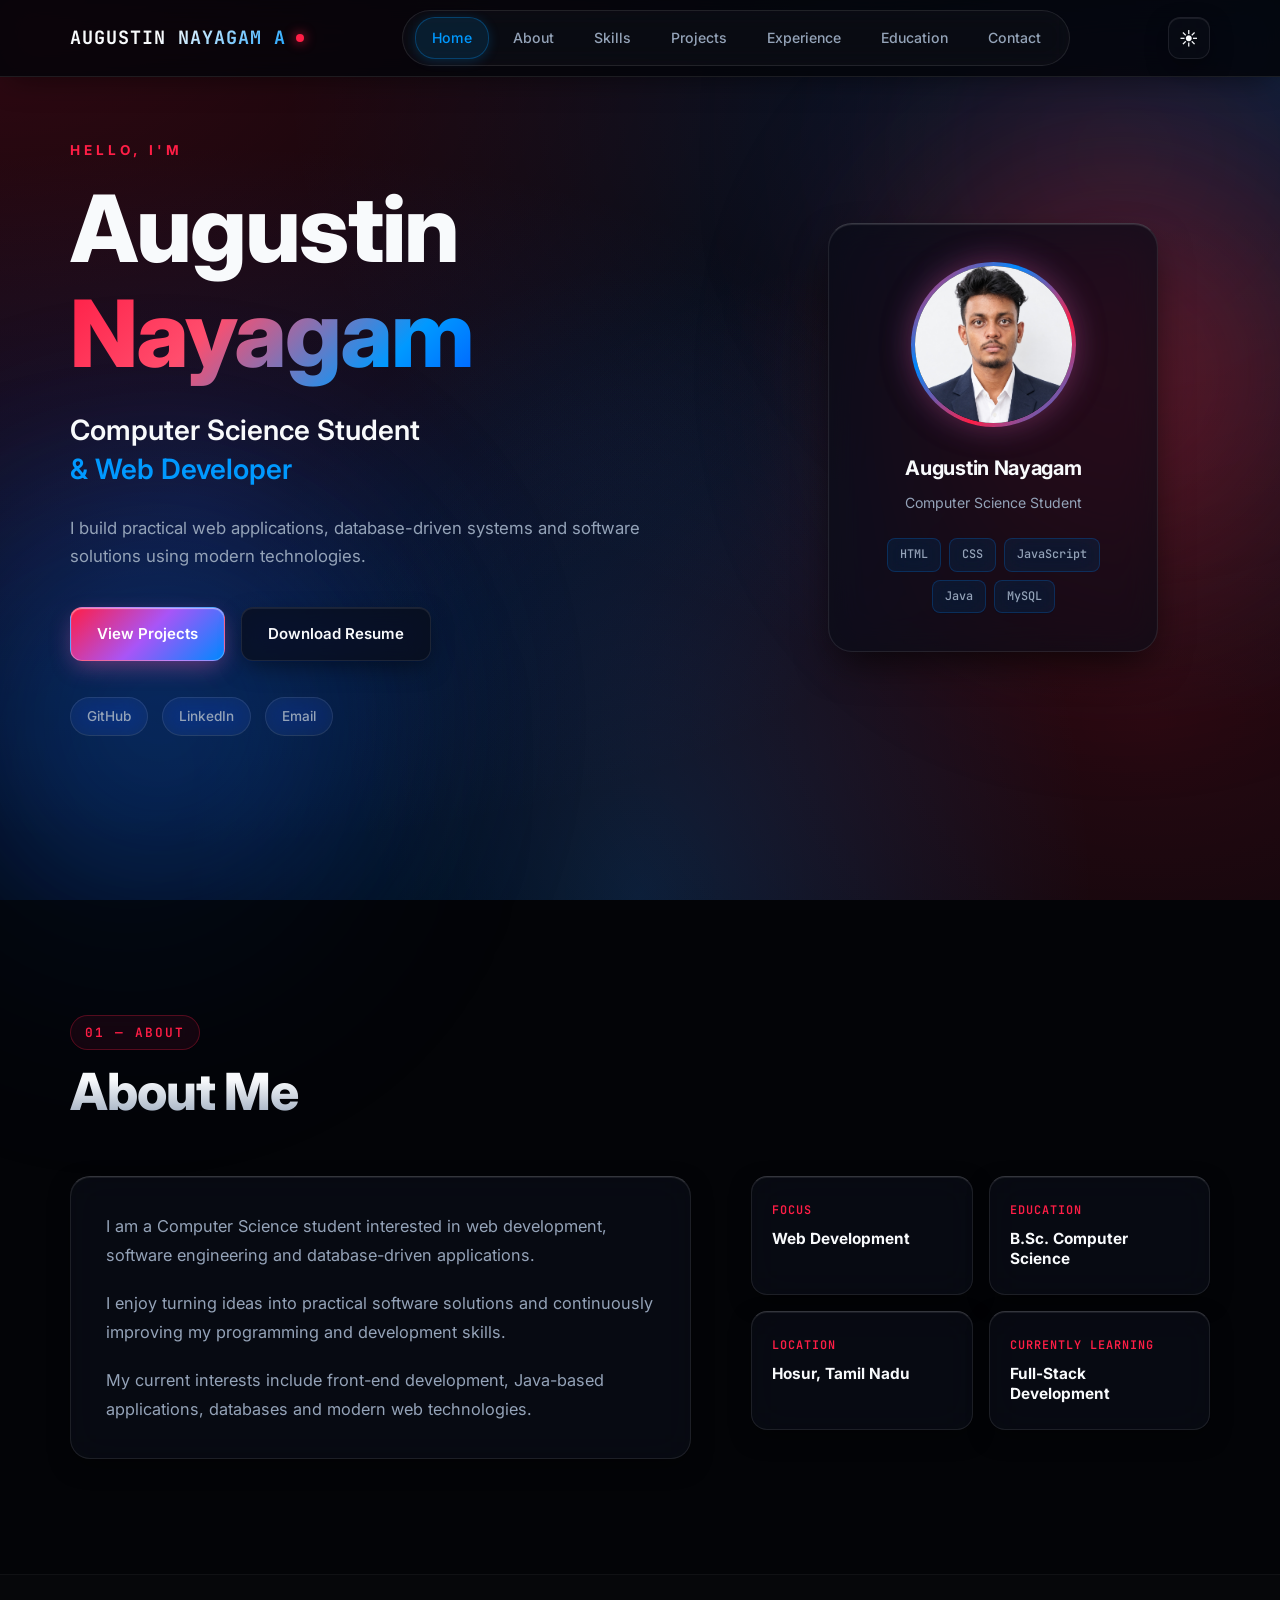
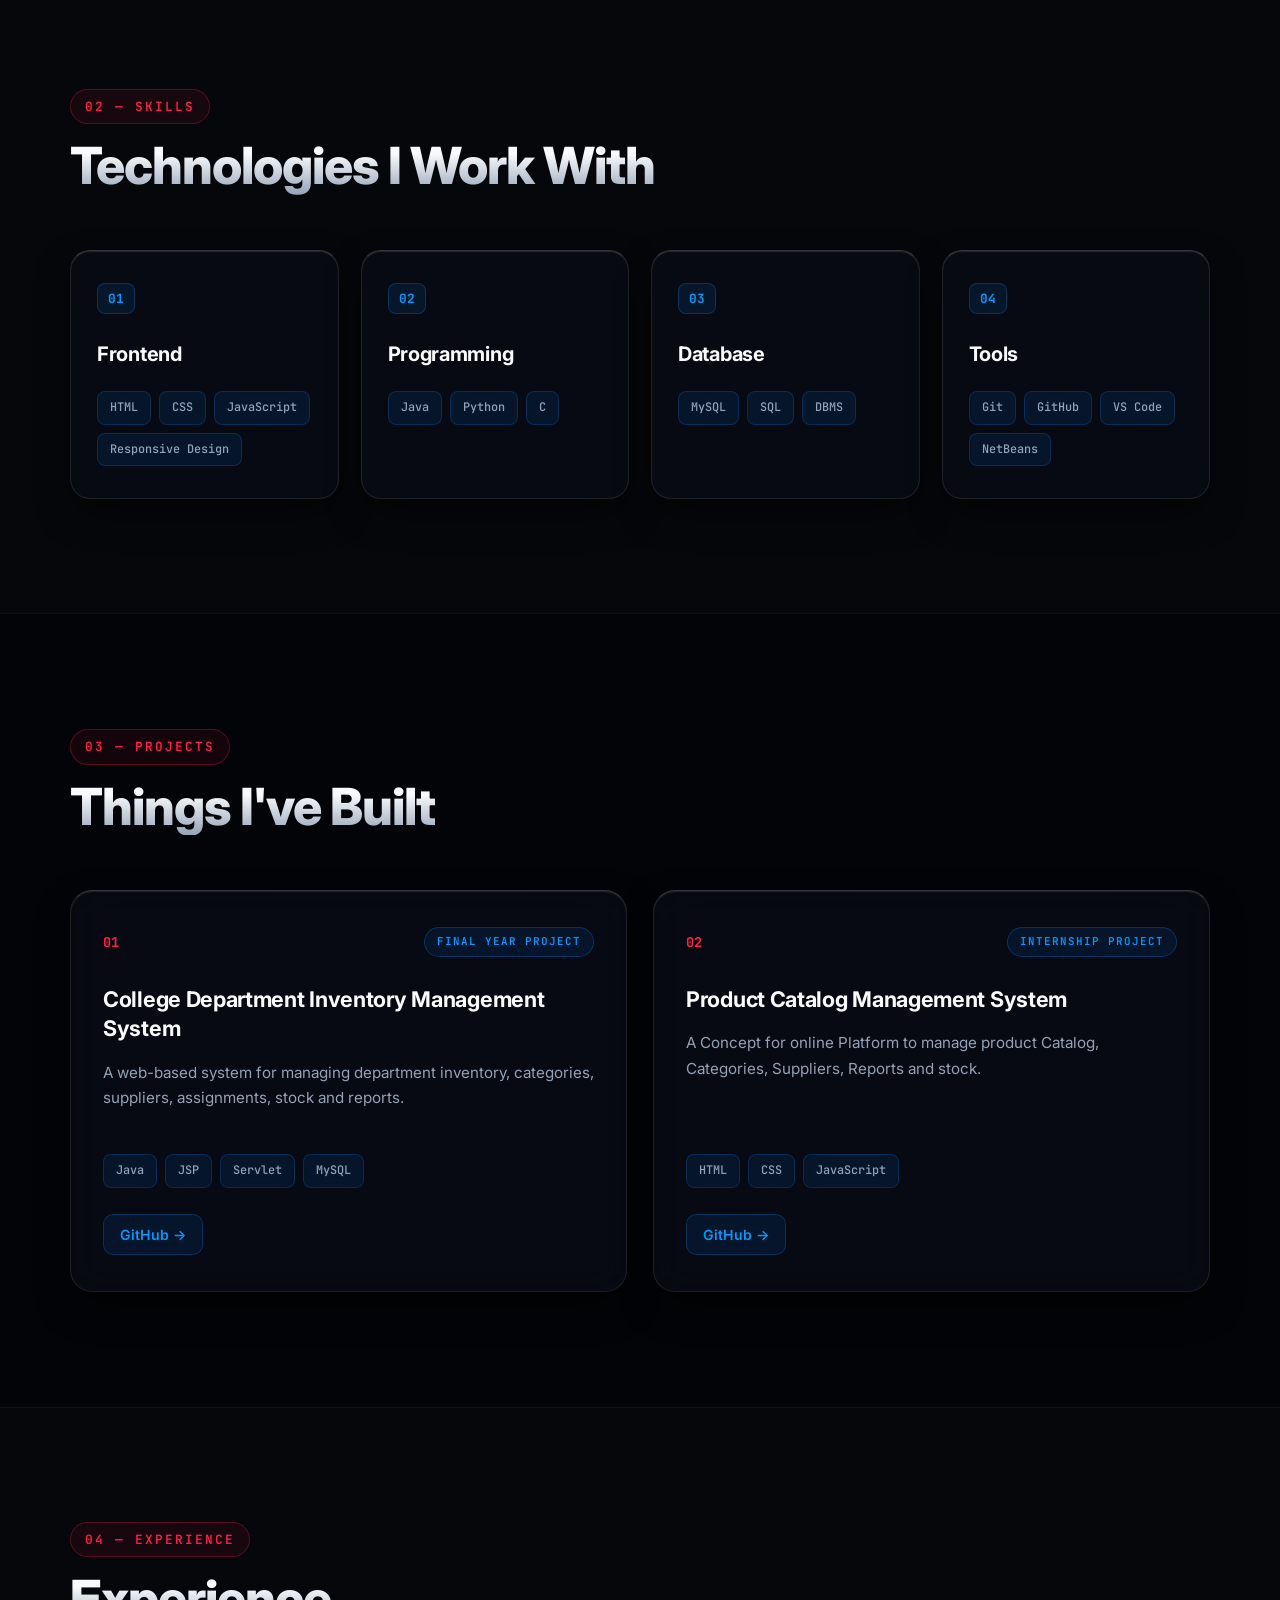
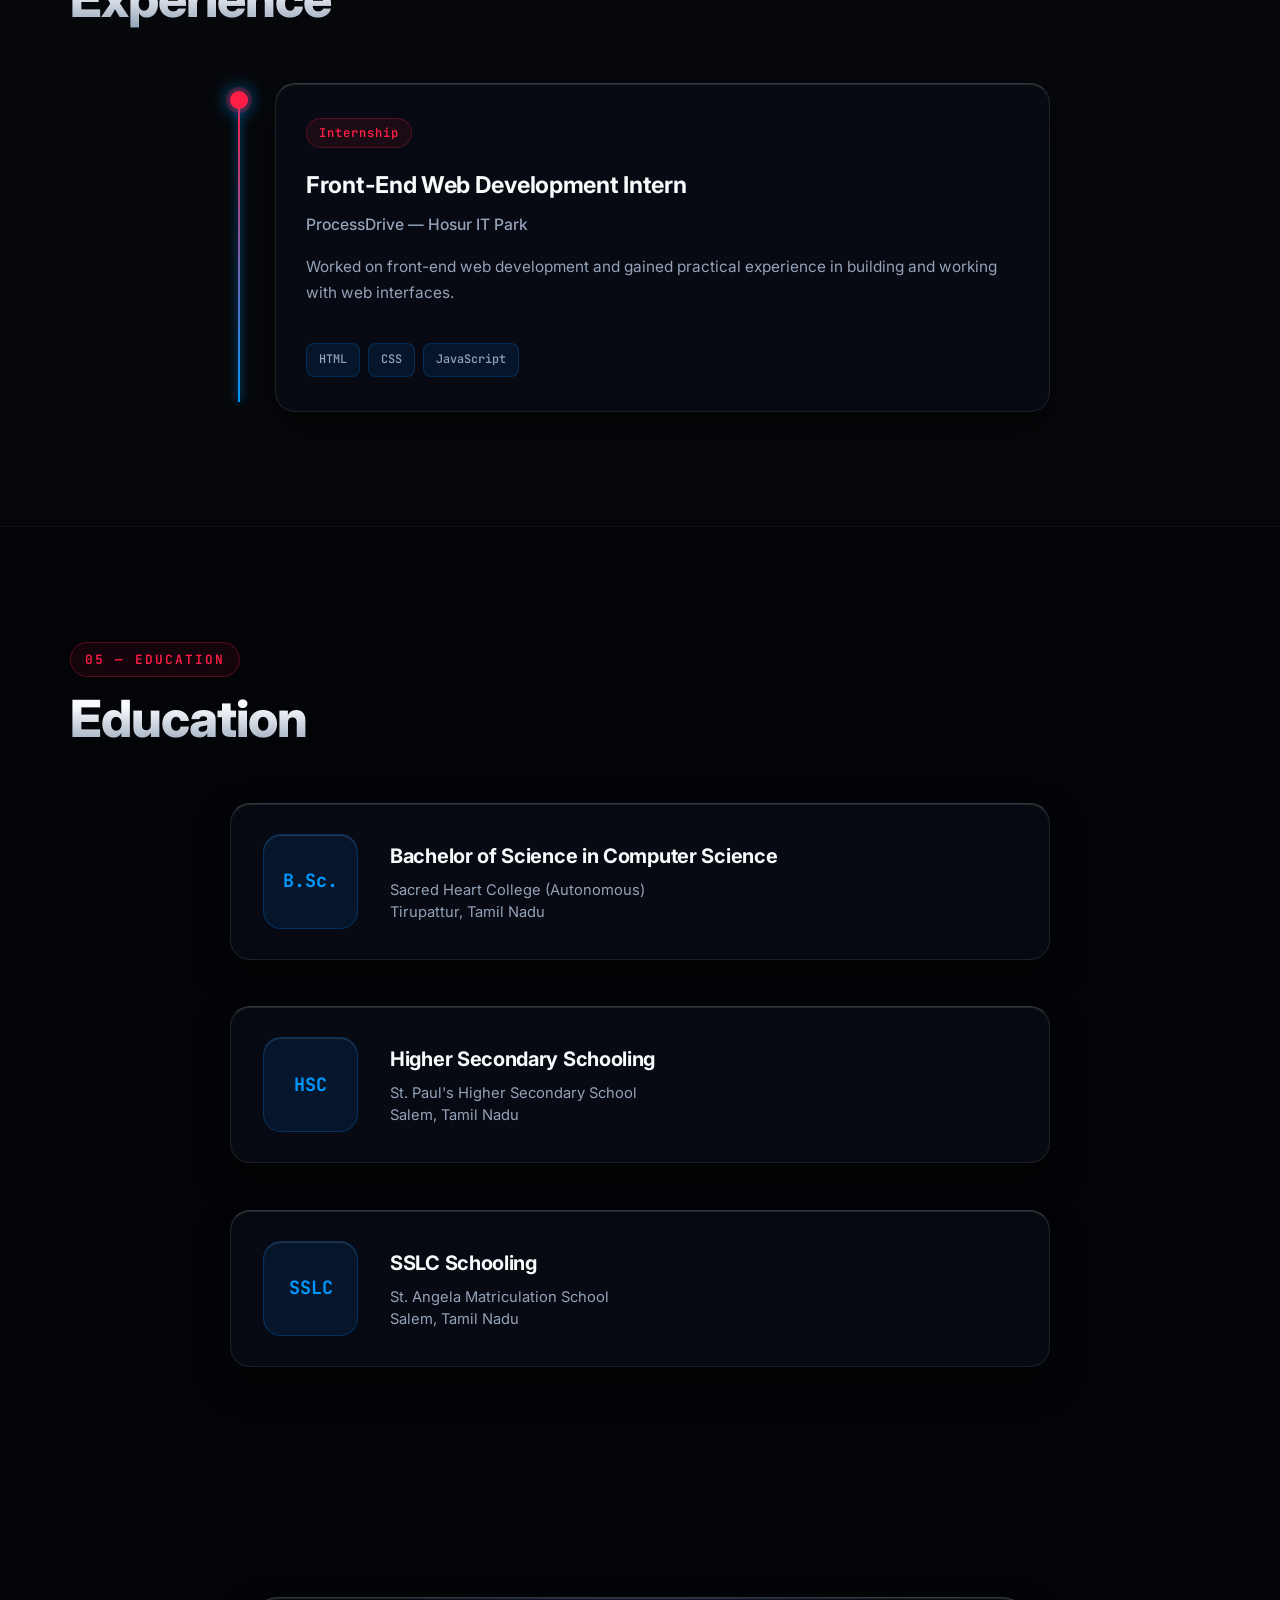
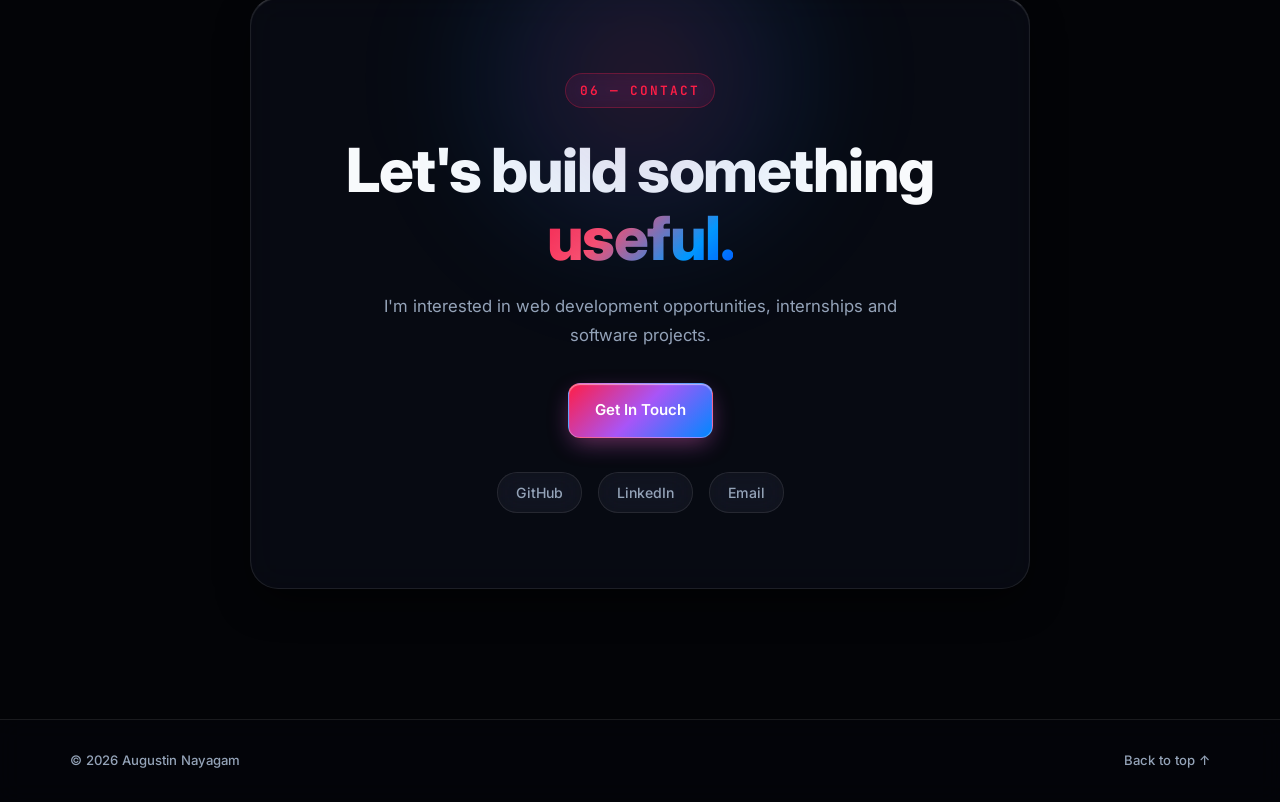
==== index.html @ eb6381e1 "Update index.html" ====
<!DOCTYPE html>
<html lang="en">

<head>
    <meta charset="UTF-8">
    <meta name="viewport" content="width=device-width, initial-scale=1.0">
    <meta name="description" content="Augustin Nayagam - Computer Science Student and Web Developer Portfolio">
    <title>Augustin Nayagam | Developer Portfolio</title>

    <!-- Google Font -->
    <link rel="preconnect" href="https://fonts.googleapis.com">
    <link rel="preconnect" href="https://fonts.gstatic.com" crossorigin>
    <link
        href="https://fonts.googleapis.com/css2?family=Inter:wght@400;500;600;700;800&family=JetBrains+Mono:wght@400;500&display=swap"
        rel="stylesheet">

    <!-- CSS -->
    <link rel="stylesheet" href="style.css">
</head>

<body>

    <!-- ================= NAVBAR ================= -->

    <header class="header">

        <nav class="navbar container">

            <a href="#home" class="logo">
                AUGUSTIN NAYAGAM A<span></span>
            </a>

            <div class="nav-menu" id="nav-menu">

                <a href="#home" class="nav-link active">Home</a>
                <a href="#about" class="nav-link">About</a>
                <a href="#skills" class="nav-link">Skills</a>
                <a href="#projects" class="nav-link">Projects</a>
                <a href="#experience" class="nav-link">Experience</a>
                <a href="#education" class="nav-link">Education</a>
                <a href="#contact" class="nav-link">Contact</a>

            </div>

            <div class="nav-actions">

                <button id="theme-toggle" class="icon-button" aria-label="Change theme">
                    ☀
                </button>

                <button id="menu-toggle" class="menu-button" aria-label="Open menu">
                    ☰
                </button>

            </div>

        </nav>

    </header>


    <main>

        <!-- ================= HERO ================= -->

        <section id="home" class="hero section">

            <div class="hero-background">
                <div class="glow glow-one"></div>
                <div class="glow glow-two"></div>
            </div>

            <div class="container hero-content">

                <div class="hero-text reveal">

                    <p class="hero-small-title">
                        HELLO, I'M
                    </p>

                    <h1>
                        Augustin<br>
                        <span>Nayagam</span>
                    </h1>

                    <h2>
                        Computer Science Student
                        <br>
                        <span>&amp; Web Developer</span>
                    </h2>

                    <p class="hero-description">
                        I build practical web applications, database-driven
                        systems and software solutions using modern technologies.
                    </p>

                    <div class="hero-buttons">

                        <a href="#projects" class="btn btn-primary">
                            View Projects
                        </a>

                        <a href="Augustin_Nayagam_Resume.pdf" class="btn btn-secondary" download>
                            Download Resume
                        </a>

                    </div>

                    <div class="social-links">

                        <a href="https://github.com/Augustin2437" target="_blank">
                            GitHub
                        </a>

                        <a href="https://www.linkedin.com/in/augustin-nayagam" target="_blank">
                            LinkedIn
                        </a>

                        <a href="mailto:augustinnayagam26@gmail.com">
                            Email
                        </a>

                    </div>

                </div>


                <div class="hero-card reveal">

                    <div class="profile-card">

                        <div class="profile-image">
                            <img src="profile.jpg" alt="Augustin Nayagam">
                        </div>

                        <div class="profile-info">
                            <h3>Augustin Nayagam</h3>
                            <p>Computer Science Student</p>
                        </div>

                        <div class="tech-tags">

                            <span>HTML</span>
                            <span>CSS</span>
                            <span>JavaScript</span>
                            <span>Java</span>
                            <span>MySQL</span>

                        </div>

                    </div>

                </div>

            </div>

        </section>


        <!-- ================= ABOUT ================= -->

        <section id="about" class="section">

            <div class="container">

                <div class="section-heading reveal">
                    <p class="section-label">01 — ABOUT</p>
                    <h2>About Me</h2>
                </div>

                <div class="about-grid">

                    <div class="about-text reveal">

                        <p>
                            I am a Computer Science student interested in
                            web development, software engineering and
                            database-driven applications.
                        </p>

                        <p>
                            I enjoy turning ideas into practical software
                            solutions and continuously improving my
                            programming and development skills.
                        </p>

                        <p>
                            My current interests include front-end development,
                            Java-based applications, databases and modern
                            web technologies.
                        </p>

                    </div>

                    <div class="about-details reveal">

                        <div class="detail-box">
                            <span>Focus</span>
                            <strong>Web Development</strong>
                        </div>

                        <div class="detail-box">
                            <span>Education</span>
                            <strong>B.Sc. Computer Science</strong>
                        </div>

                        <div class="detail-box">
                            <span>Location</span>
                            <strong>Hosur, Tamil Nadu</strong>
                        </div>

                        <div class="detail-box">
                            <span>Currently Learning</span>
                            <strong>Full-Stack Development</strong>
                        </div>

                    </div>

                </div>

            </div>

        </section>


        <!-- ================= SKILLS ================= -->

        <section id="skills" class="section section-alt">

            <div class="container">

                <div class="section-heading reveal">
                    <p class="section-label">02 — SKILLS</p>
                    <h2>Technologies I Work With</h2>
                </div>

                <div class="skills-grid">

                    <div class="skill-card reveal">
                        <div class="skill-number">01</div>
                        <h3>Frontend</h3>

                        <div class="skill-tags">
                            <span>HTML</span>
                            <span>CSS</span>
                            <span>JavaScript</span>
                            <span>Responsive Design</span>
                        </div>
                    </div>

                    <div class="skill-card reveal">
                        <div class="skill-number">02</div>
                        <h3>Programming</h3>

                        <div class="skill-tags">
                            <span>Java</span>
                            <span>Python</span>
                            <span>C</span>
                        </div>
                    </div>

                    <div class="skill-card reveal">
                        <div class="skill-number">03</div>
                        <h3>Database</h3>

                        <div class="skill-tags">
                            <span>MySQL</span>
                            <span>SQL</span>
                            <span>DBMS</span>
                        </div>
                    </div>

                    <div class="skill-card reveal">
                        <div class="skill-number">04</div>
                        <h3>Tools</h3>

                        <div class="skill-tags">
                            <span>Git</span>
                            <span>GitHub</span>
                            <span>VS Code</span>
                            <span>NetBeans</span>
                        </div>
                    </div>

                </div>

            </div>

        </section>


        <!-- ================= PROJECTS ================= -->

        <section id="projects" class="section">

            <div class="container">

                <div class="section-heading reveal">
                    <p class="section-label">03 — PROJECTS</p>
                    <h2>Things I've Built</h2>
                </div>

                <div class="projects-grid">


                    <!-- Project 1 -->

                    <article class="project-card reveal">

                        <div class="project-top">
                            <span class="project-number">01</span>
                            <span class="project-status">FINAL YEAR PROJECT </span>
                        </div>

                        <h3>
                            College Department Inventory
                            Management System
                        </h3>

                        <p>
                            A web-based system for managing department
                            inventory, categories, suppliers, assignments,
                            stock and reports.
                        </p>

                        <div class="project-tech">
                            <span>Java</span>
                            <span>JSP</span>
                            <span>Servlet</span>
                            <span>MySQL</span>
                        </div>

                        <div class="project-links">
                            <a href="#" class="project-link">
                                GitHub →
                            </a>
                        </div>

                    </article>


                    <!-- Project 2 -->

                    <article class="project-card reveal">

                        <div class="project-top">
                            <span class="project-number">02</span>
                            <span class="project-status">INTERNSHIP PROJECT</span>
                        </div>

                        <h3>
                            Product Catalog Management System
                        </h3>

                        <p>
                            A Concept for online Platform to manage product
                            Catalog, Categories, Suppliers, Reports and stock.
                        </p>

                        <div class="project-tech">
                            <span>HTML</span>
                            <span>CSS</span>
                            <span>JavaScript</span>
                        </div>

                        <div class="project-links">
                            <a href="#" class="project-link">
                                GitHub →
                            </a>
                        </div>

                    </article>

                </div>

            </div>

        </section>


        <!-- ================= EXPERIENCE ================= -->

        <section id="experience" class="section section-alt">

            <div class="container">

                <div class="section-heading reveal">
                    <p class="section-label">04 — EXPERIENCE</p>
                    <h2>Experience</h2>
                </div>

                <div class="timeline">

                    <div class="timeline-item reveal">

                        <div class="timeline-dot"></div>

                        <div class="timeline-content">

                            <span class="timeline-date">
                                Internship
                            </span>

                            <h3>
                                Front-End Web Development Intern
                            </h3>

                            <h4>
                                ProcessDrive — Hosur IT Park
                            </h4>

                            <p>
                                Worked on front-end web development and
                                gained practical experience in building
                                and working with web interfaces.
                            </p>

                            <div class="project-tech">
                                <span>HTML</span>
                                <span>CSS</span>
                                <span>JavaScript</span>
                            </div>

                        </div>

                    </div>

                </div>

            </div>

        </section>


        <!-- ================= EDUCATION ================= -->

        <section id="education" class="section">

            <div class="container">

                <div class="section-heading reveal">
                    <p class="section-label">05 — EDUCATION</p>
                    <h2>Education</h2>
                </div>

                <div class="education-card reveal">

                    <div class="education-year">
                        B.Sc.
                    </div>

                    <div>

                        <h3>
                            Bachelor of Science in Computer Science
                        </h3>

                        <p>
                            Sacred Heart College (Autonomous)
                        </p>

                        <p>
                            Tirupattur, Tamil Nadu
                        </p>

                    </div>

                </div>

                <br>

                <div class="education-card reveal">

                    <div class="education-year">
                        HSC
                    </div>

                    <div>

                        <h3>
                            Higher Secondary Schooling
                        </h3>

                        <p>
                            St. Paul's Higher Secondary School
                        </p>

                        <p>
                            Salem, Tamil Nadu
                        </p>

                    </div>

                </div>

                <br>

                <div class="education-card reveal">

                    <div class="education-year">
                        SSLC
                    </div>

                    <div>

                        <h3>
                            SSLC Schooling
                        </h3>

                        <p>
                            St. Angela Matriculation School
                        </p>

                        <p>
                            Salem, Tamil Nadu
                        </p>

                    </div>

                </div>

            </div>

        </section>


        <!-- ================= CONTACT ================= -->

        <section id="contact" class="section contact-section">

            <div class="container">

                <div class="contact-box reveal">

                    <p class="section-label">06 — CONTACT</p>

                    <h2>
                        Let's build something
                        <span>useful.</span>
                    </h2>

                    <p>
                        I'm interested in web development opportunities,
                        internships and software projects.
                    </p>

                    <a href="mailto:augustinnayagam26@gmail.com" class="btn btn-primary">
                        Get In Touch
                    </a>

                    <div class="contact-links">

                        <a href="https://github.com/Augustin2437" target="_blank">
                            GitHub
                        </a>

                        <a href="https://www.linkedin.com/in/augustin-nayagam" target="_blank">
                            LinkedIn
                        </a>

                        <a href="mailto:augustinnayagam26@gmail.com">
                            Email
                        </a>

                    </div>

                </div>

            </div>

        </section>

    </main>


    <!-- ================= FOOTER ================= -->

    <footer class="footer">

        <div class="container footer-content">

            <p>
                © <span id="year"></span> Augustin Nayagam
            </p>

            <a href="#home">
                Back to top ↑
            </a>

        </div>

    </footer>


    <!-- JavaScript -->
    <script src="script.js"></script>

</body>

</html>
---- style.css ----
/* =====================================================
   AUGUSTIN NAYAGAM PORTFOLIO
   Attractive, Interactive & Smooth Glassmorphic UI
   Red, Blue & Black Theme for Dark Mode
   ===================================================== */

/* ================= VARIABLES ================= */

:root {
    /* Base Backgrounds - Pitch Black & Carbon Space */
    --bg: #030407;
    --bg-secondary: #080a12;

    /* Living Red & Blue Ambient Mesh Gradients on Black Canvas */
    --bg-mesh-1: rgba(255, 30, 70, 0.18);
    /* Electric Crimson Red */
    --bg-mesh-2: rgba(0, 136, 255, 0.20);
    /* Cyber Electric Blue */
    --bg-mesh-3: rgba(255, 42, 85, 0.14);
    /* Neon Scarlet */
    --bg-mesh-4: rgba(20, 100, 245, 0.16);
    /* Deep Cobalt Blue */

    /* Fixed Atmospheric Auroras */
    --aurora-1: radial-gradient(circle, rgba(255, 30, 70, 0.25) 0%, rgba(180, 20, 50, 0.08) 60%, transparent 80%);
    --aurora-2: radial-gradient(circle, rgba(0, 136, 255, 0.25) 0%, rgba(10, 60, 200, 0.08) 60%, transparent 80%);

    /* Hero Ambient Glow Wells (Red & Blue Contrast) */
    --glow-1: radial-gradient(circle, #ff1e46 0%, #dc2626 55%, transparent 75%);
    --glow-2: radial-gradient(circle, #0088ff 0%, #1d4ed8 55%, transparent 75%);

    /* Frosted Midnight Black Glass Surfaces */
    --glass-card: rgba(10, 13, 22, 0.74);
    --glass-card-hover: rgba(15, 20, 34, 0.88);
    --glass-header: rgba(4, 5, 10, 0.88);
    --glass-pill: rgba(0, 136, 255, 0.09);

    /* Glass Borders & Specular Highlights */
    --glass-border: rgba(255, 255, 255, 0.09);
    --glass-border-hover: rgba(0, 136, 255, 0.55);
    --glass-highlight: rgba(255, 255, 255, 0.18);
    --border: rgba(255, 255, 255, 0.08);

    /* Glass Shadows & Depth with Dual Red/Blue Reflections */
    --glass-shadow: 0 16px 40px -10px rgba(0, 0, 0, 0.75), inset 0 1px 1px 0 rgba(255, 255, 255, 0.12);
    --glass-shadow-hover: 0 24px 50px -10px rgba(0, 136, 255, 0.25), 0 10px 30px -5px rgba(255, 30, 70, 0.22), inset 0 1px 2px 0 rgba(255, 255, 255, 0.25);
    --glass-shadow-subtle: 0 8px 24px -5px rgba(0, 0, 0, 0.5), inset 0 1px 0 0 rgba(255, 255, 255, 0.08);

    /* Typography Colors */
    --text: #f8fafc;
    --text-secondary: #94a3b8;
    --text-muted: #64748b;

    /* Distinctive Red & Blue Accents */
    --accent: #0099ff;
    --accent-red: #ff1e46;
    --accent-hover: #ff1e46;
    --accent-glow: rgba(0, 153, 255, 0.45);
    --accent-glow-red: rgba(255, 30, 70, 0.45);

    /* Red & Blue High-Impact Gradients */
    --gradient: linear-gradient(135deg, #ff1e46 0%, #ff4d6d 35%, #0099ff 75%, #0055ff 100%);
    --gradient-btn: linear-gradient(135deg, #ff1e46 0%, #a855f7 50%, #0088ff 100%);

    /* Profile Halo & Dual Glow */
    --profile-halo: linear-gradient(135deg, #ff1e46, #0088ff, #ff1e46, #0088ff);
    --profile-glow: 0 0 35px -5px rgba(255, 30, 70, 0.45), 0 0 40px -10px rgba(0, 136, 255, 0.4);
    --profile-glow-hover: 0 0 50px rgba(255, 30, 70, 0.65), 0 0 55px rgba(0, 136, 255, 0.55);

    /* Fonts & Motion */
    --font-main: "Inter", -apple-system, BlinkMacSystemFont, "Segoe UI", Roboto, sans-serif;
    --font-code: "JetBrains Mono", monospace;
    --transition: all 0.35s cubic-bezier(0.16, 1, 0.3, 1);
    --transition-fast: all 0.2s cubic-bezier(0.4, 0, 0.2, 1);
    --blur: blur(18px) saturate(180%);
    --blur-sm: blur(12px) saturate(160%);
}

/* ================= LIGHT MODE ================= */

body.light-theme {
    --bg: #f0f4f9;
    --bg-secondary: #e2e8f0;

    --bg-mesh-1: rgba(56, 189, 248, 0.22);
    --bg-mesh-2: rgba(168, 85, 247, 0.18);
    --bg-mesh-3: rgba(251, 146, 60, 0.14);
    --bg-mesh-4: rgba(99, 102, 241, 0.15);

    --aurora-1: radial-gradient(circle, rgba(56, 189, 248, 0.25) 0%, rgba(99, 102, 241, 0.15) 60%, transparent 80%);
    --aurora-2: radial-gradient(circle, rgba(168, 85, 247, 0.2) 0%, rgba(251, 146, 60, 0.12) 60%, transparent 80%);

    --glow-1: radial-gradient(circle, #38bdf8 0%, #818cf8 70%);
    --glow-2: radial-gradient(circle, #c084fc 0%, #fb923c 70%);

    --glass-card: rgba(255, 255, 255, 0.70);
    --glass-card-hover: rgba(255, 255, 255, 0.90);
    --glass-header: rgba(240, 244, 249, 0.85);
    --glass-pill: rgba(14, 165, 233, 0.10);

    --glass-border: rgba(255, 255, 255, 0.85);
    --glass-border-hover: rgba(14, 165, 233, 0.55);
    --glass-highlight: rgba(255, 255, 255, 0.95);
    --border: rgba(0, 0, 0, 0.08);

    --glass-shadow: 0 16px 36px -10px rgba(99, 102, 241, 0.12), inset 0 1px 1px 0 rgba(255, 255, 255, 0.9);
    --glass-shadow-hover: 0 22px 45px -10px rgba(14, 165, 233, 0.28), inset 0 1px 2px 0 #ffffff;
    --glass-shadow-subtle: 0 8px 20px -5px rgba(0, 0, 0, 0.06), inset 0 1px 0 0 #ffffff;

    --text: #0f172a;
    --text-secondary: #475569;
    --text-muted: #94a3b8;

    --accent: #0284c7;
    --accent-red: #0284c7;
    --accent-hover: #0369a1;
    --accent-glow: rgba(2, 132, 199, 0.35);
    --accent-glow-red: rgba(2, 132, 199, 0.35);
    --gradient: linear-gradient(135deg, #0284c7 0%, #6366f1 50%, #9333ea 100%);
    --gradient-btn: linear-gradient(135deg, #0284c7 0%, #4f46e5 100%);

    --profile-halo: linear-gradient(135deg, #38bdf8, #818cf8, #c084fc, #fb923c);
    --profile-glow: 0 0 35px -5px rgba(56, 189, 248, 0.45);
    --profile-glow-hover: 0 0 45px rgba(56, 189, 248, 0.65);
}

/* ================= RESET & BASE ================= */

*,
*::before,
*::after {
    margin: 0;
    padding: 0;
    box-sizing: border-box;
}

html {
    scroll-behavior: smooth;
    color-scheme: dark light;
}

body {
    font-family: var(--font-main);
    background-color: var(--bg);
    color: var(--text);
    line-height: 1.65;
    position: relative;
    min-height: 100vh;
    overflow-x: hidden;
    transition: background-color 0.4s ease, color 0.4s ease;
    /* Living ambient gradient mesh canvas behind glass */
    background-image:
        radial-gradient(at 0% 0%, var(--bg-mesh-1) 0px, transparent 55%),
        radial-gradient(at 100% 10%, var(--bg-mesh-2) 0px, transparent 55%),
        radial-gradient(at 15% 55%, var(--bg-mesh-4) 0px, transparent 50%),
        radial-gradient(at 90% 80%, var(--bg-mesh-3) 0px, transparent 50%),
        radial-gradient(at 50% 100%, var(--bg-mesh-2) 0px, transparent 50%);
    background-attachment: fixed;
}

/* Fixed Atmospheric Red & Blue Auroras */
body::before,
body::after {
    content: "";
    position: fixed;
    border-radius: 50%;
    filter: blur(130px);
    pointer-events: none;
    z-index: -1;
    opacity: 0.55;
    animation: floatAmbient 20s infinite alternate ease-in-out;
}

body::before {
    width: 550px;
    height: 550px;
    background: var(--aurora-1);
    top: -120px;
    right: -120px;
}

body::after {
    width: 500px;
    height: 500px;
    background: var(--aurora-2);
    bottom: -120px;
    left: -120px;
    animation-delay: -10s;
}

@keyframes floatAmbient {
    0% {
        transform: translate(0px, 0px) scale(1);
    }

    50% {
        transform: translate(50px, 70px) scale(1.1);
    }

    100% {
        transform: translate(-40px, 30px) scale(0.96);
    }
}

a {
    color: inherit;
    text-decoration: none;
    transition: var(--transition-fast);
}

button {
    font-family: inherit;
    cursor: pointer;
    border: none;
    outline: none;
}

img {
    max-width: 100%;
    display: block;
}

/* Custom Sleek Glass Scrollbar */
::-webkit-scrollbar {
    width: 10px;
}

::-webkit-scrollbar-track {
    background: var(--bg);
}

::-webkit-scrollbar-thumb {
    background: rgba(255, 255, 255, 0.14);
    border-radius: 10px;
    border: 2px solid var(--bg);
    backdrop-filter: blur(5px);
}

::-webkit-scrollbar-thumb:hover {
    background: var(--accent);
}

::selection {
    background: rgba(255, 30, 70, 0.35);
    color: #ffffff;
}

/* ================= CONTAINER ================= */

.container {
    width: min(1140px, 90%);
    margin: 0 auto;
}

/* ================= HEADER & NAVBAR ================= */

.header {
    position: fixed;
    top: 0;
    left: 0;
    width: 100%;
    z-index: 1000;
    background: var(--glass-header);
    backdrop-filter: var(--blur);
    -webkit-backdrop-filter: var(--blur);
    border-bottom: 1px solid var(--glass-border);
    box-shadow: 0 10px 30px -10px rgba(0, 0, 0, 0.5);
    transition: var(--transition);
}

.navbar {
    height: 76px;
    display: flex;
    align-items: center;
    justify-content: space-between;
}

.logo {
    font-family: var(--font-code);
    font-weight: 700;
    font-size: 1.15rem;
    letter-spacing: 1px;
    display: flex;
    align-items: center;
    gap: 4px;
    background: linear-gradient(135deg, var(--text) 40%, var(--accent) 100%);
    -webkit-background-clip: text;
    background-clip: text;
    color: transparent;
    transition: var(--transition);
}

.logo span {
    display: inline-block;
    width: 8px;
    height: 8px;
    background: var(--accent-red);
    border-radius: 50%;
    margin-left: 6px;
    box-shadow: 0 0 12px var(--accent-red);
    animation: pulseDot 2s infinite ease-in-out;
}

@keyframes pulseDot {

    0%,
    100% {
        transform: scale(1);
        opacity: 0.8;
    }

    50% {
        transform: scale(1.35);
        opacity: 1;
        box-shadow: 0 0 18px var(--accent-red);
    }
}

.nav-menu {
    display: flex;
    align-items: center;
    gap: 8px;
    background: rgba(255, 255, 255, 0.03);
    padding: 6px 12px;
    border-radius: 30px;
    border: 1px solid var(--glass-border);
    backdrop-filter: var(--blur-sm);
    -webkit-backdrop-filter: var(--blur-sm);
}

body.light-theme .nav-menu {
    background: rgba(255, 255, 255, 0.5);
    border-color: rgba(255, 255, 255, 0.8);
}

.nav-link {
    color: var(--text-secondary);
    font-size: 0.88rem;
    font-weight: 500;
    padding: 8px 16px;
    border-radius: 20px;
    transition: var(--transition);
    position: relative;
}

.nav-link:hover {
    color: var(--text);
    background: rgba(255, 255, 255, 0.08);
    transform: translateY(-1px);
}

body.light-theme .nav-link:hover {
    background: rgba(0, 0, 0, 0.05);
}

.nav-link.active {
    color: var(--accent);
    background: rgba(0, 153, 255, 0.12);
    border: 1px solid rgba(0, 153, 255, 0.3);
    box-shadow: 0 2px 12px rgba(0, 153, 255, 0.2);
}

body.light-theme .nav-link.active {
    background: rgba(2, 132, 199, 0.12);
    border-color: rgba(2, 132, 199, 0.3);
    box-shadow: 0 2px 12px rgba(2, 132, 199, 0.15);
}

.nav-link.active::after {
    display: none;
}

.nav-actions {
    display: flex;
    align-items: center;
    gap: 12px;
}

.icon-button,
.menu-button {
    width: 42px;
    height: 42px;
    border: 1px solid var(--glass-border);
    background: var(--glass-card);
    color: var(--text);
    border-radius: 12px;
    cursor: pointer;
    display: flex;
    align-items: center;
    justify-content: center;
    font-size: 1.15rem;
    backdrop-filter: var(--blur-sm);
    -webkit-backdrop-filter: var(--blur-sm);
    box-shadow: var(--glass-shadow-subtle);
    transition: var(--transition);
}

.icon-button:hover,
.menu-button:hover {
    border-color: var(--accent-red);
    color: var(--accent-red);
    background: var(--glass-card-hover);
    transform: translateY(-2px) scale(1.05);
    box-shadow: 0 0 18px var(--accent-glow-red);
}

body.light-theme .icon-button:hover,
body.light-theme .menu-button:hover {
    border-color: var(--accent);
    color: var(--accent);
    box-shadow: 0 0 18px var(--accent-glow);
}

.menu-button {
    display: none;
}

/* ================= GENERAL SECTIONS ================= */

.section {
    padding: 115px 0;
    position: relative;
}

.section-alt {
    position: relative;
}

.section-alt::before {
    content: "";
    position: absolute;
    inset: 0;
    background: rgba(255, 255, 255, 0.015);
    border-top: 1px solid rgba(255, 255, 255, 0.04);
    border-bottom: 1px solid rgba(255, 255, 255, 0.04);
    pointer-events: none;
}

body.light-theme .section-alt::before {
    background: rgba(255, 255, 255, 0.35);
    border-color: rgba(0, 0, 0, 0.04);
}

.section-heading {
    margin-bottom: 55px;
}

.section-label {
    display: inline-block;
    font-family: var(--font-code);
    color: var(--accent-red);
    font-size: 0.8rem;
    font-weight: 600;
    letter-spacing: 2px;
    margin-bottom: 12px;
    padding: 6px 14px;
    background: rgba(255, 30, 70, 0.08);
    border: 1px solid rgba(255, 30, 70, 0.28);
    border-radius: 20px;
    backdrop-filter: var(--blur-sm);
    -webkit-backdrop-filter: var(--blur-sm);
}

body.light-theme .section-label {
    color: var(--accent);
    background: var(--glass-pill);
    border-color: rgba(2, 132, 199, 0.22);
}

.section-heading h2 {
    font-size: clamp(2.2rem, 4.5vw, 3.2rem);
    font-weight: 800;
    letter-spacing: -1px;
    line-height: 1.15;
    background: linear-gradient(180deg, var(--text) 30%, var(--text-secondary) 100%);
    -webkit-background-clip: text;
    background-clip: text;
    color: transparent;
}

/* ================= HERO SECTION ================= */

.hero {
    min-height: 100vh;
    display: flex;
    align-items: center;
    position: relative;
    overflow: hidden;
    padding-top: 90px;
}

.hero-background {
    position: absolute;
    inset: 0;
    overflow: hidden;
    pointer-events: none;
    z-index: 0;
}

.glow {
    position: absolute;
    width: 480px;
    height: 480px;
    border-radius: 50%;
    filter: blur(110px);
    opacity: 0.32;
    pointer-events: none;
    transition: var(--transition);
}

.glow-one {
    background: var(--glow-1);
    top: 15%;
    right: -80px;
    animation: floatGlowOne 14s infinite alternate ease-in-out;
}

.glow-two {
    background: var(--glow-2);
    bottom: -60px;
    left: -80px;
    animation: floatGlowTwo 16s infinite alternate ease-in-out;
}

@keyframes floatGlowOne {
    0% {
        transform: translate(0, 0) scale(1);
    }

    100% {
        transform: translate(-70px, 50px) scale(1.12);
    }
}

@keyframes floatGlowTwo {
    0% {
        transform: translate(0, 0) scale(1);
    }

    100% {
        transform: translate(60px, -50px) scale(1.1);
    }
}

.hero-content {
    display: grid;
    grid-template-columns: 1.25fr 0.85fr;
    gap: 70px;
    align-items: center;
    position: relative;
    z-index: 1;
}

.hero-small-title {
    font-size: 0.85rem;
    letter-spacing: 4px;
    font-weight: 700;
    margin-bottom: 14px;
    color: var(--accent-red);
    text-transform: uppercase;
}

/* Ensuring letter "g" and "y" descenders are 100% fully visible without clipping */
.hero h1 {
    font-size: clamp(3.2rem, 7.5vw, 5.8rem);
    line-height: 1.14;
    letter-spacing: -2px;
    font-weight: 800;
    margin-bottom: 24px;
    overflow: visible;
}

.hero h1 span {
    background: var(--gradient);
    -webkit-background-clip: text;
    background-clip: text;
    color: transparent;
    display: inline-block;
    padding-bottom: 0.18em;
    padding-right: 0.08em;
    margin-bottom: -0.18em;
}

.hero h2 {
    font-size: clamp(1.2rem, 2.5vw, 1.75rem);
    font-weight: 600;
    line-height: 1.4;
    margin-bottom: 24px;
    color: var(--text);
}

.hero h2 span {
    color: var(--accent);
}

.hero-description {
    max-width: 580px;
    color: var(--text-secondary);
    font-size: 1.05rem;
    line-height: 1.7;
    margin-bottom: 36px;
}

.hero-buttons {
    display: flex;
    gap: 16px;
    flex-wrap: wrap;
    align-items: center;
}

/* Red & Blue Glass Buttons */
.btn {
    display: inline-flex;
    align-items: center;
    justify-content: center;
    padding: 14px 26px;
    border-radius: 12px;
    font-weight: 600;
    font-size: 0.94rem;
    position: relative;
    overflow: hidden;
    backdrop-filter: var(--blur-sm);
    -webkit-backdrop-filter: var(--blur-sm);
    transition: var(--transition);
}

.btn-primary {
    background: var(--gradient-btn);
    color: #ffffff;
    border: 1px solid rgba(255, 255, 255, 0.28);
    box-shadow: 0 8px 25px -5px rgba(255, 30, 70, 0.45), 0 8px 25px -5px rgba(0, 136, 255, 0.35), inset 0 1px 1px rgba(255, 255, 255, 0.5);
}

body.light-theme .btn-primary {
    box-shadow: 0 8px 25px -5px rgba(2, 132, 199, 0.4), inset 0 1px 1px rgba(255, 255, 255, 0.5);
}

.btn-primary::after {
    content: "";
    position: absolute;
    top: 0;
    left: -100%;
    width: 60%;
    height: 100%;
    background: linear-gradient(90deg, transparent, rgba(255, 255, 255, 0.25), transparent);
    transform: skewX(-25deg);
    transition: 0.6s ease;
}

.btn-primary:hover::after {
    left: 140%;
}

.btn-primary:hover {
    transform: translateY(-3px);
    box-shadow: 0 14px 32px -4px rgba(255, 30, 70, 0.55), 0 14px 32px -4px rgba(0, 136, 255, 0.45), inset 0 1px 1px rgba(255, 255, 255, 0.7);
}

body.light-theme .btn-primary:hover {
    box-shadow: 0 14px 32px -4px rgba(2, 132, 199, 0.55), inset 0 1px 1px rgba(255, 255, 255, 0.7);
}

.btn-secondary {
    background: var(--glass-card);
    border: 1px solid var(--glass-border);
    color: var(--text);
    box-shadow: var(--glass-shadow-subtle);
}

.btn-secondary:hover {
    border-color: var(--accent);
    color: var(--accent);
    background: var(--glass-card-hover);
    transform: translateY(-3px);
    box-shadow: 0 8px 25px -5px var(--accent-glow);
}

.social-links {
    display: flex;
    gap: 14px;
    margin-top: 36px;
}

.social-links a {
    color: var(--text-secondary);
    font-size: 0.85rem;
    font-weight: 500;
    padding: 7px 16px;
    border-radius: 20px;
    background: rgba(255, 255, 255, 0.04);
    border: 1px solid var(--glass-border);
    backdrop-filter: var(--blur-sm);
    -webkit-backdrop-filter: var(--blur-sm);
    transition: var(--transition);
}

body.light-theme .social-links a {
    background: rgba(255, 255, 255, 0.6);
    border-color: rgba(0, 0, 0, 0.08);
}

.social-links a:hover {
    color: var(--accent-red);
    border-color: rgba(255, 30, 70, 0.45);
    background: rgba(255, 30, 70, 0.12);
    transform: translateY(-2px);
    box-shadow: 0 4px 15px rgba(255, 30, 70, 0.25);
}

body.light-theme .social-links a:hover {
    color: var(--accent);
    border-color: rgba(2, 132, 199, 0.45);
    background: rgba(2, 132, 199, 0.12);
    box-shadow: 0 4px 15px rgba(2, 132, 199, 0.2);
}

/* ================= HERO PROFILE CARD ================= */

.hero-card {
    display: flex;
    justify-content: center;
}

.profile-card {
    width: 330px;
    padding: 38px 28px;
    background: var(--glass-card);
    border: 1px solid var(--glass-border);
    border-top: 1px solid var(--glass-highlight);
    border-radius: 24px;
    text-align: center;
    backdrop-filter: var(--blur);
    -webkit-backdrop-filter: var(--blur);
    box-shadow: var(--glass-shadow);
    position: relative;
    overflow: hidden;
    transition: var(--transition);
}

/* Interactive Sheen Reflection */
.profile-card::before {
    content: "";
    position: absolute;
    top: 0;
    left: -150%;
    width: 100%;
    height: 100%;
    background: linear-gradient(90deg,
            transparent,
            rgba(255, 255, 255, 0.08),
            transparent);
    transform: skewX(-25deg);
    transition: 0.75s ease;
}

.profile-card:hover::before {
    left: 150%;
}

/* Card lifts smoothly without any tilt */
.profile-card:hover {
    transform: translateY(-8px);
    border-color: var(--glass-border-hover);
    box-shadow: var(--glass-shadow-hover);
}

/* Profile image halo and level hover scaling (NO TILT) */
.profile-image {
    width: 165px;
    height: 165px;
    margin: 0 auto 25px;
    border-radius: 50%;
    overflow: hidden;
    display: flex;
    align-items: center;
    justify-content: center;
    position: relative;
    padding: 4px;
    background: var(--profile-halo);
    box-shadow: var(--profile-glow);
    transition: var(--transition);
}

/* Image stays straight and level on hover (no rotation) */
.profile-card:hover .profile-image {
    box-shadow: var(--profile-glow-hover);
    transform: scale(1.04);
}

.profile-image img {
    width: 100%;
    height: 100%;
    border-radius: 50%;
    object-fit: cover;
    object-position: center 15%;
    display: block;
    background: var(--bg);
}

.profile-info h3 {
    font-size: 1.25rem;
    font-weight: 700;
    margin-bottom: 6px;
    letter-spacing: -0.3px;
}

.profile-info p {
    color: var(--text-secondary);
    font-size: 0.88rem;
}

.tech-tags {
    display: flex;
    flex-wrap: wrap;
    justify-content: center;
    gap: 8px;
    margin-top: 24px;
}

/* Glass Badges & Interactive Tags */
.tech-tags span,
.skill-tags span,
.project-tech span {
    padding: 6px 12px;
    background: var(--glass-pill);
    border: 1px solid rgba(0, 136, 255, 0.22);
    border-radius: 8px;
    color: var(--text-secondary);
    font-size: 0.74rem;
    font-family: var(--font-code);
    font-weight: 500;
    backdrop-filter: var(--blur-sm);
    -webkit-backdrop-filter: var(--blur-sm);
    transition: var(--transition-fast);
}

body.light-theme .tech-tags span,
body.light-theme .skill-tags span,
body.light-theme .project-tech span {
    border-color: rgba(2, 132, 199, 0.2);
}

.tech-tags span:hover,
.skill-tags span:hover,
.project-tech span:hover {
    color: var(--accent);
    border-color: var(--accent);
    background: rgba(0, 136, 255, 0.16);
    transform: translateY(-2px) scale(1.05);
    box-shadow: 0 3px 10px rgba(0, 136, 255, 0.25);
}

body.light-theme .tech-tags span:hover,
body.light-theme .skill-tags span:hover,
body.light-theme .project-tech span:hover {
    background: rgba(2, 132, 199, 0.15);
    box-shadow: 0 3px 10px rgba(2, 132, 199, 0.2);
}

/* ================= ABOUT SECTION ================= */

.about-grid {
    display: grid;
    grid-template-columns: 1.15fr 0.85fr;
    gap: 60px;
    align-items: start;
}

.about-text {
    padding: 35px;
    background: var(--glass-card);
    border: 1px solid var(--glass-border);
    border-top: 1px solid var(--glass-highlight);
    border-radius: 20px;
    backdrop-filter: var(--blur);
    -webkit-backdrop-filter: var(--blur);
    box-shadow: var(--glass-shadow-subtle);
}

.about-text p {
    color: var(--text-secondary);
    margin-bottom: 20px;
    font-size: 1.02rem;
    line-height: 1.75;
}

.about-text p:last-child {
    margin-bottom: 0;
}

.about-details {
    display: grid;
    grid-template-columns: 1fr 1fr;
    gap: 16px;
}

.detail-box {
    padding: 24px 20px;
    background: var(--glass-card);
    border: 1px solid var(--glass-border);
    border-top: 1px solid var(--glass-highlight);
    border-radius: 16px;
    backdrop-filter: var(--blur);
    -webkit-backdrop-filter: var(--blur);
    box-shadow: var(--glass-shadow-subtle);
    transition: var(--transition);
}

.detail-box:hover {
    transform: translateY(-5px);
    border-color: var(--accent-red);
    box-shadow: 0 10px 25px -5px rgba(255, 30, 70, 0.25);
}

body.light-theme .detail-box:hover {
    border-color: var(--glass-border-hover);
    box-shadow: var(--glass-shadow-hover);
}

.detail-box span {
    display: block;
    color: var(--accent-red);
    font-family: var(--font-code);
    font-size: 0.74rem;
    font-weight: 600;
    text-transform: uppercase;
    letter-spacing: 1px;
    margin-bottom: 8px;
}

body.light-theme .detail-box span {
    color: var(--accent);
}

.detail-box strong {
    font-size: 0.96rem;
    font-weight: 700;
    color: var(--text);
    display: block;
    line-height: 1.35;
}

/* ================= SKILLS SECTION ================= */

.skills-grid {
    display: grid;
    grid-template-columns: repeat(4, 1fr);
    gap: 22px;
}

.skill-card {
    padding: 32px 26px;
    background: var(--glass-card);
    border: 1px solid var(--glass-border);
    border-top: 1px solid var(--glass-highlight);
    border-radius: 20px;
    backdrop-filter: var(--blur);
    -webkit-backdrop-filter: var(--blur);
    box-shadow: var(--glass-shadow);
    transition: var(--transition);
    position: relative;
    overflow: hidden;
}

.skill-card::after {
    content: "";
    position: absolute;
    top: 0;
    left: 0;
    right: 0;
    height: 3px;
    background: linear-gradient(90deg, var(--accent-red), var(--accent));
    opacity: 0;
    transition: var(--transition);
}

.skill-card:hover {
    transform: translateY(-8px);
    border-color: var(--glass-border-hover);
    box-shadow: var(--glass-shadow-hover);
}

.skill-card:hover::after {
    opacity: 1;
}

.skill-number {
    font-family: var(--font-code);
    color: var(--accent);
    font-size: 0.8rem;
    font-weight: 700;
    margin-bottom: 24px;
    display: inline-block;
    padding: 4px 10px;
    border-radius: 8px;
    background: rgba(0, 136, 255, 0.1);
    border: 1px solid rgba(0, 136, 255, 0.25);
}

body.light-theme .skill-number {
    background: rgba(2, 132, 199, 0.1);
    border-color: rgba(2, 132, 199, 0.25);
}

.skill-card h3 {
    font-size: 1.25rem;
    font-weight: 700;
    margin-bottom: 20px;
    letter-spacing: -0.3px;
}

.skill-tags {
    display: flex;
    flex-wrap: wrap;
    gap: 8px;
}

/* ================= PROJECTS SECTION ================= */

.projects-grid {
    display: grid;
    grid-template-columns: repeat(2, 1fr);
    gap: 26px;
}

.project-card {
    padding: 36px 32px;
    background: var(--glass-card);
    border: 1px solid var(--glass-border);
    border-top: 1px solid var(--glass-highlight);
    border-radius: 22px;
    backdrop-filter: var(--blur);
    -webkit-backdrop-filter: var(--blur);
    box-shadow: var(--glass-shadow);
    display: flex;
    flex-direction: column;
    position: relative;
    overflow: hidden;
    transition: var(--transition);
}

.project-card:hover {
    transform: translateY(-8px);
    border-color: var(--glass-border-hover);
    box-shadow: var(--glass-shadow-hover);
}

.project-top {
    display: flex;
    justify-content: space-between;
    align-items: center;
    margin-bottom: 28px;
}

.project-number {
    color: var(--accent-red);
    font-family: var(--font-code);
    font-size: 0.85rem;
    font-weight: 700;
}

body.light-theme .project-number {
    color: var(--accent);
}

.project-status {
    color: var(--accent);
    font-family: var(--font-code);
    font-size: 0.68rem;
    font-weight: 600;
    letter-spacing: 1px;
    padding: 5px 12px;
    background: var(--glass-pill);
    border: 1px solid rgba(0, 136, 255, 0.28);
    border-radius: 20px;
    backdrop-filter: var(--blur-sm);
    -webkit-backdrop-filter: var(--blur-sm);
}

body.light-theme .project-status {
    border-color: rgba(2, 132, 199, 0.28);
}

.project-card h3 {
    font-size: 1.35rem;
    font-weight: 700;
    line-height: 1.35;
    margin-bottom: 16px;
    letter-spacing: -0.3px;
}

.project-card p {
    color: var(--text-secondary);
    font-size: 0.95rem;
    line-height: 1.7;
    margin-bottom: 28px;
}

.project-tech {
    display: flex;
    flex-wrap: wrap;
    gap: 8px;
    margin-top: auto;
    padding-top: 15px;
}

.project-links {
    display: flex;
    gap: 18px;
    margin-top: 26px;
    align-items: center;
}

.project-link {
    display: inline-flex;
    align-items: center;
    gap: 8px;
    color: var(--accent);
    font-size: 0.88rem;
    font-weight: 600;
    padding: 8px 16px;
    background: var(--glass-pill);
    border: 1px solid rgba(0, 136, 255, 0.25);
    border-radius: 10px;
    backdrop-filter: var(--blur-sm);
    -webkit-backdrop-filter: var(--blur-sm);
    transition: var(--transition);
}

body.light-theme .project-link {
    border-color: rgba(2, 132, 199, 0.25);
}

.project-link:hover {
    background: rgba(0, 136, 255, 0.2);
    border-color: var(--accent);
    transform: translateX(4px);
    box-shadow: 0 4px 15px var(--accent-glow);
}

/* ================= EXPERIENCE / TIMELINE ================= */

.timeline {
    position: relative;
    max-width: 820px;
    margin: 0 auto;
}

.timeline::before {
    content: "";
    position: absolute;
    left: 8px;
    top: 10px;
    bottom: 10px;
    width: 2px;
    background: linear-gradient(180deg, var(--accent-red) 0%, var(--accent) 100%);
    box-shadow: 0 0 10px var(--accent);
}

.timeline-item {
    position: relative;
    padding-left: 45px;
    margin-bottom: 30px;
}

.timeline-item:last-child {
    margin-bottom: 0;
}

.timeline-dot {
    position: absolute;
    left: 0;
    top: 8px;
    width: 18px;
    height: 18px;
    background: var(--accent-red);
    border-radius: 50%;
    box-shadow: 0 0 0 4px rgba(255, 30, 70, 0.25), 0 0 20px var(--accent);
    animation: pulseDot 2.5s infinite ease-in-out;
}

body.light-theme .timeline-dot {
    background: var(--accent);
    box-shadow: 0 0 0 4px rgba(2, 132, 199, 0.25), 0 0 20px var(--accent);
}

.timeline-content {
    padding: 34px 30px;
    background: var(--glass-card);
    border: 1px solid var(--glass-border);
    border-top: 1px solid var(--glass-highlight);
    border-radius: 20px;
    backdrop-filter: var(--blur);
    -webkit-backdrop-filter: var(--blur);
    box-shadow: var(--glass-shadow);
    transition: var(--transition);
}

.timeline-content:hover {
    transform: translateY(-5px);
    border-color: var(--glass-border-hover);
    box-shadow: var(--glass-shadow-hover);
}

.timeline-date {
    display: inline-block;
    font-family: var(--font-code);
    color: var(--accent-red);
    font-size: 0.76rem;
    font-weight: 600;
    letter-spacing: 1px;
    padding: 4px 12px;
    border-radius: 20px;
    background: rgba(255, 30, 70, 0.08);
    border: 1px solid rgba(255, 30, 70, 0.25);
    margin-bottom: 12px;
}

body.light-theme .timeline-date {
    color: var(--accent);
    background: var(--glass-pill);
    border-color: rgba(2, 132, 199, 0.22);
}

.timeline-content h3 {
    font-size: 1.45rem;
    font-weight: 700;
    margin: 6px 0 8px;
    letter-spacing: -0.3px;
}

.timeline-content h4 {
    color: var(--text-secondary);
    font-weight: 500;
    font-size: 0.98rem;
    margin-bottom: 16px;
}

.timeline-content p {
    color: var(--text-secondary);
    font-size: 0.96rem;
    line-height: 1.7;
    margin-bottom: 22px;
}

/* ================= EDUCATION SECTION ================= */

.education-card {
    display: flex;
    align-items: center;
    gap: 32px;
    padding: 30px 32px;
    max-width: 820px;
    margin: 0 auto 20px;
    background: var(--glass-card);
    border: 1px solid var(--glass-border);
    border-top: 1px solid var(--glass-highlight);
    border-radius: 20px;
    backdrop-filter: var(--blur);
    -webkit-backdrop-filter: var(--blur);
    box-shadow: var(--glass-shadow);
    transition: var(--transition);
}

.education-card:last-child {
    margin-bottom: 0;
}

.education-card:hover {
    transform: translateY(-5px);
    border-color: var(--glass-border-hover);
    box-shadow: var(--glass-shadow-hover);
}

.education-year {
    min-width: 95px;
    height: 95px;
    display: flex;
    align-items: center;
    justify-content: center;
    border-radius: 18px;
    background: var(--glass-pill);
    border: 1px solid rgba(0, 136, 255, 0.25);
    color: var(--accent);
    font-family: var(--font-code);
    font-size: 1.15rem;
    font-weight: 700;
    box-shadow: inset 0 1px 1px rgba(255, 255, 255, 0.15);
    backdrop-filter: var(--blur-sm);
    -webkit-backdrop-filter: var(--blur-sm);
    flex-shrink: 0;
}

body.light-theme .education-year {
    border-color: rgba(2, 132, 199, 0.25);
}

.education-card h3 {
    font-size: 1.25rem;
    font-weight: 700;
    margin-bottom: 6px;
    letter-spacing: -0.3px;
}

.education-card p {
    color: var(--text-secondary);
    font-size: 0.92rem;
    line-height: 1.5;
}

/* ================= CONTACT SECTION ================= */

.contact-section {
    padding-bottom: 130px;
}

.contact-box {
    text-align: center;
    max-width: 780px;
    margin: 0 auto;
    padding: 75px 40px;
    border: 1px solid var(--glass-border);
    border-top: 1px solid var(--glass-highlight);
    border-radius: 28px;
    background: var(--glass-card);
    backdrop-filter: var(--blur);
    -webkit-backdrop-filter: var(--blur);
    box-shadow: var(--glass-shadow);
    position: relative;
    overflow: hidden;
}

.contact-box::before {
    content: "";
    position: absolute;
    width: 360px;
    height: 360px;
    background: radial-gradient(circle, rgba(255, 30, 70, 0.22) 0%, rgba(0, 136, 255, 0.16) 50%, transparent 70%);
    top: -100px;
    left: 50%;
    transform: translateX(-50%);
    border-radius: 50%;
    pointer-events: none;
    filter: blur(60px);
}

body.light-theme .contact-box::before {
    background: radial-gradient(circle, rgba(2, 132, 199, 0.22) 0%, transparent 70%);
}

.contact-box h2 {
    font-size: clamp(2.3rem, 5.5vw, 3.8rem);
    line-height: 1.12;
    letter-spacing: -1.5px;
    font-weight: 800;
    margin: 16px 0 20px;
}

.contact-box h2 span {
    background: var(--gradient);
    -webkit-background-clip: text;
    background-clip: text;
    color: transparent;
}

.contact-box>p:not(.section-label) {
    color: var(--text-secondary);
    max-width: 520px;
    margin: 0 auto 34px;
    font-size: 1.05rem;
    line-height: 1.7;
}

.contact-links {
    display: flex;
    justify-content: center;
    gap: 16px;
    margin-top: 34px;
    flex-wrap: wrap;
}

.contact-links a {
    color: var(--text-secondary);
    font-size: 0.88rem;
    font-weight: 500;
    padding: 8px 18px;
    border-radius: 20px;
    background: rgba(255, 255, 255, 0.04);
    border: 1px solid var(--glass-border);
    backdrop-filter: var(--blur-sm);
    -webkit-backdrop-filter: var(--blur-sm);
    transition: var(--transition);
}

body.light-theme .contact-links a {
    background: rgba(255, 255, 255, 0.6);
    border-color: rgba(0, 0, 0, 0.08);
}

.contact-links a:hover {
    color: var(--accent-red);
    border-color: rgba(255, 30, 70, 0.45);
    background: rgba(255, 30, 70, 0.14);
    transform: translateY(-2px);
    box-shadow: 0 4px 15px rgba(255, 30, 70, 0.25);
}

body.light-theme .contact-links a:hover {
    color: var(--accent);
    border-color: rgba(2, 132, 199, 0.45);
    background: rgba(2, 132, 199, 0.12);
    box-shadow: 0 4px 15px rgba(2, 132, 199, 0.2);
}

/* ================= FOOTER ================= */

.footer {
    padding: 30px 0;
    background: var(--glass-header);
    border-top: 1px solid var(--glass-border);
    backdrop-filter: var(--blur-sm);
    -webkit-backdrop-filter: var(--blur-sm);
}

.footer-content {
    display: flex;
    justify-content: space-between;
    align-items: center;
}

.footer p,
.footer a {
    color: var(--text-secondary);
    font-size: 0.82rem;
    font-weight: 500;
}

.footer a:hover {
    color: var(--accent);
}

/* ================= SCROLL REVEAL ANIMATION ================= */

.reveal {
    opacity: 0;
    transform: translateY(28px);
    transition: opacity 0.8s cubic-bezier(0.16, 1, 0.3, 1), transform 0.8s cubic-bezier(0.16, 1, 0.3, 1);
}

.reveal.show {
    opacity: 1;
    transform: translateY(0);
}

/* ================= RESPONSIVE DESIGN ================= */

@media (max-width: 992px) {
    .hero-content {
        grid-template-columns: 1fr;
        gap: 55px;
    }

    .hero-card {
        justify-content: flex-start;
    }

    .skills-grid {
        grid-template-columns: repeat(2, 1fr);
    }

    .projects-grid {
        grid-template-columns: 1fr;
    }

    .about-grid {
        grid-template-columns: 1fr;
        gap: 40px;
    }
}

@media (max-width: 768px) {
    .nav-menu {
        position: fixed;
        top: 76px;
        left: 0;
        width: 100%;
        padding: 30px 24px;
        background: var(--glass-header);
        backdrop-filter: var(--blur);
        -webkit-backdrop-filter: var(--blur);
        border-bottom: 1px solid var(--glass-border);
        border-radius: 0 0 20px 20px;
        flex-direction: column;
        align-items: stretch;
        gap: 12px;
        transform: translateY(-160%);
        transition: transform 0.4s cubic-bezier(0.16, 1, 0.3, 1);
        box-shadow: 0 20px 40px rgba(0, 0, 0, 0.6);
    }

    .nav-menu.show {
        transform: translateY(0);
    }

    .nav-link {
        padding: 12px 18px;
        text-align: center;
        border-radius: 12px;
    }

    .menu-button {
        display: flex;
    }

    .hero h1 {
        letter-spacing: -2px;
    }

    .contact-box {
        padding: 50px 24px;
    }
}

@media (max-width: 576px) {
    .section {
        padding: 85px 0;
    }

    .skills-grid {
        grid-template-columns: 1fr;
    }

    .about-details {
        grid-template-columns: 1fr;
    }

    .education-card {
        flex-direction: column;
        align-items: flex-start;
        gap: 18px;
        padding: 24px;
    }

    .education-year {
        min-width: 75px;
        height: 75px;
        font-size: 1rem;
    }

    .footer-content {
        flex-direction: column;
        gap: 12px;
        text-align: center;
    }

    .hero-buttons {
        flex-direction: column;
        align-items: stretch;
    }

    .btn {
        width: 100%;
    }

    .profile-card {
        width: 100%;
    }
}
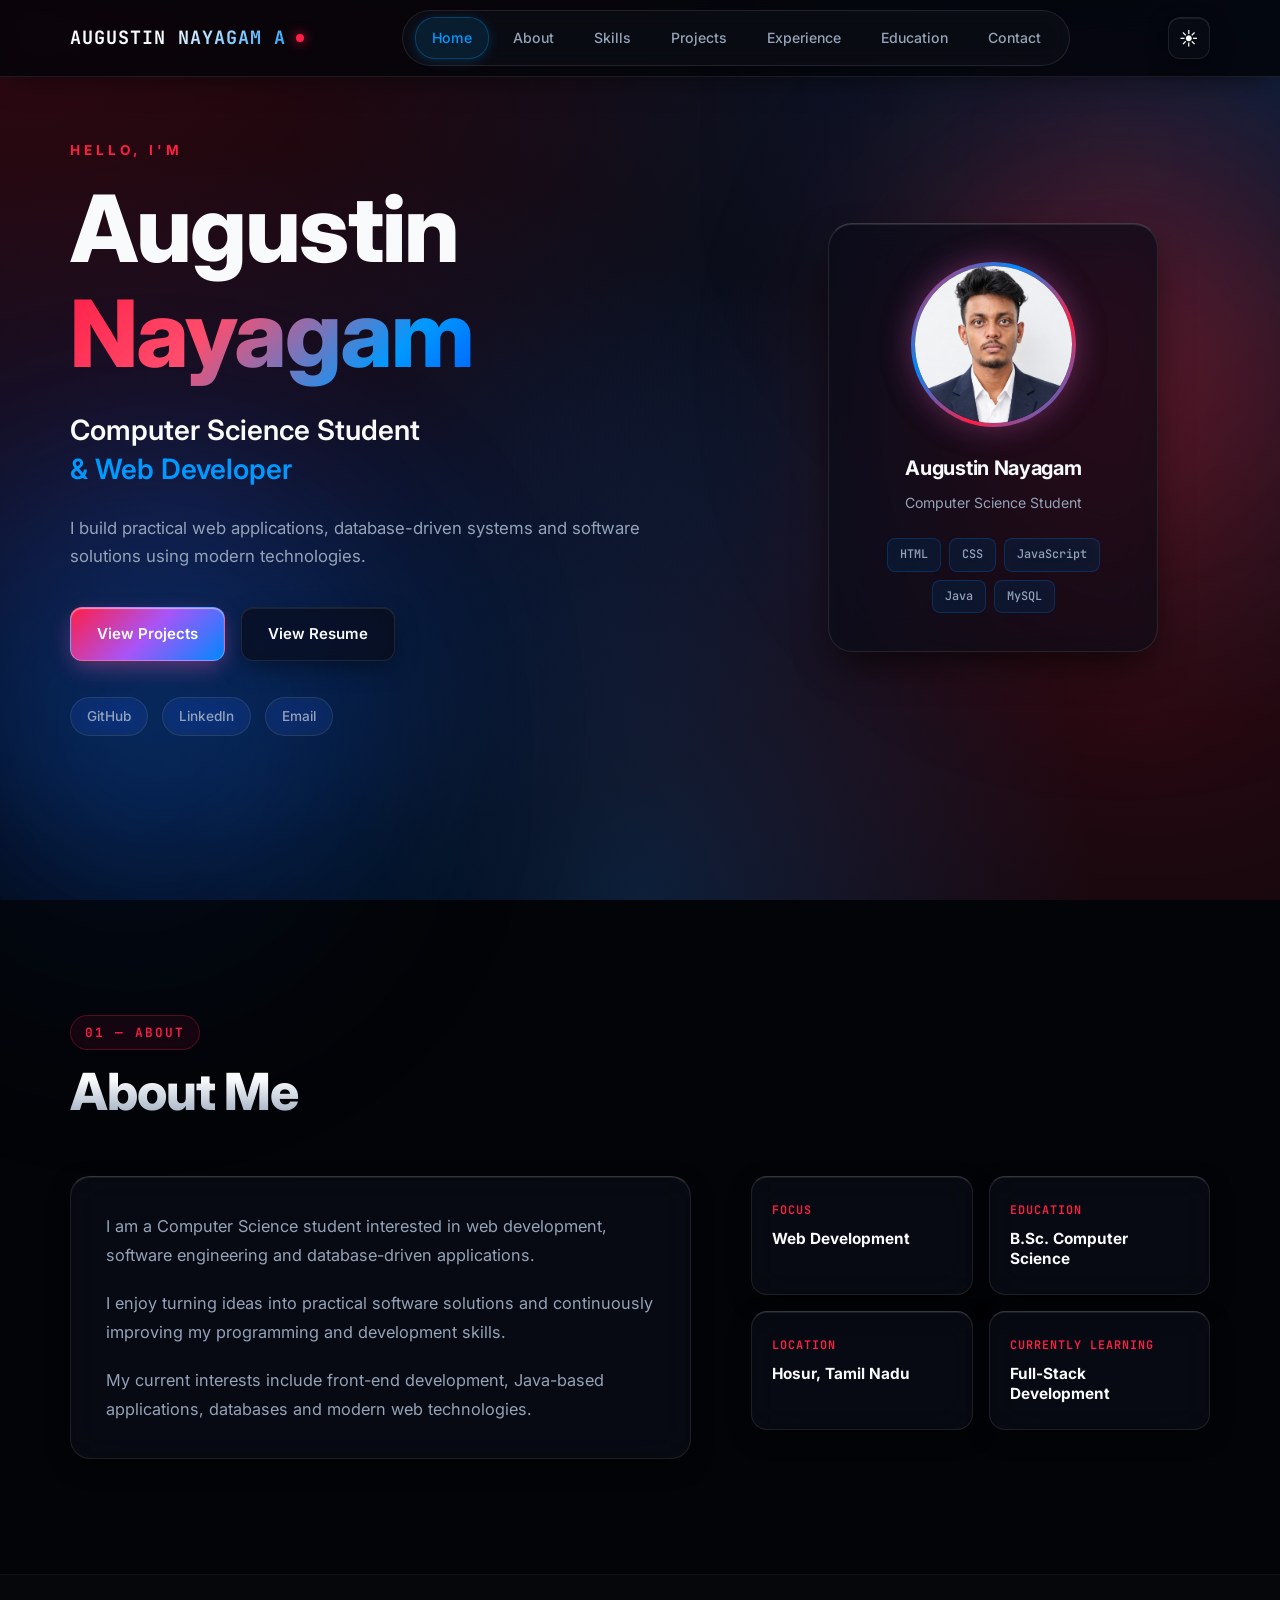
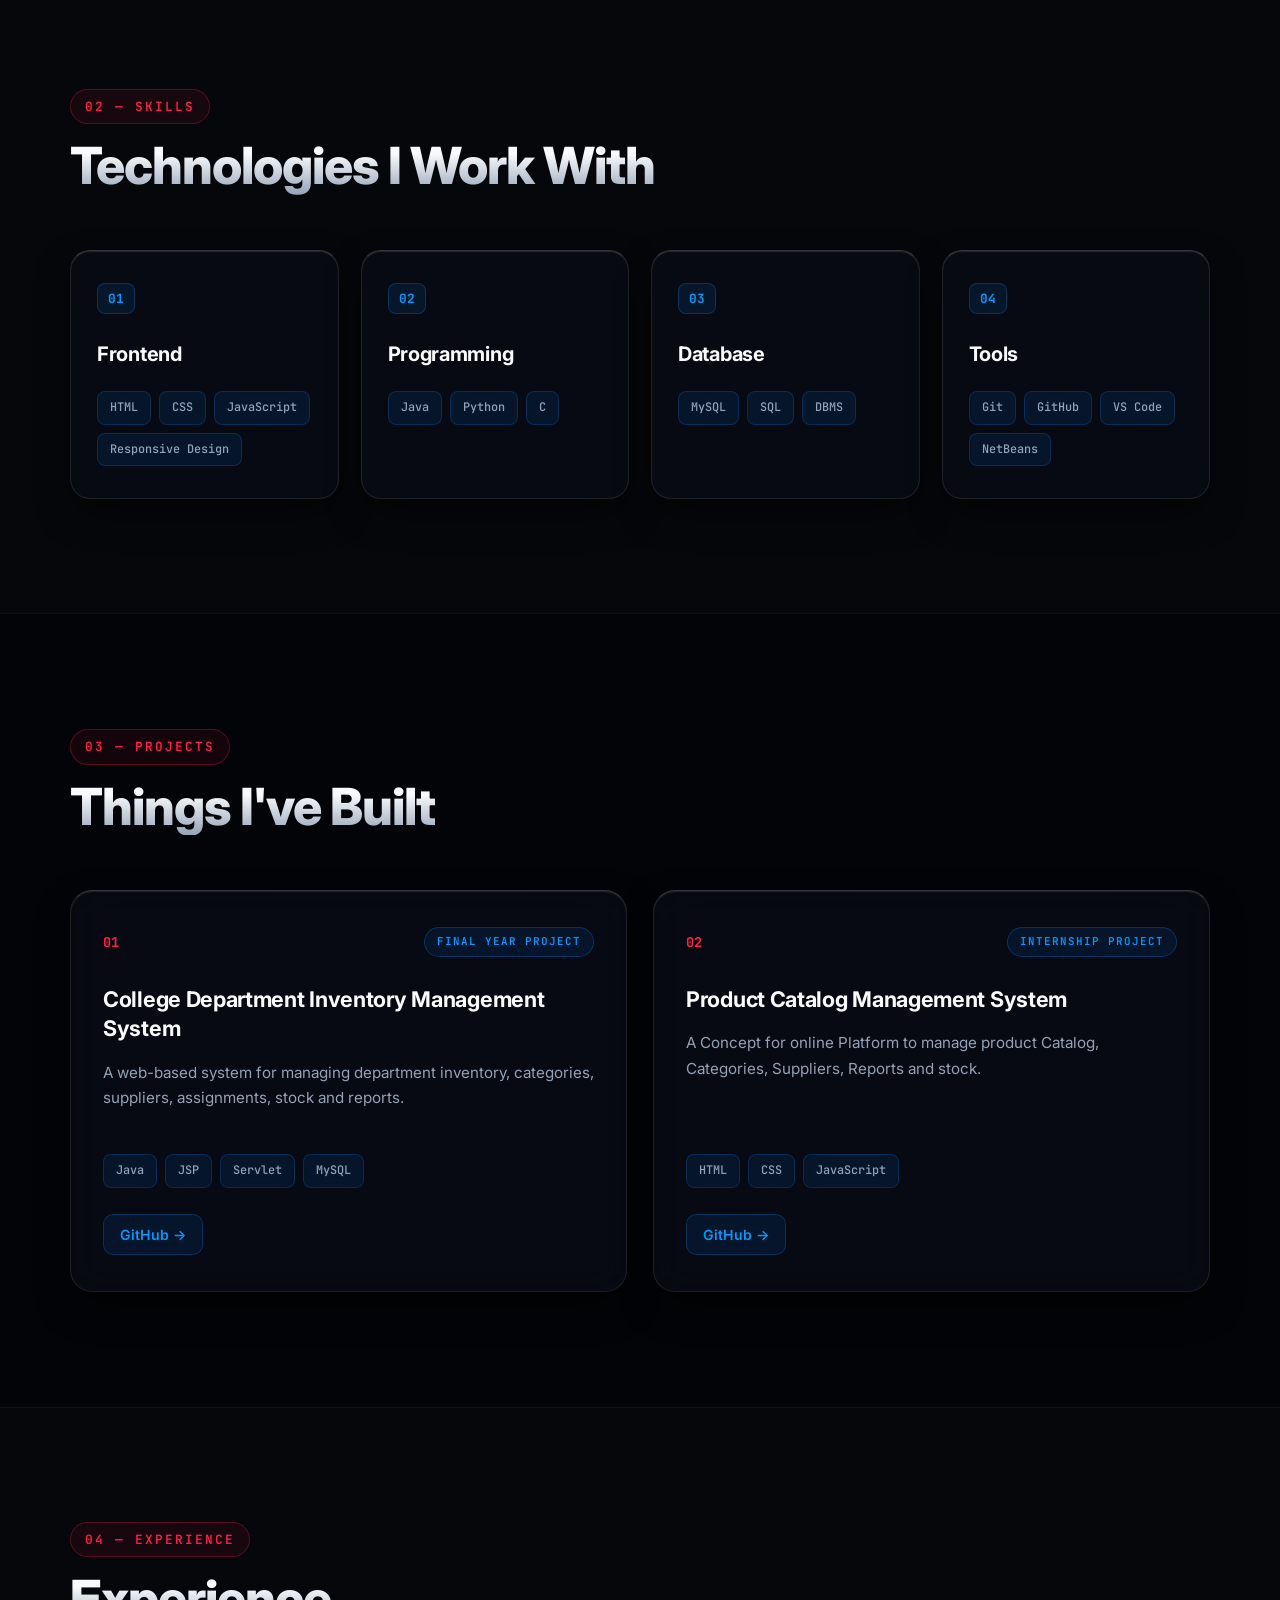
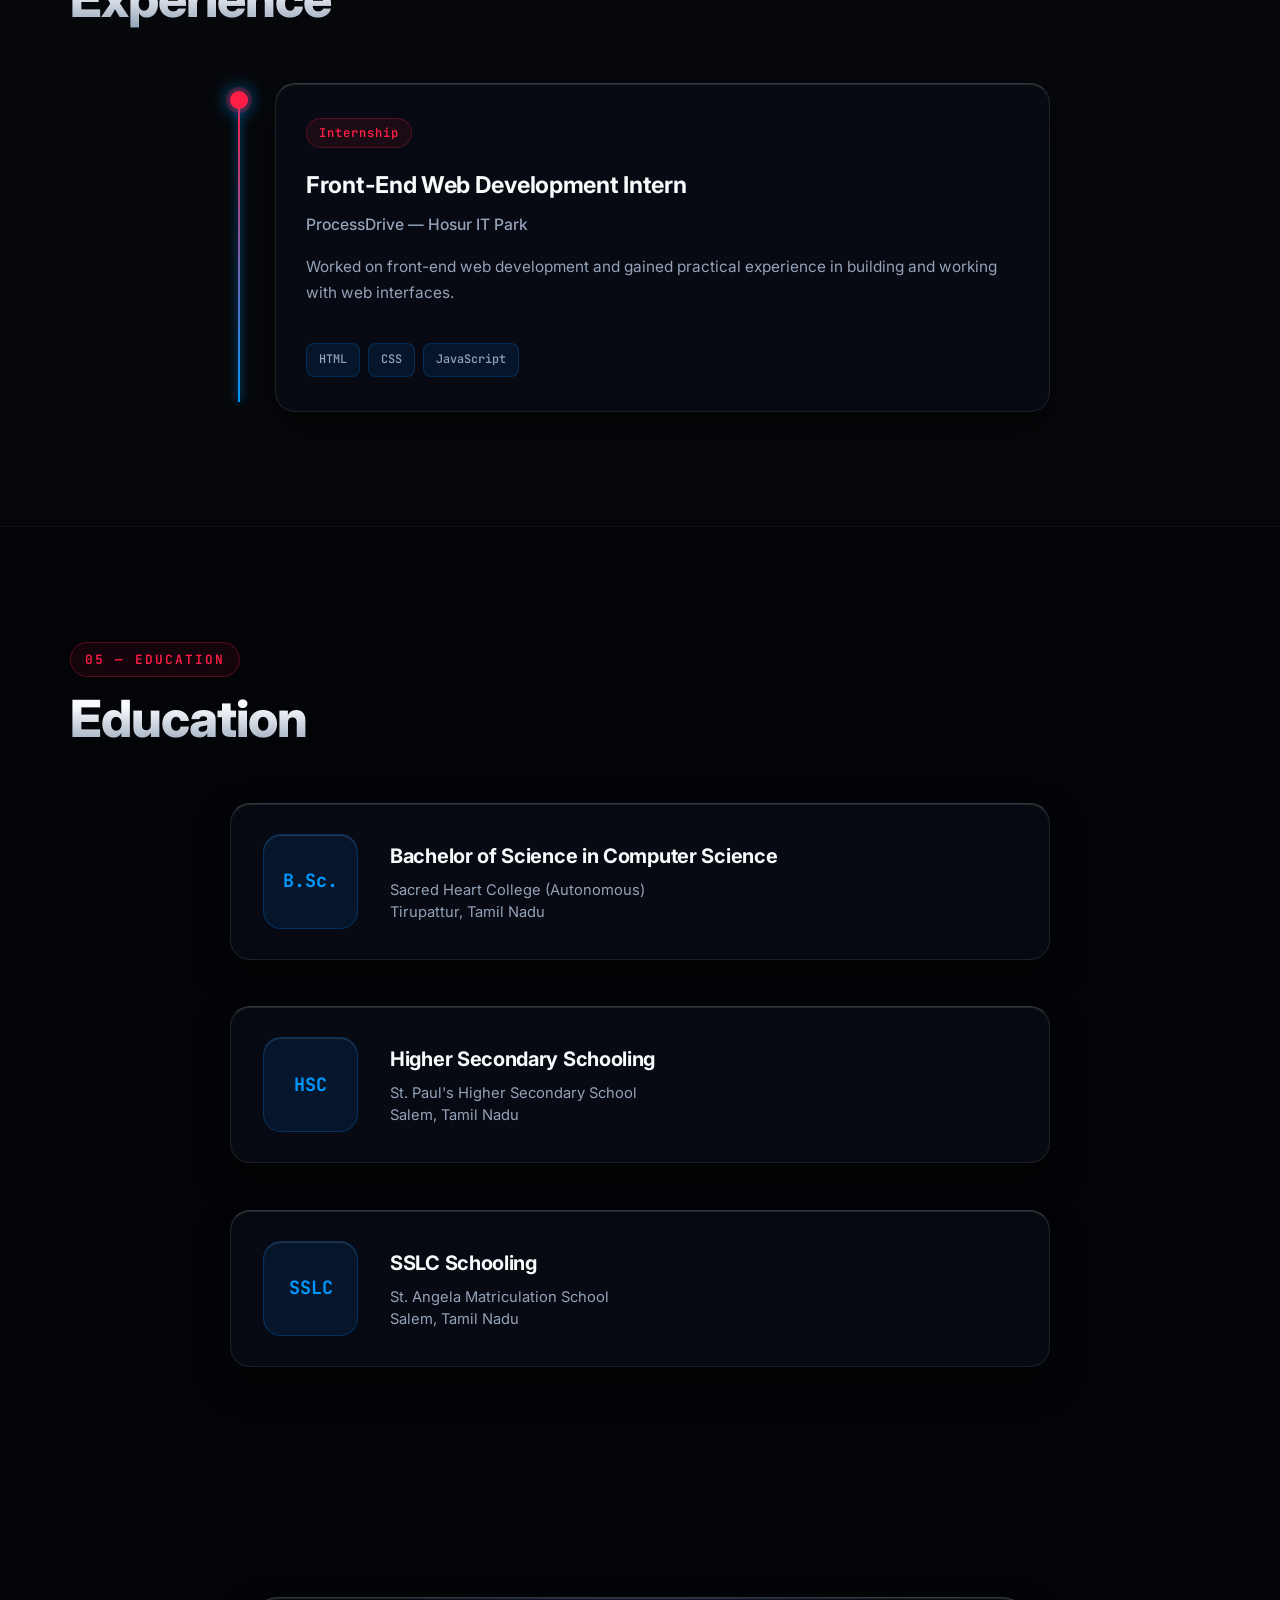
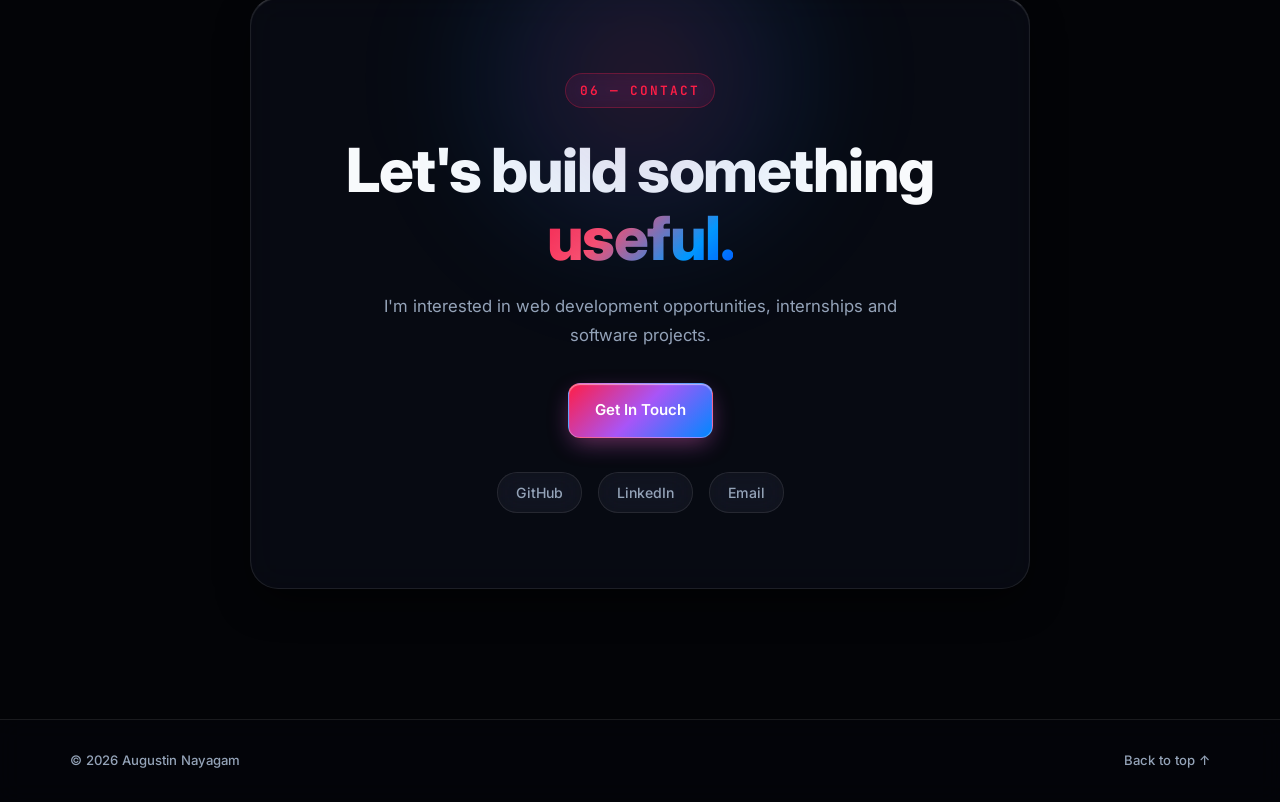
==== commit ac62240a: "Update index.html" ====
--- a/index.html
+++ b/index.html
@@ -100,9 +100,7 @@
                             View Projects
                         </a>
 
-                        <a href="Augustin_Nayagam_Resume.pdf" class="btn btn-secondary" download>
-                            Download Resume
-                        </a>
+                        <a href="Augustin_Nayagam_Resume.pdf" class="btn btn-secondary" target="_blank"> View Resume</a>
 
                     </div>
 
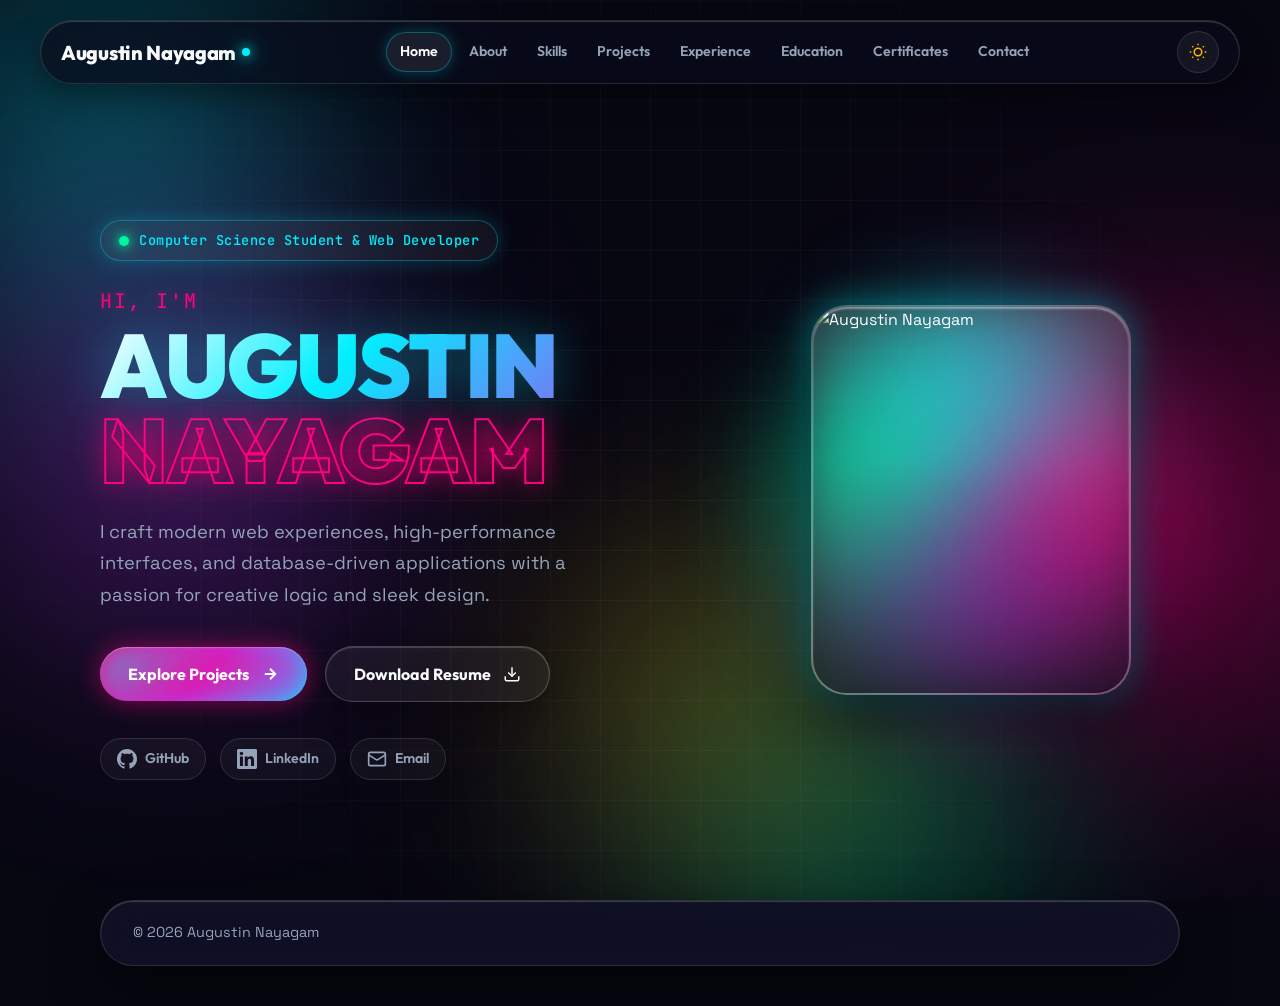
==== commit 39292fab: "Add files via upload" ====
--- a/index.html
+++ b/index.html
@@ -4,595 +4,198 @@
 <head>
     <meta charset="UTF-8">
     <meta name="viewport" content="width=device-width, initial-scale=1.0">
-    <meta name="description" content="Augustin Nayagam - Computer Science Student and Web Developer Portfolio">
-    <title>Augustin Nayagam | Developer Portfolio</title>
-
-    <!-- Google Font -->
+    <meta name="description"
+        content="Augustin Nayagam - Computer Science Student & Web Developer Portfolio. High-energy glassmorphism and neon glowing creative portfolio.">
+    <title>Augustin Nayagam | Portfolio</title>
+
+    <!-- Google Fonts: Outfit, Space Grotesk, JetBrains Mono -->
     <link rel="preconnect" href="https://fonts.googleapis.com">
     <link rel="preconnect" href="https://fonts.gstatic.com" crossorigin>
     <link
-        href="https://fonts.googleapis.com/css2?family=Inter:wght@400;500;600;700;800&family=JetBrains+Mono:wght@400;500&display=swap"
+        href="https://fonts.googleapis.com/css2?family=JetBrains+Mono:wght@400;500;700&family=Outfit:wght@300;400;500;600;700;800;900&family=Space+Grotesk:wght@400;500;600;700&display=swap"
         rel="stylesheet">
 
-    <!-- CSS -->
     <link rel="stylesheet" href="style.css">
 </head>
 
 <body>
 
-    <!-- ================= NAVBAR ================= -->
-
-    <header class="header">
-
-        <nav class="navbar container">
-
-            <a href="#home" class="logo">
-                AUGUSTIN NAYAGAM A<span></span>
+    <!-- ===== AMBIENT GLOWING ORBS ===== -->
+    <div class="ambient-orbs" aria-hidden="true">
+        <div class="orb orb-cyan"></div>
+        <div class="orb orb-pink"></div>
+        <div class="orb orb-purple"></div>
+        <div class="orb orb-lime"></div>
+        <div class="orb orb-amber"></div>
+    </div>
+
+    <!-- ===== CYBER GRID & SCANLINE EFFECT ===== -->
+    <div class="cyber-grid" aria-hidden="true"></div>
+
+    <!-- ===== INTERACTIVE CURSOR SPOTLIGHT ===== -->
+    <div class="cursor-glow" id="cursorGlow" aria-hidden="true"></div>
+
+    <!-- ===== GLASS HEADER ===== -->
+    <header class="header" id="header">
+        <div class="header-inner glass-card">
+            <a href="index.html" class="brand">
+                <span class="brand-text">Augustin Nayagam</span>
+                <span class="brand-dot"></span>
             </a>
 
-            <div class="nav-menu" id="nav-menu">
-
-                <a href="#home" class="nav-link active">Home</a>
-                <a href="#about" class="nav-link">About</a>
-                <a href="#skills" class="nav-link">Skills</a>
-                <a href="#projects" class="nav-link">Projects</a>
-                <a href="#experience" class="nav-link">Experience</a>
-                <a href="#education" class="nav-link">Education</a>
-                <a href="#contact" class="nav-link">Contact</a>
-
+            <nav class="desktop-nav" id="desktop-nav">
+                <a href="index.html" class="nav-link active">Home</a>
+                <a href="about.html" class="nav-link">About</a>
+                <a href="skills.html" class="nav-link">Skills</a>
+                <a href="projects.html" class="nav-link">Projects</a>
+                <a href="experience.html" class="nav-link">Experience</a>
+                <a href="education.html" class="nav-link">Education</a>
+                <a href="certificates.html" class="nav-link">Certificates</a>
+                <a href="contact.html" class="nav-link">Contact</a>
+            </nav>
+
+            <div class="header-right">
+                <button id="theme-toggle" class="theme-toggle glass-btn" aria-label="Toggle theme">
+                    <svg class="icon-sun" width="18" height="18" viewBox="0 0 24 24" fill="none" stroke="currentColor"
+                        stroke-width="2">
+                        <circle cx="12" cy="12" r="5" />
+                        <line x1="12" y1="1" x2="12" y2="3" />
+                        <line x1="12" y1="21" x2="12" y2="23" />
+                        <line x1="4.22" y1="4.22" x2="5.64" y2="5.64" />
+                        <line x1="18.36" y1="18.36" x2="19.78" y2="19.78" />
+                        <line x1="1" y1="12" x2="3" y2="12" />
+                        <line x1="21" y1="12" x2="23" y2="12" />
+                        <line x1="4.22" y1="19.78" x2="5.64" y2="18.36" />
+                        <line x1="18.36" y1="5.64" x2="19.78" y2="4.22" />
+                    </svg>
+                    <svg class="icon-moon" width="18" height="18" viewBox="0 0 24 24" fill="none" stroke="currentColor"
+                        stroke-width="2">
+                        <path d="M21 12.79A9 9 0 1 1 11.21 3 7 7 0 0 0 21 12.79z" />
+                    </svg>
+                </button>
+                <button class="burger glass-btn" id="burger" aria-label="Toggle navigation">
+                    <span></span><span></span><span></span>
+                </button>
             </div>
-
-            <div class="nav-actions">
-
-                <button id="theme-toggle" class="icon-button" aria-label="Change theme">
-                    ☀
-                </button>
-
-                <button id="menu-toggle" class="menu-button" aria-label="Open menu">
-                    ☰
-                </button>
-
+        </div>
+    </header>
+
+    <!-- ===== MOBILE DRAWER ===== -->
+    <div class="drawer glass-card" id="drawer">
+        <div class="drawer-header">
+            <a href="index.html" class="brand">
+                <span class="brand-dot"></span>
+                <span class="brand-text">Augustin Nayagam A</span>
+            </a>
+            <button class="drawer-close" id="drawerClose" aria-label="Close menu">&times;</button>
+        </div>
+        <nav class="drawer-links">
+            <a href="index.html" class="drawer-link"><span class="neon-num">01</span> Home</a>
+            <a href="about.html" class="drawer-link"><span class="neon-num">02</span> About</a>
+            <a href="skills.html" class="drawer-link"><span class="neon-num">03</span> Skills</a>
+            <a href="projects.html" class="drawer-link"><span class="neon-num">04</span> Projects</a>
+            <a href="experience.html" class="drawer-link"><span class="neon-num">05</span> Experience</a>
+            <a href="education.html" class="drawer-link"><span class="neon-num">06</span> Education</a>
+            <a href="certificates.html" class="drawer-link"><span class="neon-num">07</span> Certificates</a>
+            <a href="contact.html" class="drawer-link"><span class="neon-num">08</span> Contact</a>
+        </nav>
+    </div>
+    <div class="drawer-overlay" id="drawer-overlay"></div>
+
+    <main id="main">
+
+        <!-- ===== HERO SECTION ===== -->
+        <section id="hero" class="hero sec">
+            <div class="wrap hero-container">
+                <div class="hero-content">
+                    <div class="funky-pill anim-up">
+                        <span class="glowing-orb-dot"></span>
+                        <span class="pill-text">Computer Science Student & Web Developer</span>
+                    </div>
+
+                    <div class="hero-titles anim-up d1">
+                        <p class="hero-greeting">Hi, I'm</p>
+                        <h1 class="hero-name">
+                            <span class="name-gradient-neon">AUGUSTIN</span>
+                            <span class="name-stroke-neon">NAYAGAM</span>
+                        </h1>
+                    </div>
+
+                    <p class="hero-desc anim-up d2">
+                        I craft modern web experiences, high-performance interfaces, and
+                        database-driven applications with a passion for creative logic and sleek design.
+                    </p>
+
+                    <div class="hero-cta-group anim-up d3">
+                        <a href="projects.html" class="neon-btn neon-btn--primary">
+                            <span class="btn-glow"></span>
+                            <span class="btn-text">Explore Projects</span>
+                            <svg width="18" height="18" viewBox="0 0 24 24" fill="none" stroke="currentColor"
+                                stroke-width="2.5">
+                                <line x1="5" y1="12" x2="19" y2="12"></line>
+                                <polyline points="12 5 19 12 12 19"></polyline>
+                            </svg>
+                        </a>
+                        <a href="resume/Augustin_Nayagam_Resume.pdf" class="neon-btn neon-btn--glass" download>
+                            <span class="btn-text">Download Resume</span>
+                            <svg width="18" height="18" viewBox="0 0 24 24" fill="none" stroke="currentColor"
+                                stroke-width="2">
+                                <path d="M21 15v4a2 2 0 0 1-2 2H5a2 2 0 0 1-2-2v-4"></path>
+                                <polyline points="7 10 12 15 17 10"></polyline>
+                                <line x1="12" y1="15" x2="12" y2="3"></line>
+                            </svg>
+                        </a>
+                    </div>
+
+                    <div class="hero-socials anim-up d4">
+                        <a href="https://github.com/Augustin2437" target="_blank" class="social-glass-badge"
+                            aria-label="GitHub">
+                            <svg width="20" height="20" viewBox="0 0 24 24" fill="currentColor">
+                                <path
+                                    d="M12 0c-6.626 0-12 5.373-12 12 0 5.302 3.438 9.8 8.207 11.387.599.111.793-.261.793-.577v-2.234c-3.338.726-4.033-1.416-4.033-1.416-.546-1.387-1.333-1.756-1.333-1.756-1.089-.745.083-.729.083-.729 1.205.084 1.839 1.237 1.839 1.237 1.07 1.834 2.807 1.304 3.492.997.107-.775.418-1.305.762-1.604-2.665-.305-5.467-1.334-5.467-5.931 0-1.311.469-2.381 1.236-3.221-.124-.303-.535-1.524.117-3.176 0 0 1.008-.322 3.301 1.23.957-.266 1.983-.399 3.003-.404 1.02.005 2.047.138 3.006.404 2.291-1.552 3.297-1.23 3.297-1.23.653 1.653.242 2.874.118 3.176.77.84 1.235 1.911 1.235 3.221 0 4.609-2.807 5.624-5.479 5.921.43.372.823 1.102.823 2.222v3.293c0 .319.192.694.801.576 4.765-1.589 8.199-6.086 8.199-11.386 0-6.627-5.373-12-12-12z" />
+                            </svg>
+                            <span>GitHub</span>
+                        </a>
+                        <a href="https://www.linkedin.com/in/augustin-nayagam-a94b35313/" target="_blank"
+                            class="social-glass-badge" aria-label="LinkedIn">
+                            <svg width="20" height="20" viewBox="0 0 24 24" fill="currentColor">
+                                <path
+                                    d="M20.447 20.452h-3.554v-5.569c0-1.328-.027-3.037-1.852-3.037-1.853 0-2.136 1.445-2.136 2.939v5.667H9.351V9h3.414v1.561h.046c.477-.9 1.637-1.85 3.37-1.85 3.601 0 4.267 2.37 4.267 5.455v6.286zM5.337 7.433c-1.144 0-2.063-.926-2.063-2.065 0-1.138.92-2.063 2.063-2.063 1.14 0 2.064.925 2.064 2.063 0 1.139-.925 2.065-2.065 2.065zm1.782 13.019H3.555V9h3.564v11.452zM22.225 0H1.771C.792 0 0 .774 0 1.729v20.542C0 23.227.792 24 1.771 24h20.451C23.2 24 24 23.227 24 22.271V1.729C24 .774 23.2 0 22.222 0h.003z" />
+                            </svg>
+                            <span>LinkedIn</span>
+                        </a>
+                        <a href="mailto:augustinnayagam26@gmail.com" class="social-glass-badge" aria-label="Email">
+                            <svg width="20" height="20" viewBox="0 0 24 24" fill="none" stroke="currentColor"
+                                stroke-width="2">
+                                <rect x="2" y="4" width="20" height="16" rx="2" />
+                                <path d="m22 7-8.97 5.7a1.94 1.94 0 0 1-2.06 0L2 7" />
+                            </svg>
+                            <span>Email</span>
+                        </a>
+                    </div>
+                </div>
+
+                <div class="hero-visual anim-up d2">
+                    <div class="photo-glow-aura"></div>
+                    <div class="photo-glass-frame">
+                        <div class="neon-border-track"></div>
+                        <img src="images/profile.jpeg" alt="Augustin Nayagam" class="hero-img">
+                        <div class="photo-overlay-glass"></div>
+                    </div>
+                </div>
             </div>
-
-        </nav>
-
-    </header>
-
-
-    <main>
-
-        <!-- ================= HERO ================= -->
-
-        <section id="home" class="hero section">
-
-            <div class="hero-background">
-                <div class="glow glow-one"></div>
-                <div class="glow glow-two"></div>
-            </div>
-
-            <div class="container hero-content">
-
-                <div class="hero-text reveal">
-
-                    <p class="hero-small-title">
-                        HELLO, I'M
-                    </p>
-
-                    <h1>
-                        Augustin<br>
-                        <span>Nayagam</span>
-                    </h1>
-
-                    <h2>
-                        Computer Science Student
-                        <br>
-                        <span>&amp; Web Developer</span>
-                    </h2>
-
-                    <p class="hero-description">
-                        I build practical web applications, database-driven
-                        systems and software solutions using modern technologies.
-                    </p>
-
-                    <div class="hero-buttons">
-
-                        <a href="#projects" class="btn btn-primary">
-                            View Projects
-                        </a>
-
-                        <a href="Augustin_Nayagam_Resume.pdf" class="btn btn-secondary" target="_blank"> View Resume</a>
-
-                    </div>
-
-                    <div class="social-links">
-
-                        <a href="https://github.com/Augustin2437" target="_blank">
-                            GitHub
-                        </a>
-
-                        <a href="https://www.linkedin.com/in/augustin-nayagam" target="_blank">
-                            LinkedIn
-                        </a>
-
-                        <a href="mailto:augustinnayagam26@gmail.com">
-                            Email
-                        </a>
-
-                    </div>
-
-                </div>
-
-
-                <div class="hero-card reveal">
-
-                    <div class="profile-card">
-
-                        <div class="profile-image">
-                            <img src="profile.jpg" alt="Augustin Nayagam">
-                        </div>
-
-                        <div class="profile-info">
-                            <h3>Augustin Nayagam</h3>
-                            <p>Computer Science Student</p>
-                        </div>
-
-                        <div class="tech-tags">
-
-                            <span>HTML</span>
-                            <span>CSS</span>
-                            <span>JavaScript</span>
-                            <span>Java</span>
-                            <span>MySQL</span>
-
-                        </div>
-
-                    </div>
-
-                </div>
-
-            </div>
-
         </section>
 
-
-        <!-- ================= ABOUT ================= -->
-
-        <section id="about" class="section">
-
-            <div class="container">
-
-                <div class="section-heading reveal">
-                    <p class="section-label">01 — ABOUT</p>
-                    <h2>About Me</h2>
-                </div>
-
-                <div class="about-grid">
-
-                    <div class="about-text reveal">
-
-                        <p>
-                            I am a Computer Science student interested in
-                            web development, software engineering and
-                            database-driven applications.
-                        </p>
-
-                        <p>
-                            I enjoy turning ideas into practical software
-                            solutions and continuously improving my
-                            programming and development skills.
-                        </p>
-
-                        <p>
-                            My current interests include front-end development,
-                            Java-based applications, databases and modern
-                            web technologies.
-                        </p>
-
-                    </div>
-
-                    <div class="about-details reveal">
-
-                        <div class="detail-box">
-                            <span>Focus</span>
-                            <strong>Web Development</strong>
-                        </div>
-
-                        <div class="detail-box">
-                            <span>Education</span>
-                            <strong>B.Sc. Computer Science</strong>
-                        </div>
-
-                        <div class="detail-box">
-                            <span>Location</span>
-                            <strong>Hosur, Tamil Nadu</strong>
-                        </div>
-
-                        <div class="detail-box">
-                            <span>Currently Learning</span>
-                            <strong>Full-Stack Development</strong>
-                        </div>
-
-                    </div>
-
-                </div>
-
-            </div>
-
-        </section>
-
-
-        <!-- ================= SKILLS ================= -->
-
-        <section id="skills" class="section section-alt">
-
-            <div class="container">
-
-                <div class="section-heading reveal">
-                    <p class="section-label">02 — SKILLS</p>
-                    <h2>Technologies I Work With</h2>
-                </div>
-
-                <div class="skills-grid">
-
-                    <div class="skill-card reveal">
-                        <div class="skill-number">01</div>
-                        <h3>Frontend</h3>
-
-                        <div class="skill-tags">
-                            <span>HTML</span>
-                            <span>CSS</span>
-                            <span>JavaScript</span>
-                            <span>Responsive Design</span>
-                        </div>
-                    </div>
-
-                    <div class="skill-card reveal">
-                        <div class="skill-number">02</div>
-                        <h3>Programming</h3>
-
-                        <div class="skill-tags">
-                            <span>Java</span>
-                            <span>Python</span>
-                            <span>C</span>
-                        </div>
-                    </div>
-
-                    <div class="skill-card reveal">
-                        <div class="skill-number">03</div>
-                        <h3>Database</h3>
-
-                        <div class="skill-tags">
-                            <span>MySQL</span>
-                            <span>SQL</span>
-                            <span>DBMS</span>
-                        </div>
-                    </div>
-
-                    <div class="skill-card reveal">
-                        <div class="skill-number">04</div>
-                        <h3>Tools</h3>
-
-                        <div class="skill-tags">
-                            <span>Git</span>
-                            <span>GitHub</span>
-                            <span>VS Code</span>
-                            <span>NetBeans</span>
-                        </div>
-                    </div>
-
-                </div>
-
-            </div>
-
-        </section>
-
-
-        <!-- ================= PROJECTS ================= -->
-
-        <section id="projects" class="section">
-
-            <div class="container">
-
-                <div class="section-heading reveal">
-                    <p class="section-label">03 — PROJECTS</p>
-                    <h2>Things I've Built</h2>
-                </div>
-
-                <div class="projects-grid">
-
-
-                    <!-- Project 1 -->
-
-                    <article class="project-card reveal">
-
-                        <div class="project-top">
-                            <span class="project-number">01</span>
-                            <span class="project-status">FINAL YEAR PROJECT </span>
-                        </div>
-
-                        <h3>
-                            College Department Inventory
-                            Management System
-                        </h3>
-
-                        <p>
-                            A web-based system for managing department
-                            inventory, categories, suppliers, assignments,
-                            stock and reports.
-                        </p>
-
-                        <div class="project-tech">
-                            <span>Java</span>
-                            <span>JSP</span>
-                            <span>Servlet</span>
-                            <span>MySQL</span>
-                        </div>
-
-                        <div class="project-links">
-                            <a href="#" class="project-link">
-                                GitHub →
-                            </a>
-                        </div>
-
-                    </article>
-
-
-                    <!-- Project 2 -->
-
-                    <article class="project-card reveal">
-
-                        <div class="project-top">
-                            <span class="project-number">02</span>
-                            <span class="project-status">INTERNSHIP PROJECT</span>
-                        </div>
-
-                        <h3>
-                            Product Catalog Management System
-                        </h3>
-
-                        <p>
-                            A Concept for online Platform to manage product
-                            Catalog, Categories, Suppliers, Reports and stock.
-                        </p>
-
-                        <div class="project-tech">
-                            <span>HTML</span>
-                            <span>CSS</span>
-                            <span>JavaScript</span>
-                        </div>
-
-                        <div class="project-links">
-                            <a href="#" class="project-link">
-                                GitHub →
-                            </a>
-                        </div>
-
-                    </article>
-
-                </div>
-
-            </div>
-
-        </section>
-
-
-        <!-- ================= EXPERIENCE ================= -->
-
-        <section id="experience" class="section section-alt">
-
-            <div class="container">
-
-                <div class="section-heading reveal">
-                    <p class="section-label">04 — EXPERIENCE</p>
-                    <h2>Experience</h2>
-                </div>
-
-                <div class="timeline">
-
-                    <div class="timeline-item reveal">
-
-                        <div class="timeline-dot"></div>
-
-                        <div class="timeline-content">
-
-                            <span class="timeline-date">
-                                Internship
-                            </span>
-
-                            <h3>
-                                Front-End Web Development Intern
-                            </h3>
-
-                            <h4>
-                                ProcessDrive — Hosur IT Park
-                            </h4>
-
-                            <p>
-                                Worked on front-end web development and
-                                gained practical experience in building
-                                and working with web interfaces.
-                            </p>
-
-                            <div class="project-tech">
-                                <span>HTML</span>
-                                <span>CSS</span>
-                                <span>JavaScript</span>
-                            </div>
-
-                        </div>
-
-                    </div>
-
-                </div>
-
-            </div>
-
-        </section>
-
-
-        <!-- ================= EDUCATION ================= -->
-
-        <section id="education" class="section">
-
-            <div class="container">
-
-                <div class="section-heading reveal">
-                    <p class="section-label">05 — EDUCATION</p>
-                    <h2>Education</h2>
-                </div>
-
-                <div class="education-card reveal">
-
-                    <div class="education-year">
-                        B.Sc.
-                    </div>
-
-                    <div>
-
-                        <h3>
-                            Bachelor of Science in Computer Science
-                        </h3>
-
-                        <p>
-                            Sacred Heart College (Autonomous)
-                        </p>
-
-                        <p>
-                            Tirupattur, Tamil Nadu
-                        </p>
-
-                    </div>
-
-                </div>
-
-                <br>
-
-                <div class="education-card reveal">
-
-                    <div class="education-year">
-                        HSC
-                    </div>
-
-                    <div>
-
-                        <h3>
-                            Higher Secondary Schooling
-                        </h3>
-
-                        <p>
-                            St. Paul's Higher Secondary School
-                        </p>
-
-                        <p>
-                            Salem, Tamil Nadu
-                        </p>
-
-                    </div>
-
-                </div>
-
-                <br>
-
-                <div class="education-card reveal">
-
-                    <div class="education-year">
-                        SSLC
-                    </div>
-
-                    <div>
-
-                        <h3>
-                            SSLC Schooling
-                        </h3>
-
-                        <p>
-                            St. Angela Matriculation School
-                        </p>
-
-                        <p>
-                            Salem, Tamil Nadu
-                        </p>
-
-                    </div>
-
-                </div>
-
-            </div>
-
-        </section>
-
-
-        <!-- ================= CONTACT ================= -->
-
-        <section id="contact" class="section contact-section">
-
-            <div class="container">
-
-                <div class="contact-box reveal">
-
-                    <p class="section-label">06 — CONTACT</p>
-
-                    <h2>
-                        Let's build something
-                        <span>useful.</span>
-                    </h2>
-
-                    <p>
-                        I'm interested in web development opportunities,
-                        internships and software projects.
-                    </p>
-
-                    <a href="mailto:augustinnayagam26@gmail.com" class="btn btn-primary">
-                        Get In Touch
-                    </a>
-
-                    <div class="contact-links">
-
-                        <a href="https://github.com/Augustin2437" target="_blank">
-                            GitHub
-                        </a>
-
-                        <a href="https://www.linkedin.com/in/augustin-nayagam" target="_blank">
-                            LinkedIn
-                        </a>
-
-                        <a href="mailto:augustinnayagam26@gmail.com">
-                            Email
-                        </a>
-
-                    </div>
-
-                </div>
-
-            </div>
-
-        </section>
-
     </main>
 
-
-    <!-- ================= FOOTER ================= -->
-
+    <!-- ===== FOOTER ===== -->
     <footer class="footer">
-
-        <div class="container footer-content">
-
-            <p>
-                © <span id="year"></span> Augustin Nayagam
-            </p>
-
-            <a href="#home">
-                Back to top ↑
-            </a>
-
+        <div class="wrap footer-content glass-card">
+            <p class="footer-copy">© <span id="year"></span> Augustin Nayagam</p>
         </div>
-
     </footer>
 
-
-    <!-- JavaScript -->
     <script src="script.js"></script>
-
 </body>
 
-</html>
+</html>
--- a/style.css
+++ b/style.css
@@ -1,131 +1,90 @@
-/* =====================================================
-   AUGUSTIN NAYAGAM PORTFOLIO
-   Attractive, Interactive & Smooth Glassmorphic UI
-   Red, Blue & Black Theme for Dark Mode
-   ===================================================== */
-
-/* ================= VARIABLES ================= */
-
+/* ========== DESIGN TOKENS ========== */
 :root {
-    /* Base Backgrounds - Pitch Black & Carbon Space */
-    --bg: #030407;
-    --bg-secondary: #080a12;
-
-    /* Living Red & Blue Ambient Mesh Gradients on Black Canvas */
-    --bg-mesh-1: rgba(255, 30, 70, 0.18);
-    /* Electric Crimson Red */
-    --bg-mesh-2: rgba(0, 136, 255, 0.20);
-    /* Cyber Electric Blue */
-    --bg-mesh-3: rgba(255, 42, 85, 0.14);
-    /* Neon Scarlet */
-    --bg-mesh-4: rgba(20, 100, 245, 0.16);
-    /* Deep Cobalt Blue */
-
-    /* Fixed Atmospheric Auroras */
-    --aurora-1: radial-gradient(circle, rgba(255, 30, 70, 0.25) 0%, rgba(180, 20, 50, 0.08) 60%, transparent 80%);
-    --aurora-2: radial-gradient(circle, rgba(0, 136, 255, 0.25) 0%, rgba(10, 60, 200, 0.08) 60%, transparent 80%);
-
-    /* Hero Ambient Glow Wells (Red & Blue Contrast) */
-    --glow-1: radial-gradient(circle, #ff1e46 0%, #dc2626 55%, transparent 75%);
-    --glow-2: radial-gradient(circle, #0088ff 0%, #1d4ed8 55%, transparent 75%);
-
-    /* Frosted Midnight Black Glass Surfaces */
-    --glass-card: rgba(10, 13, 22, 0.74);
-    --glass-card-hover: rgba(15, 20, 34, 0.88);
-    --glass-header: rgba(4, 5, 10, 0.88);
-    --glass-pill: rgba(0, 136, 255, 0.09);
-
-    /* Glass Borders & Specular Highlights */
-    --glass-border: rgba(255, 255, 255, 0.09);
-    --glass-border-hover: rgba(0, 136, 255, 0.55);
-    --glass-highlight: rgba(255, 255, 255, 0.18);
-    --border: rgba(255, 255, 255, 0.08);
-
-    /* Glass Shadows & Depth with Dual Red/Blue Reflections */
-    --glass-shadow: 0 16px 40px -10px rgba(0, 0, 0, 0.75), inset 0 1px 1px 0 rgba(255, 255, 255, 0.12);
-    --glass-shadow-hover: 0 24px 50px -10px rgba(0, 136, 255, 0.25), 0 10px 30px -5px rgba(255, 30, 70, 0.22), inset 0 1px 2px 0 rgba(255, 255, 255, 0.25);
-    --glass-shadow-subtle: 0 8px 24px -5px rgba(0, 0, 0, 0.5), inset 0 1px 0 0 rgba(255, 255, 255, 0.08);
-
-    /* Typography Colors */
-    --text: #f8fafc;
+    /* Funky Neon Glow Palette */
+    --neon-cyan: #00f0ff;
+    --neon-pink: #ff007f;
+    --neon-purple: #b537f2;
+    --neon-lime: #00f5a0;
+    --neon-amber: #ffb703;
+    --neon-orange: #ff5400;
+
+    /* Glow RGBA values */
+    --glow-cyan: rgba(0, 240, 255, 0.45);
+    --glow-pink: rgba(255, 0, 127, 0.45);
+    --glow-purple: rgba(181, 55, 242, 0.45);
+    --glow-lime: rgba(0, 245, 160, 0.45);
+    --glow-amber: rgba(255, 183, 3, 0.45);
+
+    /* Backgrounds & Glass Layers (Dark Default) */
+    --bg-base: #070712;
+    --bg-surface: rgba(14, 15, 30, 0.65);
+    --glass-card: rgba(22, 24, 46, 0.55);
+    --glass-card-hover: rgba(30, 34, 66, 0.70);
+    --glass-header: rgba(10, 11, 24, 0.75);
+    --glass-btn: rgba(255, 255, 255, 0.05);
+
+    /* Glass Borders & Highlights */
+    --glass-border: rgba(255, 255, 255, 0.12);
+    --glass-border-hover: rgba(0, 240, 255, 0.50);
+    --glass-specular: rgba(255, 255, 255, 0.20);
+    --glass-shadow: 0 20px 50px rgba(0, 0, 0, 0.60);
+
+    /* Typography */
+    --text-primary: #f8fafc;
     --text-secondary: #94a3b8;
     --text-muted: #64748b;
 
-    /* Distinctive Red & Blue Accents */
-    --accent: #0099ff;
-    --accent-red: #ff1e46;
-    --accent-hover: #ff1e46;
-    --accent-glow: rgba(0, 153, 255, 0.45);
-    --accent-glow-red: rgba(255, 30, 70, 0.45);
-
-    /* Red & Blue High-Impact Gradients */
-    --gradient: linear-gradient(135deg, #ff1e46 0%, #ff4d6d 35%, #0099ff 75%, #0055ff 100%);
-    --gradient-btn: linear-gradient(135deg, #ff1e46 0%, #a855f7 50%, #0088ff 100%);
-
-    /* Profile Halo & Dual Glow */
-    --profile-halo: linear-gradient(135deg, #ff1e46, #0088ff, #ff1e46, #0088ff);
-    --profile-glow: 0 0 35px -5px rgba(255, 30, 70, 0.45), 0 0 40px -10px rgba(0, 136, 255, 0.4);
-    --profile-glow-hover: 0 0 50px rgba(255, 30, 70, 0.65), 0 0 55px rgba(0, 136, 255, 0.55);
-
-    /* Fonts & Motion */
-    --font-main: "Inter", -apple-system, BlinkMacSystemFont, "Segoe UI", Roboto, sans-serif;
-    --font-code: "JetBrains Mono", monospace;
-    --transition: all 0.35s cubic-bezier(0.16, 1, 0.3, 1);
-    --transition-fast: all 0.2s cubic-bezier(0.4, 0, 0.2, 1);
-    --blur: blur(18px) saturate(180%);
-    --blur-sm: blur(12px) saturate(160%);
-}
-
-/* ================= LIGHT MODE ================= */
-
+    --font-heading: 'Outfit', -apple-system, sans-serif;
+    --font-body: 'Space Grotesk', system-ui, sans-serif;
+    --font-mono: 'JetBrains Mono', monospace;
+
+    /* Animation Easing */
+    --ease-fluid: cubic-bezier(0.25, 1, 0.5, 1);
+    --ease-spring: cubic-bezier(0.34, 1.56, 0.64, 1);
+
+    /* Radii */
+    --radius-sm: 10px;
+    --radius-md: 18px;
+    --radius-lg: 26px;
+    --radius-xl: 36px;
+    --radius-pill: 9999px;
+}
+
+/* ========== LIGHT THEME OVERRIDES (CYBER-PASTEL GLASS) ========== */
 body.light-theme {
-    --bg: #f0f4f9;
-    --bg-secondary: #e2e8f0;
-
-    --bg-mesh-1: rgba(56, 189, 248, 0.22);
-    --bg-mesh-2: rgba(168, 85, 247, 0.18);
-    --bg-mesh-3: rgba(251, 146, 60, 0.14);
-    --bg-mesh-4: rgba(99, 102, 241, 0.15);
-
-    --aurora-1: radial-gradient(circle, rgba(56, 189, 248, 0.25) 0%, rgba(99, 102, 241, 0.15) 60%, transparent 80%);
-    --aurora-2: radial-gradient(circle, rgba(168, 85, 247, 0.2) 0%, rgba(251, 146, 60, 0.12) 60%, transparent 80%);
-
-    --glow-1: radial-gradient(circle, #38bdf8 0%, #818cf8 70%);
-    --glow-2: radial-gradient(circle, #c084fc 0%, #fb923c 70%);
-
-    --glass-card: rgba(255, 255, 255, 0.70);
-    --glass-card-hover: rgba(255, 255, 255, 0.90);
-    --glass-header: rgba(240, 244, 249, 0.85);
-    --glass-pill: rgba(14, 165, 233, 0.10);
-
-    --glass-border: rgba(255, 255, 255, 0.85);
-    --glass-border-hover: rgba(14, 165, 233, 0.55);
-    --glass-highlight: rgba(255, 255, 255, 0.95);
-    --border: rgba(0, 0, 0, 0.08);
-
-    --glass-shadow: 0 16px 36px -10px rgba(99, 102, 241, 0.12), inset 0 1px 1px 0 rgba(255, 255, 255, 0.9);
-    --glass-shadow-hover: 0 22px 45px -10px rgba(14, 165, 233, 0.28), inset 0 1px 2px 0 #ffffff;
-    --glass-shadow-subtle: 0 8px 20px -5px rgba(0, 0, 0, 0.06), inset 0 1px 0 0 #ffffff;
-
-    --text: #0f172a;
+    --bg-base: #f0f3fa;
+    --bg-surface: rgba(255, 255, 255, 0.70);
+    --glass-card: rgba(255, 255, 255, 0.65);
+    --glass-card-hover: rgba(255, 255, 255, 0.85);
+    --glass-header: rgba(240, 243, 250, 0.85);
+    --glass-btn: rgba(0, 0, 0, 0.04);
+
+    --glass-border: rgba(0, 0, 0, 0.08);
+    --glass-border-hover: rgba(0, 240, 255, 0.80);
+    --glass-specular: rgba(255, 255, 255, 0.90);
+    --glass-shadow: 0 20px 40px rgba(100, 116, 139, 0.15);
+
+    --text-primary: #0f172a;
     --text-secondary: #475569;
     --text-muted: #94a3b8;
-
-    --accent: #0284c7;
-    --accent-red: #0284c7;
-    --accent-hover: #0369a1;
-    --accent-glow: rgba(2, 132, 199, 0.35);
-    --accent-glow-red: rgba(2, 132, 199, 0.35);
-    --gradient: linear-gradient(135deg, #0284c7 0%, #6366f1 50%, #9333ea 100%);
-    --gradient-btn: linear-gradient(135deg, #0284c7 0%, #4f46e5 100%);
-
-    --profile-halo: linear-gradient(135deg, #38bdf8, #818cf8, #c084fc, #fb923c);
-    --profile-glow: 0 0 35px -5px rgba(56, 189, 248, 0.45);
-    --profile-glow-hover: 0 0 45px rgba(56, 189, 248, 0.65);
-}
-
-/* ================= RESET & BASE ================= */
-
+}
+
+body.light-theme .cyber-grid {
+    opacity: 0.04;
+}
+
+body.light-theme .ambient-orbs .orb {
+    opacity: 0.35;
+    filter: blur(90px);
+}
+
+body.light-theme .name-stroke-neon {
+    -webkit-text-stroke: 2px #b537f2;
+    color: transparent;
+    text-shadow: 0 0 20px rgba(181, 55, 242, 0.4);
+}
+
+/* ========== RESET & BASE ========== */
 *,
 *::before,
 *::after {
@@ -136,83 +95,39 @@
 
 html {
     scroll-behavior: smooth;
-    color-scheme: dark light;
+    font-size: 16px;
+    color-scheme: dark;
 }
 
 body {
-    font-family: var(--font-main);
-    background-color: var(--bg);
-    color: var(--text);
+    font-family: var(--font-body);
+    background-color: var(--bg-base);
+    color: var(--text-primary);
     line-height: 1.65;
+    overflow-x: hidden;
     position: relative;
     min-height: 100vh;
-    overflow-x: hidden;
-    transition: background-color 0.4s ease, color 0.4s ease;
-    /* Living ambient gradient mesh canvas behind glass */
-    background-image:
-        radial-gradient(at 0% 0%, var(--bg-mesh-1) 0px, transparent 55%),
-        radial-gradient(at 100% 10%, var(--bg-mesh-2) 0px, transparent 55%),
-        radial-gradient(at 15% 55%, var(--bg-mesh-4) 0px, transparent 50%),
-        radial-gradient(at 90% 80%, var(--bg-mesh-3) 0px, transparent 50%),
-        radial-gradient(at 50% 100%, var(--bg-mesh-2) 0px, transparent 50%);
-    background-attachment: fixed;
-}
-
-/* Fixed Atmospheric Red & Blue Auroras */
-body::before,
-body::after {
-    content: "";
-    position: fixed;
-    border-radius: 50%;
-    filter: blur(130px);
-    pointer-events: none;
-    z-index: -1;
-    opacity: 0.55;
-    animation: floatAmbient 20s infinite alternate ease-in-out;
-}
-
-body::before {
-    width: 550px;
-    height: 550px;
-    background: var(--aurora-1);
-    top: -120px;
-    right: -120px;
-}
-
-body::after {
-    width: 500px;
-    height: 500px;
-    background: var(--aurora-2);
-    bottom: -120px;
-    left: -120px;
-    animation-delay: -10s;
-}
-
-@keyframes floatAmbient {
-    0% {
-        transform: translate(0px, 0px) scale(1);
-    }
-
-    50% {
-        transform: translate(50px, 70px) scale(1.1);
-    }
-
-    100% {
-        transform: translate(-40px, 30px) scale(0.96);
-    }
+    transition: background-color 0.4s var(--ease-fluid), color 0.4s var(--ease-fluid);
+    -webkit-font-smoothing: antialiased;
+}
+
+::selection {
+    background: var(--neon-pink);
+    color: #ffffff;
+    text-shadow: 0 0 8px #ffffff;
 }
 
 a {
     color: inherit;
     text-decoration: none;
-    transition: var(--transition-fast);
+    transition: all 0.25s var(--ease-fluid);
 }
 
 button {
     font-family: inherit;
     cursor: pointer;
     border: none;
-    outline: none;
+    background: none;
 }
 
 img {
@@ -220,1231 +135,2153 @@
     display: block;
 }
 
-/* Custom Sleek Glass Scrollbar */
-::-webkit-scrollbar {
-    width: 10px;
-}
-
-::-webkit-scrollbar-track {
-    background: var(--bg);
-}
-
-::-webkit-scrollbar-thumb {
-    background: rgba(255, 255, 255, 0.14);
-    border-radius: 10px;
-    border: 2px solid var(--bg);
-    backdrop-filter: blur(5px);
-}
-
-::-webkit-scrollbar-thumb:hover {
-    background: var(--accent);
-}
-
-::selection {
-    background: rgba(255, 30, 70, 0.35);
-    color: #ffffff;
-}
-
-/* ================= CONTAINER ================= */
-
-.container {
-    width: min(1140px, 90%);
+/* ========== CONTAINER & SPACING ========== */
+.wrap {
+    width: min(1080px, 90%);
     margin: 0 auto;
 }
 
-/* ================= HEADER & NAVBAR ================= */
-
+.sec {
+    padding: 120px 0;
+    position: relative;
+    z-index: 2;
+}
+
+/* ========== AMBIENT GLOWING ORBS ========== */
+.ambient-orbs {
+    position: fixed;
+    inset: 0;
+    pointer-events: none;
+    z-index: 0;
+    overflow: hidden;
+}
+
+.orb {
+    position: absolute;
+    border-radius: 50%;
+    filter: blur(120px);
+    opacity: 0.55;
+    will-change: transform;
+}
+
+.orb-cyan {
+    width: 520px;
+    height: 520px;
+    background: radial-gradient(circle, var(--neon-cyan) 0%, rgba(0, 240, 255, 0) 70%);
+    top: -100px;
+    left: -150px;
+    animation: floatOrb1 18s ease-in-out infinite alternate;
+}
+
+.orb-pink {
+    width: 600px;
+    height: 600px;
+    background: radial-gradient(circle, var(--neon-pink) 0%, rgba(255, 0, 127, 0) 70%);
+    top: 25%;
+    right: -200px;
+    animation: floatOrb2 22s ease-in-out infinite alternate;
+}
+
+.orb-purple {
+    width: 550px;
+    height: 550px;
+    background: radial-gradient(circle, var(--neon-purple) 0%, rgba(181, 55, 242, 0) 70%);
+    bottom: 20%;
+    left: -100px;
+    animation: floatOrb3 20s ease-in-out infinite alternate;
+}
+
+.orb-lime {
+    width: 480px;
+    height: 480px;
+    background: radial-gradient(circle, var(--neon-lime) 0%, rgba(0, 245, 160, 0) 70%);
+    bottom: -150px;
+    right: 15%;
+    animation: floatOrb4 16s ease-in-out infinite alternate;
+}
+
+.orb-amber {
+    width: 400px;
+    height: 400px;
+    background: radial-gradient(circle, var(--neon-amber) 0%, rgba(255, 183, 3, 0) 70%);
+    top: 55%;
+    left: 40%;
+    animation: floatOrb5 24s ease-in-out infinite alternate;
+}
+
+@keyframes floatOrb1 {
+    0% {
+        transform: translate(0, 0) scale(1);
+    }
+
+    100% {
+        transform: translate(120px, 140px) scale(1.15);
+    }
+}
+
+@keyframes floatOrb2 {
+    0% {
+        transform: translate(0, 0) scale(1);
+    }
+
+    100% {
+        transform: translate(-140px, 100px) scale(0.9);
+    }
+}
+
+@keyframes floatOrb3 {
+    0% {
+        transform: translate(0, 0) scale(1);
+    }
+
+    100% {
+        transform: translate(150px, -120px) scale(1.1);
+    }
+}
+
+@keyframes floatOrb4 {
+    0% {
+        transform: translate(0, 0) scale(1);
+    }
+
+    100% {
+        transform: translate(-100px, -140px) scale(1.2);
+    }
+}
+
+@keyframes floatOrb5 {
+    0% {
+        transform: translate(0, 0) scale(1);
+    }
+
+    100% {
+        transform: translate(-80px, 80px) scale(0.85);
+    }
+}
+
+/* ========== CYBER GRID BACKGROUND ========== */
+.cyber-grid {
+    position: fixed;
+    inset: 0;
+    pointer-events: none;
+    z-index: 1;
+    opacity: 0.08;
+    background-size: 50px 50px;
+    background-image:
+        linear-gradient(to right, rgba(255, 255, 255, 0.4) 1px, transparent 1px),
+        linear-gradient(to bottom, rgba(255, 255, 255, 0.4) 1px, transparent 1px);
+    mask-image: radial-gradient(circle at 50% 50%, black 40%, transparent 90%);
+    -webkit-mask-image: radial-gradient(circle at 50% 50%, black 40%, transparent 90%);
+}
+
+/* ========== INTERACTIVE CURSOR SPOTLIGHT ========== */
+.cursor-glow {
+    position: fixed;
+    width: 600px;
+    height: 600px;
+    border-radius: 50%;
+    pointer-events: none;
+    z-index: 1;
+    transform: translate(-50%, -50%);
+    background: radial-gradient(circle, rgba(0, 240, 255, 0.12) 0%, rgba(255, 0, 127, 0.06) 40%, transparent 70%);
+    mix-blend-mode: screen;
+    opacity: 0;
+    transition: opacity 0.5s ease;
+}
+
+body:hover .cursor-glow {
+    opacity: 1;
+}
+
+/* ========== UNIVERSAL GLASSMORPHIC CARD ========== */
+.glass-card {
+    background: var(--glass-card);
+    backdrop-filter: blur(24px) saturate(190%);
+    -webkit-backdrop-filter: blur(24px) saturate(190%);
+    border: 1px solid var(--glass-border);
+    box-shadow: inset 0 1px 1px 0 var(--glass-specular), var(--glass-shadow);
+    border-radius: var(--radius-lg);
+    position: relative;
+    overflow: hidden;
+    transition: transform 0.35s var(--ease-fluid), border-color 0.35s var(--ease-fluid), box-shadow 0.35s var(--ease-fluid), background 0.35s var(--ease-fluid);
+}
+
+.glass-card:hover {
+    background: var(--glass-card-hover);
+    border-color: var(--glass-border-hover);
+    box-shadow: inset 0 1px 1px 0 rgba(255, 255, 255, 0.4), var(--glass-shadow), 0 0 25px var(--glow-cyan);
+}
+
+/* Glass buttons */
+.glass-btn {
+    display: inline-flex;
+    align-items: center;
+    justify-content: center;
+    background: var(--glass-btn);
+    backdrop-filter: blur(12px);
+    -webkit-backdrop-filter: blur(12px);
+    border: 1px solid var(--glass-border);
+    border-radius: var(--radius-pill);
+    color: var(--text-primary);
+    transition: all 0.3s var(--ease-fluid);
+}
+
+.glass-btn:hover {
+    border-color: var(--neon-cyan);
+    box-shadow: 0 0 16px var(--glow-cyan);
+    transform: translateY(-2px);
+}
+
+/* ========== HEADER ========== */
 .header {
     position: fixed;
-    top: 0;
+    top: 20px;
     left: 0;
     width: 100%;
     z-index: 1000;
+    pointer-events: none;
+}
+
+.header-inner {
+    width: min(1200px, 95%);
+    margin: 0 auto;
+    height: 64px;
+    display: flex;
+    align-items: center;
+    justify-content: space-between;
+    padding: 0 20px;
+    pointer-events: auto;
+    border-radius: var(--radius-pill);
     background: var(--glass-header);
-    backdrop-filter: var(--blur);
-    -webkit-backdrop-filter: var(--blur);
-    border-bottom: 1px solid var(--glass-border);
-    box-shadow: 0 10px 30px -10px rgba(0, 0, 0, 0.5);
-    transition: var(--transition);
-}
-
-.navbar {
-    height: 76px;
-    display: flex;
-    align-items: center;
-    justify-content: space-between;
-}
-
-.logo {
-    font-family: var(--font-code);
-    font-weight: 700;
-    font-size: 1.15rem;
-    letter-spacing: 1px;
-    display: flex;
-    align-items: center;
-    gap: 4px;
-    background: linear-gradient(135deg, var(--text) 40%, var(--accent) 100%);
-    -webkit-background-clip: text;
-    background-clip: text;
-    color: transparent;
-    transition: var(--transition);
-}
-
-.logo span {
-    display: inline-block;
+    border: 1px solid var(--glass-border);
+    box-shadow: inset 0 1px 1px 0 var(--glass-specular), 0 10px 30px rgba(0, 0, 0, 0.4);
+}
+
+.brand {
+    display: flex;
+    align-items: center;
+    gap: 6px;
+    font-family: var(--font-heading);
+    font-size: 1.25rem;
+    font-weight: 800;
+    letter-spacing: -0.3px;
+    color: var(--text-primary);
+    text-decoration: none;
+    white-space: nowrap;
+}
+
+.brand-dot {
     width: 8px;
     height: 8px;
-    background: var(--accent-red);
+    background: var(--neon-cyan);
     border-radius: 50%;
-    margin-left: 6px;
-    box-shadow: 0 0 12px var(--accent-red);
-    animation: pulseDot 2s infinite ease-in-out;
-}
-
-@keyframes pulseDot {
+    box-shadow: 0 0 12px var(--neon-cyan), 0 0 24px var(--neon-cyan);
+    display: inline-block;
+    animation: neonBlink 2.5s infinite alternate;
+    flex-shrink: 0;
+}
+
+@keyframes neonBlink {
+
+    0%,
+    100% {
+        opacity: 1;
+        transform: scale(1);
+    }
+
+    50% {
+        opacity: 0.6;
+        transform: scale(1.25);
+        box-shadow: 0 0 18px var(--neon-pink);
+        background: var(--neon-pink);
+    }
+}
+
+.desktop-nav {
+    display: flex;
+    align-items: center;
+    gap: 4px;
+}
+
+.nav-link {
+    font-family: var(--font-heading);
+    font-size: 0.88rem;
+    font-weight: 600;
+    color: var(--text-secondary);
+    padding: 7px 13px;
+    border-radius: var(--radius-pill);
+    transition: all 0.3s var(--ease-fluid);
+    position: relative;
+    text-decoration: none;
+    white-space: nowrap;
+}
+
+.nav-link:hover,
+.nav-link.active {
+    color: #ffffff;
+    background: rgba(255, 255, 255, 0.08);
+    box-shadow: 0 0 15px rgba(0, 240, 255, 0.25);
+    border: 1px solid rgba(0, 240, 255, 0.3);
+}
+
+.header-right {
+    display: flex;
+    align-items: center;
+    gap: 12px;
+}
+
+.theme-toggle {
+    width: 42px;
+    height: 42px;
+    position: relative;
+}
+
+.theme-toggle .icon-sun,
+.theme-toggle .icon-moon {
+    position: absolute;
+    transition: opacity 0.3s, transform 0.4s var(--ease-spring);
+}
+
+.theme-toggle .icon-sun {
+    opacity: 1;
+    transform: rotate(0);
+    color: var(--neon-amber);
+}
+
+.theme-toggle .icon-moon {
+    opacity: 0;
+    transform: rotate(90deg);
+    color: var(--neon-purple);
+}
+
+body.light-theme .theme-toggle .icon-sun {
+    opacity: 0;
+    transform: rotate(-90deg);
+}
+
+body.light-theme .theme-toggle .icon-moon {
+    opacity: 1;
+    transform: rotate(0);
+}
+
+.burger {
+    display: none;
+    width: 42px;
+    height: 42px;
+    flex-direction: column;
+    justify-content: center;
+    align-items: center;
+    gap: 5px;
+}
+
+.burger span {
+    width: 20px;
+    height: 2px;
+    background: var(--text-primary);
+    border-radius: 2px;
+    transition: all 0.3s var(--ease-fluid);
+}
+
+.burger.open span:nth-child(1) {
+    transform: translateY(7px) rotate(45deg);
+    background: var(--neon-pink);
+}
+
+.burger.open span:nth-child(2) {
+    opacity: 0;
+}
+
+.burger.open span:nth-child(3) {
+    transform: translateY(-7px) rotate(-45deg);
+    background: var(--neon-pink);
+}
+
+/* ========== MOBILE DRAWER ========== */
+.drawer {
+    position: fixed;
+    top: 90px;
+    right: 20px;
+    width: min(340px, calc(100vw - 40px));
+    padding: 24px;
+    z-index: 1001;
+    transform: translateY(-20px) scale(0.95);
+    opacity: 0;
+    pointer-events: none;
+    transition: all 0.35s var(--ease-spring);
+    background: var(--glass-card);
+    border: 1px solid var(--glass-border-hover);
+    box-shadow: 0 25px 60px rgba(0, 0, 0, 0.7), 0 0 30px var(--glow-purple);
+}
+
+.drawer.open {
+    transform: translateY(0) scale(1);
+    opacity: 1;
+    pointer-events: auto;
+}
+
+.drawer-header {
+    display: flex;
+    align-items: center;
+    justify-content: space-between;
+    margin-bottom: 20px;
+    padding-bottom: 12px;
+    border-bottom: 1px solid var(--glass-border);
+}
+
+.drawer-header .brand {
+    font-size: 1.15rem;
+    white-space: nowrap;
+}
+
+.drawer-close {
+    font-size: 2rem;
+    color: var(--text-muted);
+    transition: color 0.2s;
+    line-height: 1;
+}
+
+.drawer-close:hover {
+    color: var(--neon-pink);
+}
+
+.drawer-links {
+    display: flex;
+    flex-direction: column;
+    gap: 12px;
+}
+
+.drawer-link {
+    display: flex;
+    align-items: center;
+    gap: 12px;
+    padding: 12px 16px;
+    border-radius: var(--radius-md);
+    font-family: var(--font-heading);
+    font-size: 1.05rem;
+    font-weight: 600;
+    color: var(--text-primary);
+    background: rgba(255, 255, 255, 0.03);
+    border: 1px solid transparent;
+    transition: all 0.25s var(--ease-fluid);
+}
+
+.drawer-link:hover {
+    background: rgba(255, 255, 255, 0.08);
+    border-color: var(--neon-cyan);
+    box-shadow: 0 0 15px var(--glow-cyan);
+    transform: translateX(4px);
+}
+
+.neon-num {
+    font-family: var(--font-mono);
+    font-size: 0.85rem;
+    color: var(--neon-cyan);
+}
+
+.drawer-overlay {
+    position: fixed;
+    inset: 0;
+    background: rgba(7, 7, 18, 0.6);
+    backdrop-filter: blur(8px);
+    -webkit-backdrop-filter: blur(8px);
+    z-index: 1000;
+    opacity: 0;
+    pointer-events: none;
+    transition: opacity 0.3s;
+}
+
+.drawer-overlay.open {
+    opacity: 1;
+    pointer-events: auto;
+}
+
+/* ========== HERO SECTION ========== */
+.hero {
+    min-height: 100vh;
+    display: flex;
+    align-items: center;
+    padding-top: 160px;
+    padding-bottom: 60px;
+}
+
+.hero-container {
+    display: grid;
+    grid-template-columns: 1.25fr 0.85fr;
+    gap: 48px;
+    align-items: center;
+}
+
+.funky-pill {
+    display: inline-flex;
+    align-items: center;
+    gap: 10px;
+    padding: 8px 18px;
+    border-radius: var(--radius-pill);
+    background: rgba(255, 255, 255, 0.05);
+    backdrop-filter: blur(14px);
+    -webkit-backdrop-filter: blur(14px);
+    border: 1px solid rgba(0, 240, 255, 0.3);
+    box-shadow: 0 0 20px rgba(0, 240, 255, 0.2);
+    margin-bottom: 24px;
+}
+
+.glowing-orb-dot {
+    width: 10px;
+    height: 10px;
+    border-radius: 50%;
+    background: var(--neon-lime);
+    box-shadow: 0 0 10px var(--neon-lime), 0 0 20px var(--neon-lime);
+    animation: neonPulse 2s infinite ease-in-out;
+}
+
+@keyframes neonPulse {
 
     0%,
     100% {
         transform: scale(1);
-        opacity: 0.8;
+        opacity: 1;
     }
 
     50% {
-        transform: scale(1.35);
-        opacity: 1;
-        box-shadow: 0 0 18px var(--accent-red);
-    }
-}
-
-.nav-menu {
-    display: flex;
+        transform: scale(1.3);
+        opacity: 0.7;
+    }
+}
+
+.pill-text {
+    font-family: var(--font-mono);
+    font-size: 0.85rem;
+    font-weight: 500;
+    letter-spacing: 0.5px;
+    color: var(--neon-cyan);
+}
+
+.hero-greeting {
+    font-family: var(--font-mono);
+    font-size: 1.25rem;
+    color: var(--neon-pink);
+    letter-spacing: 2px;
+    text-transform: uppercase;
+    margin-bottom: 4px;
+    text-shadow: 0 0 12px var(--glow-pink);
+}
+
+.hero-name {
+    display: flex;
+    flex-direction: column;
+    font-family: var(--font-heading);
+    font-weight: 900;
+    font-size: clamp(3.2rem, 7vw, 5.6rem);
+    line-height: 0.95;
+    letter-spacing: -2px;
+    margin-bottom: 24px;
+}
+
+.name-gradient-neon {
+    background: linear-gradient(135deg, #ffffff 0%, var(--neon-cyan) 40%, var(--neon-purple) 100%);
+    -webkit-background-clip: text;
+    -webkit-text-fill-color: transparent;
+    filter: drop-shadow(0 0 25px rgba(0, 240, 255, 0.35));
+}
+
+.name-stroke-neon {
+    color: transparent;
+    -webkit-text-stroke: 2px var(--neon-pink);
+    text-shadow: 0 0 25px rgba(255, 0, 127, 0.45), 0 0 50px rgba(255, 0, 127, 0.2);
+    transition: all 0.3s;
+}
+
+.name-stroke-neon:hover {
+    color: var(--neon-pink);
+    -webkit-text-stroke: 2px #ffffff;
+    text-shadow: 0 0 35px var(--neon-pink);
+}
+
+.hero-desc {
+    font-size: 1.15rem;
+    color: var(--text-secondary);
+    max-width: 540px;
+    margin-bottom: 36px;
+    line-height: 1.7;
+}
+
+.hero-cta-group {
+    display: flex;
+    flex-wrap: wrap;
+    align-items: center;
+    gap: 18px;
+    margin-bottom: 36px;
+}
+
+/* Neon buttons */
+.neon-btn {
+    position: relative;
+    display: inline-flex;
+    align-items: center;
+    gap: 12px;
+    padding: 14px 28px;
+    border-radius: var(--radius-pill);
+    font-family: var(--font-heading);
+    font-size: 1rem;
+    font-weight: 700;
+    text-decoration: none;
+    cursor: pointer;
+    overflow: hidden;
+    transition: all 0.35s var(--ease-spring);
+    z-index: 1;
+}
+
+.neon-btn--primary {
+    background: linear-gradient(135deg, var(--neon-pink) 0%, var(--neon-purple) 50%, var(--neon-cyan) 100%);
+    color: #ffffff;
+    box-shadow: 0 0 25px rgba(255, 0, 127, 0.5), inset 0 1px 1px rgba(255, 255, 255, 0.4);
+    border: none;
+}
+
+.neon-btn--primary:hover {
+    transform: translateY(-4px) scale(1.02);
+    box-shadow: 0 0 40px rgba(0, 240, 255, 0.7), 0 10px 30px rgba(255, 0, 127, 0.4);
+}
+
+.neon-btn--primary .btn-glow {
+    position: absolute;
+    inset: -2px;
+    background: linear-gradient(135deg, var(--neon-cyan), var(--neon-pink), var(--neon-purple));
+    border-radius: var(--radius-pill);
+    z-index: -1;
+    filter: blur(12px);
+    opacity: 0.6;
+    transition: opacity 0.3s;
+}
+
+.neon-btn--primary:hover .btn-glow {
+    opacity: 1;
+}
+
+.neon-btn--glass {
+    background: rgba(255, 255, 255, 0.05);
+    backdrop-filter: blur(16px);
+    -webkit-backdrop-filter: blur(16px);
+    border: 1px solid rgba(255, 255, 255, 0.2);
+    color: var(--text-primary);
+    box-shadow: inset 0 1px 1px rgba(255, 255, 255, 0.2), 0 10px 25px rgba(0, 0, 0, 0.3);
+}
+
+.neon-btn--glass:hover {
+    border-color: var(--neon-cyan);
+    color: var(--neon-cyan);
+    transform: translateY(-4px);
+    box-shadow: 0 0 25px var(--glow-cyan);
+}
+
+.neon-btn--large {
+    padding: 18px 38px;
+    font-size: 1.15rem;
+}
+
+.hero-socials {
+    display: flex;
+    align-items: center;
+    gap: 14px;
+}
+
+.social-glass-badge {
+    display: inline-flex;
     align-items: center;
     gap: 8px;
-    background: rgba(255, 255, 255, 0.03);
-    padding: 6px 12px;
-    border-radius: 30px;
+    padding: 8px 16px;
+    border-radius: var(--radius-pill);
+    background: rgba(255, 255, 255, 0.04);
+    backdrop-filter: blur(12px);
+    -webkit-backdrop-filter: blur(12px);
     border: 1px solid var(--glass-border);
-    backdrop-filter: var(--blur-sm);
-    -webkit-backdrop-filter: var(--blur-sm);
-}
-
-body.light-theme .nav-menu {
-    background: rgba(255, 255, 255, 0.5);
-    border-color: rgba(255, 255, 255, 0.8);
-}
-
-.nav-link {
+    font-family: var(--font-heading);
+    font-size: 0.88rem;
+    font-weight: 600;
     color: var(--text-secondary);
-    font-size: 0.88rem;
-    font-weight: 500;
-    padding: 8px 16px;
-    border-radius: 20px;
-    transition: var(--transition);
+    transition: all 0.3s var(--ease-spring);
+}
+
+.social-glass-badge:hover {
+    color: #ffffff;
+    border-color: var(--neon-cyan);
+    box-shadow: 0 0 20px var(--glow-cyan);
+    transform: translateY(-3px);
+}
+
+/* Hero visual / profile container */
+.hero-visual {
     position: relative;
-}
-
-.nav-link:hover {
-    color: var(--text);
-    background: rgba(255, 255, 255, 0.08);
-    transform: translateY(-1px);
-}
-
-body.light-theme .nav-link:hover {
-    background: rgba(0, 0, 0, 0.05);
-}
-
-.nav-link.active {
-    color: var(--accent);
-    background: rgba(0, 153, 255, 0.12);
-    border: 1px solid rgba(0, 153, 255, 0.3);
-    box-shadow: 0 2px 12px rgba(0, 153, 255, 0.2);
-}
-
-body.light-theme .nav-link.active {
-    background: rgba(2, 132, 199, 0.12);
-    border-color: rgba(2, 132, 199, 0.3);
-    box-shadow: 0 2px 12px rgba(2, 132, 199, 0.15);
-}
-
-.nav-link.active::after {
-    display: none;
-}
-
-.nav-actions {
-    display: flex;
-    align-items: center;
-    gap: 12px;
-}
-
-.icon-button,
-.menu-button {
-    width: 42px;
-    height: 42px;
-    border: 1px solid var(--glass-border);
-    background: var(--glass-card);
-    color: var(--text);
-    border-radius: 12px;
-    cursor: pointer;
-    display: flex;
-    align-items: center;
+    display: flex;
     justify-content: center;
-    font-size: 1.15rem;
-    backdrop-filter: var(--blur-sm);
-    -webkit-backdrop-filter: var(--blur-sm);
-    box-shadow: var(--glass-shadow-subtle);
-    transition: var(--transition);
-}
-
-.icon-button:hover,
-.menu-button:hover {
-    border-color: var(--accent-red);
-    color: var(--accent-red);
-    background: var(--glass-card-hover);
-    transform: translateY(-2px) scale(1.05);
-    box-shadow: 0 0 18px var(--accent-glow-red);
-}
-
-body.light-theme .icon-button:hover,
-body.light-theme .menu-button:hover {
-    border-color: var(--accent);
-    color: var(--accent);
-    box-shadow: 0 0 18px var(--accent-glow);
-}
-
-.menu-button {
-    display: none;
-}
-
-/* ================= GENERAL SECTIONS ================= */
-
-.section {
-    padding: 115px 0;
+    align-items: center;
+}
+
+.photo-glow-aura {
+    position: absolute;
+    width: 380px;
+    height: 380px;
+    border-radius: 50%;
+    background: conic-gradient(from 0deg, var(--neon-cyan), var(--neon-pink), var(--neon-purple), var(--neon-lime), var(--neon-cyan));
+    filter: blur(55px);
+    opacity: 0.55;
+    z-index: 0;
+    animation: rotateAura 12s linear infinite;
+}
+
+@keyframes rotateAura {
+    from {
+        transform: rotate(0deg);
+    }
+
+    to {
+        transform: rotate(360deg);
+    }
+}
+
+.photo-glass-frame {
     position: relative;
-}
-
-.section-alt {
-    position: relative;
-}
-
-.section-alt::before {
-    content: "";
+    width: 320px;
+    height: 390px;
+    border-radius: var(--radius-xl);
+    overflow: hidden;
+    z-index: 1;
+    background: rgba(255, 255, 255, 0.06);
+    backdrop-filter: blur(20px);
+    -webkit-backdrop-filter: blur(20px);
+    border: 2px solid rgba(255, 255, 255, 0.25);
+    box-shadow: inset 0 2px 2px rgba(255, 255, 255, 0.4), 0 25px 60px rgba(0, 0, 0, 0.7), 0 0 35px var(--glow-cyan);
+    transform: none !important;
+    transition: border-color 0.4s var(--ease-fluid), box-shadow 0.4s var(--ease-fluid);
+}
+
+.photo-glass-frame:hover {
+    transform: none !important;
+    border-color: var(--neon-pink);
+    box-shadow: inset 0 2px 2px rgba(255, 255, 255, 0.6), 0 25px 60px rgba(0, 0, 0, 0.7), 0 0 45px var(--glow-pink);
+}
+
+.hero-img {
+    width: 100%;
+    height: 100%;
+    object-fit: cover;
+    object-position: center top;
+    filter: contrast(1.08) brightness(1.02);
+}
+
+.photo-overlay-glass {
     position: absolute;
     inset: 0;
-    background: rgba(255, 255, 255, 0.015);
-    border-top: 1px solid rgba(255, 255, 255, 0.04);
-    border-bottom: 1px solid rgba(255, 255, 255, 0.04);
     pointer-events: none;
-}
-
-body.light-theme .section-alt::before {
-    background: rgba(255, 255, 255, 0.35);
-    border-color: rgba(0, 0, 0, 0.04);
-}
-
-.section-heading {
-    margin-bottom: 55px;
-}
-
-.section-label {
-    display: inline-block;
-    font-family: var(--font-code);
-    color: var(--accent-red);
+    background: linear-gradient(180deg, rgba(255, 255, 255, 0.1) 0%, transparent 40%, rgba(7, 7, 18, 0.5) 100%);
+}
+
+/* ========== SECTION HEADINGS & TAGS ========== */
+.section-tag {
+    display: inline-flex;
+    align-items: center;
+    gap: 12px;
+    margin-bottom: 16px;
+}
+
+.section-tag--center {
+    justify-content: center;
+    margin: 0 auto 16px auto;
+}
+
+.tag-num {
+    font-family: var(--font-mono);
+    font-size: 0.9rem;
+    font-weight: 700;
+    color: var(--neon-cyan);
+    text-shadow: 0 0 10px var(--glow-cyan);
+}
+
+.tag-line {
+    width: 32px;
+    height: 2px;
+    background: linear-gradient(90deg, var(--neon-cyan), transparent);
+}
+
+.tag-label {
+    font-family: var(--font-mono);
     font-size: 0.8rem;
-    font-weight: 600;
+    font-weight: 700;
     letter-spacing: 2px;
-    margin-bottom: 12px;
-    padding: 6px 14px;
-    background: rgba(255, 30, 70, 0.08);
-    border: 1px solid rgba(255, 30, 70, 0.28);
-    border-radius: 20px;
-    backdrop-filter: var(--blur-sm);
-    -webkit-backdrop-filter: var(--blur-sm);
-}
-
-body.light-theme .section-label {
-    color: var(--accent);
-    background: var(--glass-pill);
-    border-color: rgba(2, 132, 199, 0.22);
-}
-
-.section-heading h2 {
-    font-size: clamp(2.2rem, 4.5vw, 3.2rem);
+    color: var(--text-muted);
+    text-transform: uppercase;
+}
+
+.section-title {
+    font-family: var(--font-heading);
+    font-size: clamp(2rem, 4vw, 3rem);
     font-weight: 800;
     letter-spacing: -1px;
-    line-height: 1.15;
-    background: linear-gradient(180deg, var(--text) 30%, var(--text-secondary) 100%);
-    -webkit-background-clip: text;
-    background-clip: text;
+    line-height: 1.2;
+    margin-bottom: 50px;
+    color: var(--text-primary);
+}
+
+.neon-highlight-cyan {
+    color: var(--neon-cyan);
+    text-shadow: 0 0 20px var(--glow-cyan);
+}
+
+.neon-highlight-pink {
+    color: var(--neon-pink);
+    text-shadow: 0 0 20px var(--glow-pink);
+}
+
+.neon-highlight-lime {
+    color: var(--neon-lime);
+    text-shadow: 0 0 20px var(--glow-lime);
+}
+
+.neon-highlight-purple {
+    color: var(--neon-purple);
+    text-shadow: 0 0 20px var(--glow-purple);
+}
+
+.neon-highlight-amber {
+    color: var(--neon-amber);
+    text-shadow: 0 0 20px var(--glow-amber);
+}
+
+/* ========== ABOUT SECTION ========== */
+.about-grid {
+    display: grid;
+    grid-template-columns: 1.2fr 0.8fr;
+    gap: 32px;
+}
+
+.about-quote-card {
+    padding: 44px;
+    position: relative;
+    border-color: rgba(0, 240, 255, 0.25);
+}
+
+.about-quote-card .cyan-glow {
+    position: absolute;
+    top: -100px;
+    left: -100px;
+    width: 250px;
+    height: 250px;
+    background: radial-gradient(circle, var(--neon-cyan) 0%, transparent 70%);
+    opacity: 0.15;
+    pointer-events: none;
+}
+
+.quote-mark {
+    font-family: var(--font-heading);
+    font-size: 5rem;
+    line-height: 1;
+    color: var(--neon-pink);
+    text-shadow: 0 0 20px var(--glow-pink);
+    margin-bottom: -20px;
+}
+
+.about-statement {
+    font-family: var(--font-heading);
+    font-size: 1.45rem;
+    font-weight: 600;
+    line-height: 1.5;
+    color: #ffffff;
+    margin-bottom: 24px;
+}
+
+.about-text {
+    font-size: 1.05rem;
+    color: var(--text-secondary);
+    margin-bottom: 16px;
+    line-height: 1.7;
+}
+
+.about-text:last-child {
+    margin-bottom: 0;
+}
+
+.about-facts-container {
+    display: grid;
+    grid-template-columns: 1fr;
+    gap: 18px;
+}
+
+.fact-card {
+    display: flex;
+    align-items: center;
+    gap: 20px;
+    padding: 22px 28px;
+    border-radius: var(--radius-md);
+    transition: all 0.35s var(--ease-spring);
+}
+
+.fact-icon-wrap {
+    width: 52px;
+    height: 52px;
+    border-radius: 14px;
+    display: flex;
+    align-items: center;
+    justify-content: center;
+    flex-shrink: 0;
+    background: rgba(255, 255, 255, 0.05);
+    border: 1px solid var(--glass-border);
+}
+
+.f-cyan .fact-icon-wrap {
+    color: var(--neon-cyan);
+    border-color: rgba(0, 240, 255, 0.4);
+    box-shadow: 0 0 15px var(--glow-cyan);
+}
+
+.f-pink .fact-icon-wrap {
+    color: var(--neon-pink);
+    border-color: rgba(255, 0, 127, 0.4);
+    box-shadow: 0 0 15px var(--glow-pink);
+}
+
+.f-lime .fact-icon-wrap {
+    color: var(--neon-lime);
+    border-color: rgba(0, 245, 160, 0.4);
+    box-shadow: 0 0 15px var(--glow-lime);
+}
+
+.f-purple .fact-icon-wrap {
+    color: var(--neon-purple);
+    border-color: rgba(181, 55, 242, 0.4);
+    box-shadow: 0 0 15px var(--glow-purple);
+}
+
+.f-cyan:hover {
+    border-color: var(--neon-cyan);
+    box-shadow: 0 0 25px var(--glow-cyan);
+    transform: translateX(8px);
+}
+
+.f-pink:hover {
+    border-color: var(--neon-pink);
+    box-shadow: 0 0 25px var(--glow-pink);
+    transform: translateX(8px);
+}
+
+.f-lime:hover {
+    border-color: var(--neon-lime);
+    box-shadow: 0 0 25px var(--glow-lime);
+    transform: translateX(8px);
+}
+
+.f-purple:hover {
+    border-color: var(--neon-purple);
+    box-shadow: 0 0 25px var(--glow-purple);
+    transform: translateX(8px);
+}
+
+.fact-info {
+    display: flex;
+    flex-direction: column;
+}
+
+.fact-title {
+    font-family: var(--font-mono);
+    font-size: 0.8rem;
+    color: var(--text-muted);
+    text-transform: uppercase;
+    letter-spacing: 1px;
+}
+
+.fact-value {
+    font-family: var(--font-heading);
+    font-size: 1.15rem;
+    font-weight: 700;
+    color: var(--text-primary);
+}
+
+/* ========== SKILLS SECTION ========== */
+.skills-grid {
+    display: grid;
+    grid-template-columns: repeat(auto-fit, minmax(240px, 1fr));
+    gap: 24px;
+}
+
+.skill-category {
+    padding: 32px 28px;
+    display: flex;
+    flex-direction: column;
+    border-radius: var(--radius-lg);
+    position: relative;
+}
+
+.cat-header {
+    display: flex;
+    align-items: center;
+    gap: 14px;
+    margin-bottom: 12px;
+}
+
+.cat-badge-icon {
+    font-size: 1.5rem;
+}
+
+.cat-header h3 {
+    font-family: var(--font-heading);
+    font-size: 1.35rem;
+    font-weight: 700;
+    color: #ffffff;
+}
+
+.cat-desc {
+    font-size: 0.92rem;
+    color: var(--text-secondary);
+    margin-bottom: 24px;
+    flex-grow: 1;
+}
+
+.neon-chips {
+    display: flex;
+    flex-wrap: wrap;
+    gap: 10px;
+}
+
+.chip {
+    padding: 6px 14px;
+    border-radius: var(--radius-pill);
+    font-family: var(--font-mono);
+    font-size: 0.82rem;
+    font-weight: 600;
+    background: rgba(255, 255, 255, 0.05);
+    border: 1px solid var(--glass-border);
+    transition: all 0.3s var(--ease-spring);
+}
+
+.chip-cyan {
+    border-color: rgba(0, 240, 255, 0.25);
+    color: var(--neon-cyan);
+}
+
+.chip-cyan:hover {
+    background: rgba(0, 240, 255, 0.15);
+    box-shadow: 0 0 15px var(--glow-cyan);
+    transform: translateY(-3px);
+}
+
+.chip-pink {
+    border-color: rgba(255, 0, 127, 0.25);
+    color: var(--neon-pink);
+}
+
+.chip-pink:hover {
+    background: rgba(255, 0, 127, 0.15);
+    box-shadow: 0 0 15px var(--glow-pink);
+    transform: translateY(-3px);
+}
+
+.chip-lime {
+    border-color: rgba(0, 245, 160, 0.25);
+    color: var(--neon-lime);
+}
+
+.chip-lime:hover {
+    background: rgba(0, 245, 160, 0.15);
+    box-shadow: 0 0 15px var(--glow-lime);
+    transform: translateY(-3px);
+}
+
+.chip-purple {
+    border-color: rgba(181, 55, 242, 0.25);
+    color: var(--neon-purple);
+}
+
+.chip-purple:hover {
+    background: rgba(181, 55, 242, 0.15);
+    box-shadow: 0 0 15px var(--glow-purple);
+    transform: translateY(-3px);
+}
+
+.cat-cyan:hover {
+    border-color: var(--neon-cyan);
+    box-shadow: 0 0 30px var(--glow-cyan);
+}
+
+.cat-pink:hover {
+    border-color: var(--neon-pink);
+    box-shadow: 0 0 30px var(--glow-pink);
+}
+
+.cat-lime:hover {
+    border-color: var(--neon-lime);
+    box-shadow: 0 0 30px var(--glow-lime);
+}
+
+.cat-purple:hover {
+    border-color: var(--neon-purple);
+    box-shadow: 0 0 30px var(--glow-purple);
+}
+
+/* ========== PROJECTS SECTION ========== */
+.projects-grid {
+    display: grid;
+    grid-template-columns: 1fr 1fr;
+    gap: 32px;
+}
+
+.project-glass-card {
+    padding: 38px;
+    display: flex;
+    flex-direction: column;
+    border-radius: var(--radius-xl);
+    position: relative;
+}
+
+.project-header-top {
+    display: flex;
+    align-items: center;
+    justify-content: space-between;
+    margin-bottom: 22px;
+}
+
+.project-category-badge {
+    padding: 6px 14px;
+    border-radius: var(--radius-pill);
+    font-family: var(--font-mono);
+    font-size: 0.78rem;
+    font-weight: 700;
+    letter-spacing: 0.5px;
+    text-transform: uppercase;
+}
+
+.badge-cyan {
+    background: rgba(0, 240, 255, 0.12);
+    border: 1px solid var(--neon-cyan);
+    color: var(--neon-cyan);
+    box-shadow: 0 0 15px var(--glow-cyan);
+}
+
+.badge-pink {
+    background: rgba(255, 0, 127, 0.12);
+    border: 1px solid var(--neon-pink);
+    color: var(--neon-pink);
+    box-shadow: 0 0 15px var(--glow-pink);
+}
+
+.project-index {
+    font-family: var(--font-heading);
+    font-size: 2.2rem;
+    font-weight: 900;
+    line-height: 1;
     color: transparent;
-}
-
-/* ================= HERO SECTION ================= */
-
-.hero {
-    min-height: 100vh;
-    display: flex;
-    align-items: center;
+    -webkit-text-stroke: 1.5px rgba(255, 255, 255, 0.25);
+}
+
+.project-title {
+    font-family: var(--font-heading);
+    font-size: 1.45rem;
+    font-weight: 700;
+    line-height: 1.35;
+    color: #ffffff;
+    margin-bottom: 16px;
+}
+
+.project-desc {
+    font-size: 1rem;
+    color: var(--text-secondary);
+    line-height: 1.65;
+    margin-bottom: 28px;
+    flex-grow: 1;
+}
+
+.project-tech-row {
+    display: flex;
+    flex-wrap: wrap;
+    gap: 8px;
+    margin-bottom: 28px;
+}
+
+.tech-pill {
+    padding: 5px 12px;
+    border-radius: var(--radius-pill);
+    font-family: var(--font-mono);
+    font-size: 0.8rem;
+    background: rgba(255, 255, 255, 0.04);
+    border: 1px solid var(--glass-border);
+}
+
+.pill-cyan {
+    color: var(--neon-cyan);
+    border-color: rgba(0, 240, 255, 0.3);
+}
+
+.pill-pink {
+    color: var(--neon-pink);
+    border-color: rgba(255, 0, 127, 0.3);
+}
+
+.project-actions {
+    display: flex;
+    align-items: center;
+}
+
+.project-neon-link {
+    display: inline-flex;
+    align-items: center;
+    gap: 8px;
+    font-family: var(--font-heading);
+    font-weight: 700;
+    font-size: 0.95rem;
+    transition: all 0.3s var(--ease-spring);
+}
+
+.link-cyan {
+    color: var(--neon-cyan);
+}
+
+.link-cyan:hover {
+    text-shadow: 0 0 12px var(--neon-cyan);
+    transform: translateX(6px);
+}
+
+.link-pink {
+    color: var(--neon-pink);
+}
+
+.link-pink:hover {
+    text-shadow: 0 0 12px var(--neon-pink);
+    transform: translateX(6px);
+}
+
+.card-glow-cyan:hover {
+    border-color: var(--neon-cyan);
+    box-shadow: 0 0 35px var(--glow-cyan);
+}
+
+.card-glow-pink:hover {
+    border-color: var(--neon-pink);
+    box-shadow: 0 0 35px var(--glow-pink);
+}
+
+/* ========== EXPERIENCE SECTION ========== */
+.experience-showcase {
+    padding: 44px;
+    border-radius: var(--radius-xl);
+    border-color: rgba(181, 55, 242, 0.35);
+    box-shadow: 0 0 30px rgba(181, 55, 242, 0.15);
+}
+
+.experience-showcase:hover {
+    border-color: var(--neon-purple);
+    box-shadow: 0 0 40px var(--glow-purple);
+}
+
+.exp-badge-row {
+    display: flex;
+    flex-wrap: wrap;
+    align-items: center;
+    gap: 14px;
+    margin-bottom: 20px;
+}
+
+.funky-neon-badge {
+    padding: 6px 16px;
+    border-radius: var(--radius-pill);
+    font-family: var(--font-mono);
+    font-size: 0.8rem;
+    font-weight: 700;
+    text-transform: uppercase;
+}
+
+.badge-purple {
+    background: rgba(181, 55, 242, 0.15);
+    border: 1px solid var(--neon-purple);
+    color: var(--neon-purple);
+    box-shadow: 0 0 15px var(--glow-purple);
+}
+
+.exp-company-tag {
+    font-family: var(--font-heading);
+    font-size: 1.05rem;
+    font-weight: 700;
+    color: var(--text-primary);
+}
+
+.exp-role {
+    font-family: var(--font-heading);
+    font-size: 1.65rem;
+    font-weight: 800;
+    color: #ffffff;
+    margin-bottom: 14px;
+}
+
+.exp-description {
+    font-size: 1.05rem;
+    color: var(--text-secondary);
+    line-height: 1.7;
+    margin-bottom: 24px;
+    max-width: 820px;
+}
+
+.exp-skills-row {
+    display: flex;
+    flex-wrap: wrap;
+    gap: 10px;
+}
+
+.exp-chip {
+    padding: 6px 16px;
+    border-radius: var(--radius-pill);
+    font-family: var(--font-mono);
+    font-size: 0.85rem;
+    font-weight: 600;
+    background: rgba(255, 255, 255, 0.05);
+    border: 1px solid var(--glass-border);
+    color: var(--neon-purple);
+}
+
+/* ========== EDUCATION SECTION (ACADEMIC JOURNEY) ========== */
+.edu-container {
+    display: flex;
+    flex-direction: column;
+    gap: 24px;
+}
+
+.edu-glass-card {
+    display: grid;
+    grid-template-columns: auto 1fr 280px;
+    align-items: center;
+    gap: 32px;
+    padding: 28px 36px;
+    border-radius: var(--radius-lg);
+    transition: all 0.35s var(--ease-spring);
+}
+
+.edu-tag-badge {
+    display: inline-flex;
+    align-items: center;
+    justify-content: center;
+    width: 64px;
+    height: 64px;
+    border-radius: var(--radius-md);
+    font-family: var(--font-heading);
+    font-size: 1.15rem;
+    font-weight: 800;
+    background: rgba(255, 255, 255, 0.05);
+    border: 1px solid var(--glass-border);
+    box-shadow: 0 0 15px rgba(0, 0, 0, 0.3);
+}
+
+.edu-cyan .edu-tag-badge {
+    color: var(--neon-cyan);
+    border-color: rgba(0, 240, 255, 0.4);
+    box-shadow: 0 0 20px var(--glow-cyan);
+}
+
+.edu-purple .edu-tag-badge {
+    color: var(--neon-purple);
+    border-color: rgba(181, 55, 242, 0.4);
+    box-shadow: 0 0 20px var(--glow-purple);
+}
+
+.edu-pink .edu-tag-badge {
+    color: var(--neon-pink);
+    border-color: rgba(255, 0, 127, 0.4);
+    box-shadow: 0 0 20px var(--glow-pink);
+}
+
+.edu-degree {
+    font-family: var(--font-heading);
+    font-size: 1.25rem;
+    font-weight: 700;
+    color: #ffffff;
+    margin-bottom: 6px;
+}
+
+.edu-institution {
+    font-size: 0.95rem;
+    color: var(--text-secondary);
+}
+
+.edu-progress-column {
+    display: flex;
+    flex-direction: column;
+    gap: 8px;
+}
+
+.progress-meta {
+    display: flex;
+    align-items: center;
+    justify-content: space-between;
+}
+
+.meta-label {
+    font-family: var(--font-mono);
+    font-size: 0.78rem;
+    text-transform: uppercase;
+    color: var(--text-muted);
+}
+
+.meta-percentage {
+    font-family: var(--font-mono);
+    font-size: 1.15rem;
+    font-weight: 700;
+}
+
+.neon-text-cyan {
+    color: var(--neon-cyan);
+    text-shadow: 0 0 12px var(--glow-cyan);
+}
+
+.neon-text-purple {
+    color: var(--neon-purple);
+    text-shadow: 0 0 12px var(--glow-purple);
+}
+
+.neon-text-pink {
+    color: var(--neon-pink);
+    text-shadow: 0 0 12px var(--glow-pink);
+}
+
+.neon-progress-track {
+    width: 100%;
+    height: 10px;
+    background: rgba(255, 255, 255, 0.08);
+    border-radius: var(--radius-pill);
+    overflow: hidden;
+    position: relative;
+    box-shadow: inset 0 1px 3px rgba(0, 0, 0, 0.6);
+}
+
+.neon-progress-fill {
+    height: 100%;
+    width: 0%;
+    border-radius: var(--radius-pill);
+    position: relative;
+    transition: width 1.2s cubic-bezier(0.16, 1, 0.3, 1);
+}
+
+.bar-cyan {
+    background: linear-gradient(90deg, #00b4d8, var(--neon-cyan));
+    box-shadow: 0 0 16px var(--neon-cyan);
+}
+
+.bar-purple {
+    background: linear-gradient(90deg, #7209b7, var(--neon-purple));
+    box-shadow: 0 0 16px var(--neon-purple);
+}
+
+.bar-pink {
+    background: linear-gradient(90deg, #f72585, var(--neon-pink));
+    box-shadow: 0 0 16px var(--neon-pink);
+}
+
+.neon-bar-glow {
+    position: absolute;
+    right: 0;
+    top: 50%;
+    transform: translateY(-50%);
+    width: 8px;
+    height: 8px;
+    background: #ffffff;
+    border-radius: 50%;
+    box-shadow: 0 0 10px #ffffff;
+}
+
+.edu-cyan:hover {
+    border-color: var(--neon-cyan);
+    box-shadow: 0 0 30px var(--glow-cyan);
+    transform: translateY(-4px);
+}
+
+.edu-purple:hover {
+    border-color: var(--neon-purple);
+    box-shadow: 0 0 30px var(--glow-purple);
+    transform: translateY(-4px);
+}
+
+.edu-pink:hover {
+    border-color: var(--neon-pink);
+    box-shadow: 0 0 30px var(--glow-pink);
+    transform: translateY(-4px);
+}
+
+/* ========== CERTIFICATES SECTION ========== */
+.section-lead {
+    font-size: 1.05rem;
+    color: var(--text-secondary);
+    max-width: 720px;
+    line-height: 1.6;
+    margin-top: 10px;
+    margin-bottom: 12px;
+}
+
+.certificates-grid {
+    display: grid;
+    grid-template-columns: repeat(auto-fit, minmax(340px, 1fr));
+    gap: 30px;
+    margin-top: 36px;
+}
+
+.cert-glass-card {
+    display: flex;
+    flex-direction: column;
+    padding: 24px;
+    border-radius: var(--radius-lg);
+    transition: all 0.4s var(--ease-spring);
     position: relative;
     overflow: hidden;
-    padding-top: 90px;
-}
-
-.hero-background {
-    position: absolute;
-    inset: 0;
-    overflow: hidden;
-    pointer-events: none;
-    z-index: 0;
-}
-
-.glow {
-    position: absolute;
-    width: 480px;
-    height: 480px;
-    border-radius: 50%;
-    filter: blur(110px);
-    opacity: 0.32;
-    pointer-events: none;
-    transition: var(--transition);
-}
-
-.glow-one {
-    background: var(--glow-1);
-    top: 15%;
-    right: -80px;
-    animation: floatGlowOne 14s infinite alternate ease-in-out;
-}
-
-.glow-two {
-    background: var(--glow-2);
-    bottom: -60px;
-    left: -80px;
-    animation: floatGlowTwo 16s infinite alternate ease-in-out;
-}
-
-@keyframes floatGlowOne {
-    0% {
-        transform: translate(0, 0) scale(1);
-    }
-
-    100% {
-        transform: translate(-70px, 50px) scale(1.12);
-    }
-}
-
-@keyframes floatGlowTwo {
-    0% {
-        transform: translate(0, 0) scale(1);
-    }
-
-    100% {
-        transform: translate(60px, -50px) scale(1.1);
-    }
-}
-
-.hero-content {
-    display: grid;
-    grid-template-columns: 1.25fr 0.85fr;
-    gap: 70px;
-    align-items: center;
-    position: relative;
-    z-index: 1;
-}
-
-.hero-small-title {
-    font-size: 0.85rem;
-    letter-spacing: 4px;
-    font-weight: 700;
-    margin-bottom: 14px;
-    color: var(--accent-red);
-    text-transform: uppercase;
-}
-
-/* Ensuring letter "g" and "y" descenders are 100% fully visible without clipping */
-.hero h1 {
-    font-size: clamp(3.2rem, 7.5vw, 5.8rem);
-    line-height: 1.14;
-    letter-spacing: -2px;
-    font-weight: 800;
-    margin-bottom: 24px;
-    overflow: visible;
-}
-
-.hero h1 span {
-    background: var(--gradient);
-    -webkit-background-clip: text;
-    background-clip: text;
-    color: transparent;
+    background: var(--glass-card);
+    backdrop-filter: blur(24px) saturate(190%);
+    -webkit-backdrop-filter: blur(24px) saturate(190%);
+    border: 1px solid var(--glass-border);
+    box-shadow: inset 0 1px 1px 0 var(--glass-specular), var(--glass-shadow);
+}
+
+.cert-glass-card:hover {
+    background: var(--glass-card-hover);
+    border-color: var(--glass-border-hover);
+    transform: translateY(-6px);
+}
+
+
+
+.cert-card-body {
+    display: flex;
+    flex-direction: column;
+    flex: 1;
+}
+
+.cert-header {
+    display: flex;
+    align-items: flex-start;
+    gap: 16px;
+    margin-bottom: 12px;
+}
+
+.cert-badge-wrapper {
+    flex-shrink: 0;
+}
+
+.cert-badge {
+    display: inline-flex;
+    align-items: center;
+    justify-content: center;
+    width: 48px;
+    height: 48px;
+    border-radius: 12px;
+    font-size: 1.5rem;
+    background: rgba(255, 255, 255, 0.05);
+    border: 1px solid var(--glass-border);
+    box-shadow: 0 0 15px rgba(0, 0, 0, 0.3);
+    transition: all 0.3s var(--ease-spring);
+}
+
+.cert-glass-card:hover .cert-badge {
+    transform: scale(1.08) rotate(4deg);
+}
+
+.cert-meta {
+    flex: 1;
+    min-width: 0;
+}
+
+.cert-category-tag {
     display: inline-block;
-    padding-bottom: 0.18em;
-    padding-right: 0.08em;
-    margin-bottom: -0.18em;
-}
-
-.hero h2 {
-    font-size: clamp(1.2rem, 2.5vw, 1.75rem);
-    font-weight: 600;
-    line-height: 1.4;
-    margin-bottom: 24px;
-    color: var(--text);
-}
-
-.hero h2 span {
-    color: var(--accent);
-}
-
-.hero-description {
-    max-width: 580px;
-    color: var(--text-secondary);
-    font-size: 1.05rem;
-    line-height: 1.7;
-    margin-bottom: 36px;
-}
-
-.hero-buttons {
-    display: flex;
-    gap: 16px;
-    flex-wrap: wrap;
-    align-items: center;
-}
-
-/* Red & Blue Glass Buttons */
-.btn {
-    display: inline-flex;
-    align-items: center;
-    justify-content: center;
-    padding: 14px 26px;
-    border-radius: 12px;
-    font-weight: 600;
-    font-size: 0.94rem;
-    position: relative;
-    overflow: hidden;
-    backdrop-filter: var(--blur-sm);
-    -webkit-backdrop-filter: var(--blur-sm);
-    transition: var(--transition);
-}
-
-.btn-primary {
-    background: var(--gradient-btn);
-    color: #ffffff;
-    border: 1px solid rgba(255, 255, 255, 0.28);
-    box-shadow: 0 8px 25px -5px rgba(255, 30, 70, 0.45), 0 8px 25px -5px rgba(0, 136, 255, 0.35), inset 0 1px 1px rgba(255, 255, 255, 0.5);
-}
-
-body.light-theme .btn-primary {
-    box-shadow: 0 8px 25px -5px rgba(2, 132, 199, 0.4), inset 0 1px 1px rgba(255, 255, 255, 0.5);
-}
-
-.btn-primary::after {
-    content: "";
-    position: absolute;
-    top: 0;
-    left: -100%;
-    width: 60%;
-    height: 100%;
-    background: linear-gradient(90deg, transparent, rgba(255, 255, 255, 0.25), transparent);
-    transform: skewX(-25deg);
-    transition: 0.6s ease;
-}
-
-.btn-primary:hover::after {
-    left: 140%;
-}
-
-.btn-primary:hover {
-    transform: translateY(-3px);
-    box-shadow: 0 14px 32px -4px rgba(255, 30, 70, 0.55), 0 14px 32px -4px rgba(0, 136, 255, 0.45), inset 0 1px 1px rgba(255, 255, 255, 0.7);
-}
-
-body.light-theme .btn-primary:hover {
-    box-shadow: 0 14px 32px -4px rgba(2, 132, 199, 0.55), inset 0 1px 1px rgba(255, 255, 255, 0.7);
-}
-
-.btn-secondary {
-    background: var(--glass-card);
-    border: 1px solid var(--glass-border);
-    color: var(--text);
-    box-shadow: var(--glass-shadow-subtle);
-}
-
-.btn-secondary:hover {
-    border-color: var(--accent);
-    color: var(--accent);
-    background: var(--glass-card-hover);
-    transform: translateY(-3px);
-    box-shadow: 0 8px 25px -5px var(--accent-glow);
-}
-
-.social-links {
-    display: flex;
-    gap: 14px;
-    margin-top: 36px;
-}
-
-.social-links a {
-    color: var(--text-secondary);
-    font-size: 0.85rem;
-    font-weight: 500;
-    padding: 7px 16px;
-    border-radius: 20px;
-    background: rgba(255, 255, 255, 0.04);
-    border: 1px solid var(--glass-border);
-    backdrop-filter: var(--blur-sm);
-    -webkit-backdrop-filter: var(--blur-sm);
-    transition: var(--transition);
-}
-
-body.light-theme .social-links a {
-    background: rgba(255, 255, 255, 0.6);
-    border-color: rgba(0, 0, 0, 0.08);
-}
-
-.social-links a:hover {
-    color: var(--accent-red);
-    border-color: rgba(255, 30, 70, 0.45);
-    background: rgba(255, 30, 70, 0.12);
-    transform: translateY(-2px);
-    box-shadow: 0 4px 15px rgba(255, 30, 70, 0.25);
-}
-
-body.light-theme .social-links a:hover {
-    color: var(--accent);
-    border-color: rgba(2, 132, 199, 0.45);
-    background: rgba(2, 132, 199, 0.12);
-    box-shadow: 0 4px 15px rgba(2, 132, 199, 0.2);
-}
-
-/* ================= HERO PROFILE CARD ================= */
-
-.hero-card {
-    display: flex;
-    justify-content: center;
-}
-
-.profile-card {
-    width: 330px;
-    padding: 38px 28px;
-    background: var(--glass-card);
-    border: 1px solid var(--glass-border);
-    border-top: 1px solid var(--glass-highlight);
-    border-radius: 24px;
-    text-align: center;
-    backdrop-filter: var(--blur);
-    -webkit-backdrop-filter: var(--blur);
-    box-shadow: var(--glass-shadow);
-    position: relative;
-    overflow: hidden;
-    transition: var(--transition);
-}
-
-/* Interactive Sheen Reflection */
-.profile-card::before {
-    content: "";
-    position: absolute;
-    top: 0;
-    left: -150%;
-    width: 100%;
-    height: 100%;
-    background: linear-gradient(90deg,
-            transparent,
-            rgba(255, 255, 255, 0.08),
-            transparent);
-    transform: skewX(-25deg);
-    transition: 0.75s ease;
-}
-
-.profile-card:hover::before {
-    left: 150%;
-}
-
-/* Card lifts smoothly without any tilt */
-.profile-card:hover {
-    transform: translateY(-8px);
-    border-color: var(--glass-border-hover);
-    box-shadow: var(--glass-shadow-hover);
-}
-
-/* Profile image halo and level hover scaling (NO TILT) */
-.profile-image {
-    width: 165px;
-    height: 165px;
-    margin: 0 auto 25px;
-    border-radius: 50%;
-    overflow: hidden;
-    display: flex;
-    align-items: center;
-    justify-content: center;
-    position: relative;
-    padding: 4px;
-    background: var(--profile-halo);
-    box-shadow: var(--profile-glow);
-    transition: var(--transition);
-}
-
-/* Image stays straight and level on hover (no rotation) */
-.profile-card:hover .profile-image {
-    box-shadow: var(--profile-glow-hover);
-    transform: scale(1.04);
-}
-
-.profile-image img {
-    width: 100%;
-    height: 100%;
-    border-radius: 50%;
-    object-fit: cover;
-    object-position: center 15%;
-    display: block;
-    background: var(--bg);
-}
-
-.profile-info h3 {
-    font-size: 1.25rem;
-    font-weight: 700;
-    margin-bottom: 6px;
-    letter-spacing: -0.3px;
-}
-
-.profile-info p {
-    color: var(--text-secondary);
-    font-size: 0.88rem;
-}
-
-.tech-tags {
-    display: flex;
-    flex-wrap: wrap;
-    justify-content: center;
-    gap: 8px;
-    margin-top: 24px;
-}
-
-/* Glass Badges & Interactive Tags */
-.tech-tags span,
-.skill-tags span,
-.project-tech span {
-    padding: 6px 12px;
-    background: var(--glass-pill);
-    border: 1px solid rgba(0, 136, 255, 0.22);
-    border-radius: 8px;
-    color: var(--text-secondary);
-    font-size: 0.74rem;
-    font-family: var(--font-code);
-    font-weight: 500;
-    backdrop-filter: var(--blur-sm);
-    -webkit-backdrop-filter: var(--blur-sm);
-    transition: var(--transition-fast);
-}
-
-body.light-theme .tech-tags span,
-body.light-theme .skill-tags span,
-body.light-theme .project-tech span {
-    border-color: rgba(2, 132, 199, 0.2);
-}
-
-.tech-tags span:hover,
-.skill-tags span:hover,
-.project-tech span:hover {
-    color: var(--accent);
-    border-color: var(--accent);
-    background: rgba(0, 136, 255, 0.16);
-    transform: translateY(-2px) scale(1.05);
-    box-shadow: 0 3px 10px rgba(0, 136, 255, 0.25);
-}
-
-body.light-theme .tech-tags span:hover,
-body.light-theme .skill-tags span:hover,
-body.light-theme .project-tech span:hover {
-    background: rgba(2, 132, 199, 0.15);
-    box-shadow: 0 3px 10px rgba(2, 132, 199, 0.2);
-}
-
-/* ================= ABOUT SECTION ================= */
-
-.about-grid {
-    display: grid;
-    grid-template-columns: 1.15fr 0.85fr;
-    gap: 60px;
-    align-items: start;
-}
-
-.about-text {
-    padding: 35px;
-    background: var(--glass-card);
-    border: 1px solid var(--glass-border);
-    border-top: 1px solid var(--glass-highlight);
-    border-radius: 20px;
-    backdrop-filter: var(--blur);
-    -webkit-backdrop-filter: var(--blur);
-    box-shadow: var(--glass-shadow-subtle);
-}
-
-.about-text p {
-    color: var(--text-secondary);
-    margin-bottom: 20px;
-    font-size: 1.02rem;
-    line-height: 1.75;
-}
-
-.about-text p:last-child {
-    margin-bottom: 0;
-}
-
-.about-details {
-    display: grid;
-    grid-template-columns: 1fr 1fr;
-    gap: 16px;
-}
-
-.detail-box {
-    padding: 24px 20px;
-    background: var(--glass-card);
-    border: 1px solid var(--glass-border);
-    border-top: 1px solid var(--glass-highlight);
-    border-radius: 16px;
-    backdrop-filter: var(--blur);
-    -webkit-backdrop-filter: var(--blur);
-    box-shadow: var(--glass-shadow-subtle);
-    transition: var(--transition);
-}
-
-.detail-box:hover {
-    transform: translateY(-5px);
-    border-color: var(--accent-red);
-    box-shadow: 0 10px 25px -5px rgba(255, 30, 70, 0.25);
-}
-
-body.light-theme .detail-box:hover {
-    border-color: var(--glass-border-hover);
-    box-shadow: var(--glass-shadow-hover);
-}
-
-.detail-box span {
-    display: block;
-    color: var(--accent-red);
-    font-family: var(--font-code);
-    font-size: 0.74rem;
+    font-family: var(--font-mono);
+    font-size: 0.7rem;
     font-weight: 600;
     text-transform: uppercase;
     letter-spacing: 1px;
-    margin-bottom: 8px;
-}
-
-body.light-theme .detail-box span {
-    color: var(--accent);
-}
-
-.detail-box strong {
-    font-size: 0.96rem;
-    font-weight: 700;
-    color: var(--text);
-    display: block;
-    line-height: 1.35;
-}
-
-/* ================= SKILLS SECTION ================= */
-
-.skills-grid {
-    display: grid;
-    grid-template-columns: repeat(4, 1fr);
-    gap: 22px;
-}
-
-.skill-card {
-    padding: 32px 26px;
-    background: var(--glass-card);
+    padding: 2px 10px;
+    border-radius: var(--radius-pill);
+    margin-bottom: 6px;
+    background: rgba(255, 255, 255, 0.06);
     border: 1px solid var(--glass-border);
-    border-top: 1px solid var(--glass-highlight);
-    border-radius: 20px;
-    backdrop-filter: var(--blur);
-    -webkit-backdrop-filter: var(--blur);
-    box-shadow: var(--glass-shadow);
-    transition: var(--transition);
-    position: relative;
-    overflow: hidden;
-}
-
-.skill-card::after {
-    content: "";
-    position: absolute;
-    top: 0;
-    left: 0;
-    right: 0;
-    height: 3px;
-    background: linear-gradient(90deg, var(--accent-red), var(--accent));
-    opacity: 0;
-    transition: var(--transition);
-}
-
-.skill-card:hover {
-    transform: translateY(-8px);
-    border-color: var(--glass-border-hover);
-    box-shadow: var(--glass-shadow-hover);
-}
-
-.skill-card:hover::after {
-    opacity: 1;
-}
-
-.skill-number {
-    font-family: var(--font-code);
-    color: var(--accent);
-    font-size: 0.8rem;
-    font-weight: 700;
-    margin-bottom: 24px;
-    display: inline-block;
-    padding: 4px 10px;
-    border-radius: 8px;
-    background: rgba(0, 136, 255, 0.1);
-    border: 1px solid rgba(0, 136, 255, 0.25);
-}
-
-body.light-theme .skill-number {
-    background: rgba(2, 132, 199, 0.1);
-    border-color: rgba(2, 132, 199, 0.25);
-}
-
-.skill-card h3 {
-    font-size: 1.25rem;
-    font-weight: 700;
-    margin-bottom: 20px;
-    letter-spacing: -0.3px;
-}
-
-.skill-tags {
-    display: flex;
-    flex-wrap: wrap;
-    gap: 8px;
-}
-
-/* ================= PROJECTS SECTION ================= */
-
-.projects-grid {
-    display: grid;
-    grid-template-columns: repeat(2, 1fr);
-    gap: 26px;
-}
-
-.project-card {
-    padding: 36px 32px;
-    background: var(--glass-card);
-    border: 1px solid var(--glass-border);
-    border-top: 1px solid var(--glass-highlight);
-    border-radius: 22px;
-    backdrop-filter: var(--blur);
-    -webkit-backdrop-filter: var(--blur);
-    box-shadow: var(--glass-shadow);
-    display: flex;
-    flex-direction: column;
-    position: relative;
-    overflow: hidden;
-    transition: var(--transition);
-}
-
-.project-card:hover {
-    transform: translateY(-8px);
-    border-color: var(--glass-border-hover);
-    box-shadow: var(--glass-shadow-hover);
-}
-
-.project-top {
-    display: flex;
-    justify-content: space-between;
-    align-items: center;
-    margin-bottom: 28px;
-}
-
-.project-number {
-    color: var(--accent-red);
-    font-family: var(--font-code);
-    font-size: 0.85rem;
-    font-weight: 700;
-}
-
-body.light-theme .project-number {
-    color: var(--accent);
-}
-
-.project-status {
-    color: var(--accent);
-    font-family: var(--font-code);
-    font-size: 0.68rem;
-    font-weight: 600;
-    letter-spacing: 1px;
-    padding: 5px 12px;
-    background: var(--glass-pill);
-    border: 1px solid rgba(0, 136, 255, 0.28);
-    border-radius: 20px;
-    backdrop-filter: var(--blur-sm);
-    -webkit-backdrop-filter: var(--blur-sm);
-}
-
-body.light-theme .project-status {
-    border-color: rgba(2, 132, 199, 0.28);
-}
-
-.project-card h3 {
-    font-size: 1.35rem;
-    font-weight: 700;
-    line-height: 1.35;
-    margin-bottom: 16px;
-    letter-spacing: -0.3px;
-}
-
-.project-card p {
-    color: var(--text-secondary);
-    font-size: 0.95rem;
-    line-height: 1.7;
-    margin-bottom: 28px;
-}
-
-.project-tech {
-    display: flex;
-    flex-wrap: wrap;
-    gap: 8px;
-    margin-top: auto;
-    padding-top: 15px;
-}
-
-.project-links {
-    display: flex;
-    gap: 18px;
-    margin-top: 26px;
-    align-items: center;
-}
-
-.project-link {
-    display: inline-flex;
-    align-items: center;
-    gap: 8px;
-    color: var(--accent);
-    font-size: 0.88rem;
-    font-weight: 600;
-    padding: 8px 16px;
-    background: var(--glass-pill);
-    border: 1px solid rgba(0, 136, 255, 0.25);
-    border-radius: 10px;
-    backdrop-filter: var(--blur-sm);
-    -webkit-backdrop-filter: var(--blur-sm);
-    transition: var(--transition);
-}
-
-body.light-theme .project-link {
-    border-color: rgba(2, 132, 199, 0.25);
-}
-
-.project-link:hover {
-    background: rgba(0, 136, 255, 0.2);
-    border-color: var(--accent);
-    transform: translateX(4px);
-    box-shadow: 0 4px 15px var(--accent-glow);
-}
-
-/* ================= EXPERIENCE / TIMELINE ================= */
-
-.timeline {
-    position: relative;
-    max-width: 820px;
-    margin: 0 auto;
-}
-
-.timeline::before {
-    content: "";
-    position: absolute;
-    left: 8px;
-    top: 10px;
-    bottom: 10px;
-    width: 2px;
-    background: linear-gradient(180deg, var(--accent-red) 0%, var(--accent) 100%);
-    box-shadow: 0 0 10px var(--accent);
-}
-
-.timeline-item {
-    position: relative;
-    padding-left: 45px;
-    margin-bottom: 30px;
-}
-
-.timeline-item:last-child {
-    margin-bottom: 0;
-}
-
-.timeline-dot {
-    position: absolute;
-    left: 0;
-    top: 8px;
-    width: 18px;
-    height: 18px;
-    background: var(--accent-red);
-    border-radius: 50%;
-    box-shadow: 0 0 0 4px rgba(255, 30, 70, 0.25), 0 0 20px var(--accent);
-    animation: pulseDot 2.5s infinite ease-in-out;
-}
-
-body.light-theme .timeline-dot {
-    background: var(--accent);
-    box-shadow: 0 0 0 4px rgba(2, 132, 199, 0.25), 0 0 20px var(--accent);
-}
-
-.timeline-content {
-    padding: 34px 30px;
-    background: var(--glass-card);
-    border: 1px solid var(--glass-border);
-    border-top: 1px solid var(--glass-highlight);
-    border-radius: 20px;
-    backdrop-filter: var(--blur);
-    -webkit-backdrop-filter: var(--blur);
-    box-shadow: var(--glass-shadow);
-    transition: var(--transition);
-}
-
-.timeline-content:hover {
-    transform: translateY(-5px);
-    border-color: var(--glass-border-hover);
-    box-shadow: var(--glass-shadow-hover);
-}
-
-.timeline-date {
-    display: inline-block;
-    font-family: var(--font-code);
-    color: var(--accent-red);
-    font-size: 0.76rem;
-    font-weight: 600;
-    letter-spacing: 1px;
-    padding: 4px 12px;
-    border-radius: 20px;
-    background: rgba(255, 30, 70, 0.08);
-    border: 1px solid rgba(255, 30, 70, 0.25);
-    margin-bottom: 12px;
-}
-
-body.light-theme .timeline-date {
-    color: var(--accent);
-    background: var(--glass-pill);
-    border-color: rgba(2, 132, 199, 0.22);
-}
-
-.timeline-content h3 {
-    font-size: 1.45rem;
-    font-weight: 700;
-    margin: 6px 0 8px;
-    letter-spacing: -0.3px;
-}
-
-.timeline-content h4 {
-    color: var(--text-secondary);
-    font-weight: 500;
-    font-size: 0.98rem;
-    margin-bottom: 16px;
-}
-
-.timeline-content p {
-    color: var(--text-secondary);
-    font-size: 0.96rem;
-    line-height: 1.7;
-    margin-bottom: 22px;
-}
-
-/* ================= EDUCATION SECTION ================= */
-
-.education-card {
-    display: flex;
-    align-items: center;
-    gap: 32px;
-    padding: 30px 32px;
-    max-width: 820px;
-    margin: 0 auto 20px;
-    background: var(--glass-card);
-    border: 1px solid var(--glass-border);
-    border-top: 1px solid var(--glass-highlight);
-    border-radius: 20px;
-    backdrop-filter: var(--blur);
-    -webkit-backdrop-filter: var(--blur);
-    box-shadow: var(--glass-shadow);
-    transition: var(--transition);
-}
-
-.education-card:last-child {
-    margin-bottom: 0;
-}
-
-.education-card:hover {
-    transform: translateY(-5px);
-    border-color: var(--glass-border-hover);
-    box-shadow: var(--glass-shadow-hover);
-}
-
-.education-year {
-    min-width: 95px;
-    height: 95px;
-    display: flex;
-    align-items: center;
-    justify-content: center;
-    border-radius: 18px;
-    background: var(--glass-pill);
-    border: 1px solid rgba(0, 136, 255, 0.25);
-    color: var(--accent);
-    font-family: var(--font-code);
+    color: var(--text-muted);
+}
+
+.cert-title {
+    font-family: var(--font-heading);
     font-size: 1.15rem;
     font-weight: 700;
-    box-shadow: inset 0 1px 1px rgba(255, 255, 255, 0.15);
-    backdrop-filter: var(--blur-sm);
-    -webkit-backdrop-filter: var(--blur-sm);
+    color: #ffffff;
+    margin-bottom: 4px;
+    line-height: 1.3;
+    letter-spacing: -0.3px;
+}
+
+.cert-issuer {
+    font-size: 0.9rem;
+    color: var(--text-secondary);
+    margin-bottom: 2px;
+    font-weight: 500;
+}
+
+.cert-date {
+    font-family: var(--font-mono);
+    font-size: 0.74rem;
+    color: var(--text-muted);
+    letter-spacing: 0.4px;
+}
+
+.cert-desc {
+    font-size: 0.88rem;
+    color: var(--text-secondary);
+    line-height: 1.55;
+    margin: 12px 0 20px;
+    flex: 1;
+}
+
+.cert-view-action {
+    display: flex;
+    align-items: center;
+    flex-wrap: wrap;
+    gap: 10px;
+    margin-top: auto;
+    padding-top: 16px;
+    border-top: 1px solid var(--glass-border);
+}
+
+.cert-view-btn {
+    display: inline-flex;
+    align-items: center;
+    gap: 8px;
+    font-family: var(--font-heading);
+    font-size: 0.86rem;
+    font-weight: 600;
+    color: #ffffff;
+    transition: all 0.3s var(--ease-spring);
+    padding: 8px 16px;
+    border-radius: var(--radius-pill);
+    border: 1px solid rgba(0, 240, 255, 0.35);
+    background: rgba(0, 240, 255, 0.1);
+    cursor: pointer;
+}
+
+.cert-view-btn:hover {
+    background: rgba(0, 240, 255, 0.25);
+    border-color: var(--neon-cyan);
+    box-shadow: 0 0 16px var(--glow-cyan);
+    transform: translateY(-2px);
+}
+
+
+
+/* Color theme cards & glows */
+.cert-amber {
+    border-color: rgba(255, 183, 3, 0.25);
+}
+
+.cert-amber:hover {
+    border-color: var(--neon-amber);
+    box-shadow: inset 0 1px 1px 0 rgba(255, 255, 255, 0.4), var(--glass-shadow), 0 0 30px var(--glow-amber);
+}
+
+.cert-amber .cert-badge:hover {
+    border-color: var(--neon-amber);
+    box-shadow: 0 0 16px var(--glow-amber);
+}
+
+.cert-amber .cert-view-btn {
+    border-color: rgba(255, 183, 3, 0.4);
+    background: rgba(255, 183, 3, 0.1);
+}
+
+.cert-amber .cert-view-btn:hover {
+    background: rgba(255, 183, 3, 0.25);
+    border-color: var(--neon-amber);
+    box-shadow: 0 0 18px var(--glow-amber);
+}
+
+.cert-purple {
+    border-color: rgba(181, 55, 242, 0.25);
+}
+
+.cert-purple:hover {
+    border-color: var(--neon-purple);
+    box-shadow: inset 0 1px 1px 0 rgba(255, 255, 255, 0.4), var(--glass-shadow), 0 0 30px var(--glow-purple);
+}
+
+.cert-purple .cert-badge:hover {
+    border-color: var(--neon-purple);
+    box-shadow: 0 0 16px var(--glow-purple);
+}
+
+.cert-purple .cert-view-btn {
+    border-color: rgba(181, 55, 242, 0.4);
+    background: rgba(181, 55, 242, 0.1);
+}
+
+.cert-purple .cert-view-btn:hover {
+    background: rgba(181, 55, 242, 0.25);
+    border-color: var(--neon-purple);
+    box-shadow: 0 0 18px var(--glow-purple);
+}
+
+.cert-cyan {
+    border-color: rgba(0, 240, 255, 0.25);
+}
+
+.cert-cyan:hover {
+    border-color: var(--neon-cyan);
+    box-shadow: inset 0 1px 1px 0 rgba(255, 255, 255, 0.4), var(--glass-shadow), 0 0 30px var(--glow-cyan);
+}
+
+.cert-cyan .cert-badge:hover {
+    border-color: var(--neon-cyan);
+    box-shadow: 0 0 16px var(--glow-cyan);
+}
+
+.cert-cyan .cert-view-btn {
+    border-color: rgba(0, 240, 255, 0.4);
+    background: rgba(0, 240, 255, 0.1);
+}
+
+.cert-cyan .cert-view-btn:hover {
+    background: rgba(0, 240, 255, 0.25);
+    border-color: var(--neon-cyan);
+    box-shadow: 0 0 18px var(--glow-cyan);
+}
+
+.cert-pink {
+    border-color: rgba(255, 0, 127, 0.25);
+}
+
+.cert-pink:hover {
+    border-color: var(--neon-pink);
+    box-shadow: inset 0 1px 1px 0 rgba(255, 255, 255, 0.4), var(--glass-shadow), 0 0 30px var(--glow-pink);
+}
+
+.cert-pink .cert-badge:hover {
+    border-color: var(--neon-pink);
+    box-shadow: 0 0 16px var(--glow-pink);
+}
+
+.cert-pink .cert-view-btn {
+    border-color: rgba(255, 0, 127, 0.4);
+    background: rgba(255, 0, 127, 0.1);
+}
+
+.cert-pink .cert-view-btn:hover {
+    background: rgba(255, 0, 127, 0.25);
+    border-color: var(--neon-pink);
+    box-shadow: 0 0 18px var(--glow-pink);
+}
+
+.cert-lime {
+    border-color: rgba(0, 245, 160, 0.25);
+}
+
+.cert-lime:hover {
+    border-color: var(--neon-lime);
+    box-shadow: inset 0 1px 1px 0 rgba(255, 255, 255, 0.4), var(--glass-shadow), 0 0 30px var(--glow-lime);
+}
+
+.cert-lime .cert-badge:hover {
+    border-color: var(--neon-lime);
+    box-shadow: 0 0 16px var(--glow-lime);
+}
+
+.cert-lime .cert-view-btn {
+    border-color: rgba(0, 245, 160, 0.4);
+    background: rgba(0, 245, 160, 0.1);
+}
+
+.cert-lime .cert-view-btn:hover {
+    background: rgba(0, 245, 160, 0.25);
+    border-color: var(--neon-lime);
+    box-shadow: 0 0 18px var(--glow-lime);
+}
+
+/* Certificate Lightbox Modal */
+.cert-modal {
+    position: fixed;
+    inset: 0;
+    z-index: 99999;
+    display: flex;
+    align-items: center;
+    justify-content: center;
+    padding: 24px;
+    opacity: 0;
+    pointer-events: none;
+    transition: opacity 0.3s ease;
+}
+
+.cert-modal.active {
+    opacity: 1;
+    pointer-events: auto;
+}
+
+.cert-modal-backdrop {
+    position: absolute;
+    inset: 0;
+    background: rgba(4, 7, 18, 0.88);
+    backdrop-filter: blur(18px) saturate(180%);
+    -webkit-backdrop-filter: blur(18px) saturate(180%);
+}
+
+.cert-modal-dialog {
+    position: relative;
+    z-index: 1;
+    max-width: 980px;
+    width: 100%;
+    max-height: 92vh;
+    display: flex;
+    flex-direction: column;
+    background: rgba(12, 17, 32, 0.96);
+    border: 1px solid rgba(255, 255, 255, 0.18);
+    border-radius: var(--radius-lg);
+    box-shadow: 0 25px 60px rgba(0, 0, 0, 0.8), 0 0 35px rgba(0, 240, 255, 0.2);
+    overflow: hidden;
+    transform: scale(0.92);
+    transition: transform 0.35s var(--ease-spring);
+}
+
+.cert-modal.active .cert-modal-dialog {
+    transform: scale(1);
+}
+
+.cert-modal-header {
+    display: flex;
+    align-items: center;
+    justify-content: space-between;
+    padding: 16px 24px;
+    border-bottom: 1px solid var(--glass-border);
+    background: rgba(255, 255, 255, 0.03);
+}
+
+.cert-modal-title-group h3 {
+    font-family: var(--font-heading);
+    font-size: 1.18rem;
+    font-weight: 700;
+    color: #ffffff;
+    margin-bottom: 2px;
+}
+
+.cert-modal-title-group p {
+    font-size: 0.82rem;
+    color: var(--text-secondary);
+    font-family: var(--font-mono);
+}
+
+.cert-modal-close {
+    background: rgba(255, 255, 255, 0.06);
+    border: 1px solid var(--glass-border);
+    color: #ffffff;
+    font-size: 1.6rem;
+    line-height: 1;
+    width: 38px;
+    height: 38px;
+    border-radius: 50%;
+    display: inline-flex;
+    align-items: center;
+    justify-content: center;
+    cursor: pointer;
+    transition: all 0.25s var(--ease-spring);
+}
+
+.cert-modal-close:hover {
+    background: rgba(255, 0, 127, 0.2);
+    border-color: var(--neon-pink);
+    color: var(--neon-pink);
+    transform: rotate(90deg) scale(1.1);
+}
+
+.cert-modal-body {
+    padding: 18px;
+    display: flex;
+    align-items: center;
+    justify-content: center;
+    overflow: auto;
+    max-height: calc(92vh - 140px);
+    background: rgba(0, 0, 0, 0.45);
+}
+
+.cert-modal-img {
+    max-width: 100%;
+    max-height: 68vh;
+    object-fit: contain;
+    border-radius: 8px;
+    box-shadow: 0 12px 40px rgba(0, 0, 0, 0.65);
+    background: #ffffff;
+}
+
+
+
+/* ========== CONTACT SECTION ========== */
+.contact-sec {
+    padding-bottom: 140px;
+}
+
+.contact-glass-hub {
+    padding: 70px 48px;
+    text-align: center;
+    border-radius: var(--radius-xl);
+    position: relative;
+    border-color: rgba(255, 0, 127, 0.3);
+    box-shadow: 0 0 40px rgba(255, 0, 127, 0.15);
+}
+
+.hub-glow-aura {
+    position: absolute;
+    top: 50%;
+    left: 50%;
+    transform: translate(-50%, -50%);
+    width: 450px;
+    height: 450px;
+    border-radius: 50%;
+    background: radial-gradient(circle, rgba(255, 0, 127, 0.2) 0%, rgba(0, 240, 255, 0.15) 50%, transparent 70%);
+    filter: blur(80px);
+    pointer-events: none;
+    z-index: 0;
+}
+
+.contact-headline {
+    font-family: var(--font-heading);
+    font-size: clamp(2.2rem, 5vw, 3.6rem);
+    font-weight: 800;
+    letter-spacing: -1.5px;
+    line-height: 1.15;
+    max-width: 760px;
+    margin: 0 auto 20px auto;
+    position: relative;
+    z-index: 1;
+}
+
+.funky-highlight-gradient {
+    background: linear-gradient(135deg, var(--neon-pink) 0%, var(--neon-amber) 50%, var(--neon-cyan) 100%);
+    -webkit-background-clip: text;
+    -webkit-text-fill-color: transparent;
+    filter: drop-shadow(0 0 25px rgba(255, 0, 127, 0.4));
+}
+
+.contact-subtext {
+    font-size: 1.15rem;
+    color: var(--text-secondary);
+    max-width: 600px;
+    margin: 0 auto 36px auto;
+    line-height: 1.7;
+    position: relative;
+    z-index: 1;
+}
+
+.contact-primary-btn-wrap {
+    margin-bottom: 54px;
+    position: relative;
+    z-index: 1;
+}
+
+.contact-social-grid {
+    display: grid;
+    grid-template-columns: repeat(3, 1fr);
+    gap: 24px;
+    position: relative;
+    z-index: 1;
+}
+
+.contact-card {
+    display: flex;
+    align-items: center;
+    gap: 18px;
+    padding: 24px;
+    border-radius: var(--radius-lg);
+    text-align: left;
+    transition: all 0.35s var(--ease-spring);
+}
+
+.contact-card .card-icon {
+    width: 52px;
+    height: 52px;
+    border-radius: 14px;
+    display: flex;
+    align-items: center;
+    justify-content: center;
     flex-shrink: 0;
-}
-
-body.light-theme .education-year {
-    border-color: rgba(2, 132, 199, 0.25);
-}
-
-.education-card h3 {
-    font-size: 1.25rem;
+    background: rgba(255, 255, 255, 0.05);
+    border: 1px solid var(--glass-border);
+}
+
+.card-cyan .card-icon {
+    color: var(--neon-cyan);
+    border-color: rgba(0, 240, 255, 0.4);
+    box-shadow: 0 0 15px var(--glow-cyan);
+}
+
+.card-purple .card-icon {
+    color: var(--neon-purple);
+    border-color: rgba(181, 55, 242, 0.4);
+    box-shadow: 0 0 15px var(--glow-purple);
+}
+
+.card-pink .card-icon {
+    color: var(--neon-pink);
+    border-color: rgba(255, 0, 127, 0.4);
+    box-shadow: 0 0 15px var(--glow-pink);
+}
+
+.card-details {
+    display: flex;
+    flex-direction: column;
+    flex-grow: 1;
+    overflow: hidden;
+}
+
+.card-label {
+    font-family: var(--font-mono);
+    font-size: 0.8rem;
+    color: var(--text-muted);
+    text-transform: uppercase;
+    letter-spacing: 0.5px;
+}
+
+.card-val {
+    font-family: var(--font-heading);
+    font-size: 0.98rem;
     font-weight: 700;
-    margin-bottom: 6px;
-    letter-spacing: -0.3px;
-}
-
-.education-card p {
+    color: var(--text-primary);
+    white-space: nowrap;
+    overflow: hidden;
+    text-overflow: ellipsis;
+}
+
+.card-arrow {
+    font-size: 1.3rem;
+    color: var(--text-muted);
+    transition: transform 0.3s var(--ease-spring), color 0.3s;
+}
+
+.contact-card:hover .card-arrow {
+    transform: translate(4px, -4px);
+    color: #ffffff;
+}
+
+.card-cyan:hover {
+    border-color: var(--neon-cyan);
+    box-shadow: 0 0 30px var(--glow-cyan);
+    transform: translateY(-5px);
+}
+
+.card-purple:hover {
+    border-color: var(--neon-purple);
+    box-shadow: 0 0 30px var(--glow-purple);
+    transform: translateY(-5px);
+}
+
+.card-pink:hover {
+    border-color: var(--neon-pink);
+    box-shadow: 0 0 30px var(--glow-pink);
+    transform: translateY(-5px);
+}
+
+/* ========== FOOTER ========== */
+.footer {
+    position: relative;
+    z-index: 2;
+    padding-bottom: 40px;
+}
+
+.footer-content {
+    display: flex;
+    align-items: center;
+    justify-content: space-between;
+    padding: 20px 32px;
+    border-radius: var(--radius-pill);
+}
+
+.footer-copy {
+    font-size: 0.9rem;
     color: var(--text-secondary);
-    font-size: 0.92rem;
-    line-height: 1.5;
-}
-
-/* ================= CONTACT SECTION ================= */
-
-.contact-section {
-    padding-bottom: 130px;
-}
-
-.contact-box {
-    text-align: center;
-    max-width: 780px;
-    margin: 0 auto;
-    padding: 75px 40px;
-    border: 1px solid var(--glass-border);
-    border-top: 1px solid var(--glass-highlight);
-    border-radius: 28px;
-    background: var(--glass-card);
-    backdrop-filter: var(--blur);
-    -webkit-backdrop-filter: var(--blur);
-    box-shadow: var(--glass-shadow);
-    position: relative;
-    overflow: hidden;
-}
-
-.contact-box::before {
-    content: "";
-    position: absolute;
-    width: 360px;
-    height: 360px;
-    background: radial-gradient(circle, rgba(255, 30, 70, 0.22) 0%, rgba(0, 136, 255, 0.16) 50%, transparent 70%);
-    top: -100px;
-    left: 50%;
-    transform: translateX(-50%);
-    border-radius: 50%;
-    pointer-events: none;
-    filter: blur(60px);
-}
-
-body.light-theme .contact-box::before {
-    background: radial-gradient(circle, rgba(2, 132, 199, 0.22) 0%, transparent 70%);
-}
-
-.contact-box h2 {
-    font-size: clamp(2.3rem, 5.5vw, 3.8rem);
-    line-height: 1.12;
-    letter-spacing: -1.5px;
-    font-weight: 800;
-    margin: 16px 0 20px;
-}
-
-.contact-box h2 span {
-    background: var(--gradient);
-    -webkit-background-clip: text;
-    background-clip: text;
-    color: transparent;
-}
-
-.contact-box>p:not(.section-label) {
-    color: var(--text-secondary);
-    max-width: 520px;
-    margin: 0 auto 34px;
-    font-size: 1.05rem;
-    line-height: 1.7;
-}
-
-.contact-links {
-    display: flex;
-    justify-content: center;
-    gap: 16px;
-    margin-top: 34px;
-    flex-wrap: wrap;
-}
-
-.contact-links a {
-    color: var(--text-secondary);
-    font-size: 0.88rem;
-    font-weight: 500;
-    padding: 8px 18px;
-    border-radius: 20px;
-    background: rgba(255, 255, 255, 0.04);
-    border: 1px solid var(--glass-border);
-    backdrop-filter: var(--blur-sm);
-    -webkit-backdrop-filter: var(--blur-sm);
-    transition: var(--transition);
-}
-
-body.light-theme .contact-links a {
-    background: rgba(255, 255, 255, 0.6);
-    border-color: rgba(0, 0, 0, 0.08);
-}
-
-.contact-links a:hover {
-    color: var(--accent-red);
-    border-color: rgba(255, 30, 70, 0.45);
-    background: rgba(255, 30, 70, 0.14);
-    transform: translateY(-2px);
-    box-shadow: 0 4px 15px rgba(255, 30, 70, 0.25);
-}
-
-body.light-theme .contact-links a:hover {
-    color: var(--accent);
-    border-color: rgba(2, 132, 199, 0.45);
-    background: rgba(2, 132, 199, 0.12);
-    box-shadow: 0 4px 15px rgba(2, 132, 199, 0.2);
-}
-
-/* ================= FOOTER ================= */
-
-.footer {
-    padding: 30px 0;
-    background: var(--glass-header);
-    border-top: 1px solid var(--glass-border);
-    backdrop-filter: var(--blur-sm);
-    -webkit-backdrop-filter: var(--blur-sm);
-}
-
-.footer-content {
-    display: flex;
-    justify-content: space-between;
-    align-items: center;
-}
-
-.footer p,
-.footer a {
-    color: var(--text-secondary);
-    font-size: 0.82rem;
-    font-weight: 500;
-}
-
-.footer a:hover {
-    color: var(--accent);
-}
-
-/* ================= SCROLL REVEAL ANIMATION ================= */
+}
+
+.footer-actions {
+    display: inline-flex;
+    align-items: center;
+    gap: 12px;
+}
+
+.footer-home-btn {
+    display: inline-flex;
+    align-items: center;
+    gap: 6px;
+    font-family: var(--font-mono);
+    font-size: 0.85rem;
+    font-weight: 600;
+    color: var(--neon-lime);
+    padding: 6px 14px;
+    border-radius: var(--radius-pill);
+    border: 1px solid rgba(0, 245, 160, 0.3);
+    background: rgba(0, 245, 160, 0.05);
+    text-decoration: none;
+    transition: all 0.3s var(--ease-spring);
+}
+
+.footer-home-btn:hover {
+    background: rgba(0, 245, 160, 0.18);
+    box-shadow: 0 0 15px var(--glow-lime);
+    transform: translateY(-3px);
+    color: #fff;
+}
+
+.back-to-top {
+    display: inline-flex;
+    align-items: center;
+    gap: 6px;
+    font-family: var(--font-mono);
+    font-size: 0.85rem;
+    font-weight: 600;
+    color: var(--neon-cyan);
+    padding: 6px 14px;
+    border-radius: var(--radius-pill);
+    border: 1px solid rgba(0, 240, 255, 0.3);
+    background: rgba(0, 240, 255, 0.05);
+    text-decoration: none;
+    transition: all 0.3s var(--ease-spring);
+}
+
+.back-to-top:hover {
+    background: rgba(0, 240, 255, 0.18);
+    box-shadow: 0 0 15px var(--glow-cyan);
+    transform: translateY(-3px);
+    color: #fff;
+}
+
+/* ========== SCROLL REVEAL & ENTRANCE ANIMATIONS ========== */
+.anim-up {
+    opacity: 0;
+    transform: translateY(30px);
+    animation: animUp 0.8s var(--ease-fluid) forwards;
+}
+
+.d1 {
+    animation-delay: 0.15s;
+}
+
+.d2 {
+    animation-delay: 0.3s;
+}
+
+.d3 {
+    animation-delay: 0.45s;
+}
+
+.d4 {
+    animation-delay: 0.6s;
+}
+
+.d5 {
+    animation-delay: 0.75s;
+}
+
+.d6 {
+    animation-delay: 0.9s;
+}
+
+@keyframes animUp {
+    to {
+        opacity: 1;
+        transform: translateY(0);
+    }
+}
 
 .reveal {
     opacity: 0;
-    transform: translateY(28px);
-    transition: opacity 0.8s cubic-bezier(0.16, 1, 0.3, 1), transform 0.8s cubic-bezier(0.16, 1, 0.3, 1);
+    transform: translateY(40px);
+    transition: opacity 0.8s var(--ease-fluid), transform 0.8s var(--ease-fluid);
 }
 
 .reveal.show {
@@ -1452,117 +2289,165 @@
     transform: translateY(0);
 }
 
-/* ================= RESPONSIVE DESIGN ================= */
+/* ========== RESPONSIVE DESIGN ========== */
+
+@media (max-width: 1100px) {
+    .brand {
+        font-size: 1.15rem;
+    }
+
+    .desktop-nav {
+        gap: 2px;
+    }
+
+    .nav-link {
+        padding: 6px 10px;
+        font-size: 0.84rem;
+    }
+}
 
 @media (max-width: 992px) {
-    .hero-content {
+    .hero-container {
         grid-template-columns: 1fr;
-        gap: 55px;
-    }
-
-    .hero-card {
-        justify-content: flex-start;
-    }
-
-    .skills-grid {
-        grid-template-columns: repeat(2, 1fr);
+        text-align: center;
+        gap: 60px;
+    }
+
+    .funky-pill,
+    .hero-socials,
+    .hero-cta-group {
+        justify-content: center;
+    }
+
+    .hero-desc {
+        margin-left: auto;
+        margin-right: auto;
+    }
+
+    .hero-visual {
+        order: -1;
+    }
+
+    .photo-glass-frame {
+        width: 270px;
+        height: 330px;
+    }
+
+    .about-grid {
+        grid-template-columns: 1fr;
     }
 
     .projects-grid {
         grid-template-columns: 1fr;
     }
 
-    .about-grid {
+    .certificates-grid {
         grid-template-columns: 1fr;
-        gap: 40px;
+    }
+
+    .edu-glass-card {
+        grid-template-columns: auto 1fr;
+        gap: 20px;
+    }
+
+    .edu-progress-column {
+        grid-column: 1 / -1;
+        margin-top: 10px;
+    }
+
+    .contact-social-grid {
+        grid-template-columns: 1fr;
+    }
+}
+
+@media (max-width: 960px) {
+    .desktop-nav {
+        display: none;
+    }
+
+    .burger {
+        display: flex;
+    }
+
+    .header-inner {
+        height: 58px;
+        padding: 0 16px;
     }
 }
 
 @media (max-width: 768px) {
-    .nav-menu {
-        position: fixed;
-        top: 76px;
-        left: 0;
-        width: 100%;
-        padding: 30px 24px;
-        background: var(--glass-header);
-        backdrop-filter: var(--blur);
-        -webkit-backdrop-filter: var(--blur);
-        border-bottom: 1px solid var(--glass-border);
-        border-radius: 0 0 20px 20px;
-        flex-direction: column;
-        align-items: stretch;
-        gap: 12px;
-        transform: translateY(-160%);
-        transition: transform 0.4s cubic-bezier(0.16, 1, 0.3, 1);
-        box-shadow: 0 20px 40px rgba(0, 0, 0, 0.6);
-    }
-
-    .nav-menu.show {
-        transform: translateY(0);
-    }
-
-    .nav-link {
-        padding: 12px 18px;
-        text-align: center;
-        border-radius: 12px;
-    }
-
-    .menu-button {
-        display: flex;
-    }
-
-    .hero h1 {
-        letter-spacing: -2px;
-    }
-
-    .contact-box {
-        padding: 50px 24px;
-    }
-}
-
-@media (max-width: 576px) {
-    .section {
-        padding: 85px 0;
-    }
-
-    .skills-grid {
-        grid-template-columns: 1fr;
-    }
-
-    .about-details {
-        grid-template-columns: 1fr;
-    }
-
-    .education-card {
-        flex-direction: column;
-        align-items: flex-start;
-        gap: 18px;
-        padding: 24px;
-    }
-
-    .education-year {
-        min-width: 75px;
-        height: 75px;
-        font-size: 1rem;
+    .sec {
+        padding: 80px 0;
+    }
+
+    .hero-name {
+        font-size: clamp(2.5rem, 11vw, 3.8rem);
+    }
+
+    .photo-glass-frame {
+        width: 230px;
+        height: 280px;
+    }
+
+    .photo-glow-aura {
+        width: 280px;
+        height: 280px;
+    }
+
+    .about-quote-card,
+    .experience-showcase,
+    .project-glass-card,
+    .contact-glass-hub {
+        padding: 26px 20px;
+    }
+
+    .edu-glass-card {
+        padding: 20px;
     }
 
     .footer-content {
         flex-direction: column;
-        gap: 12px;
+        gap: 16px;
         text-align: center;
     }
-
-    .hero-buttons {
+}
+
+@media (max-width: 480px) {
+    .drawer {
+        width: calc(100vw - 32px);
+        right: 16px;
+        padding: 20px 16px;
+    }
+
+    .drawer-header .brand {
+        font-size: 1.05rem;
+    }
+
+    .hero-cta-group {
         flex-direction: column;
-        align-items: stretch;
-    }
-
-    .btn {
         width: 100%;
     }
 
-    .profile-card {
+    .neon-btn {
         width: 100%;
-    }
-}
+        justify-content: center;
+    }
+
+    .hero-socials {
+        flex-wrap: wrap;
+    }
+
+    .social-glass-badge {
+        flex: 1;
+        justify-content: center;
+    }
+
+    .edu-glass-card {
+        grid-template-columns: 1fr;
+        text-align: center;
+    }
+
+    .edu-tag-badge {
+        margin: 0 auto;
+    }
+}
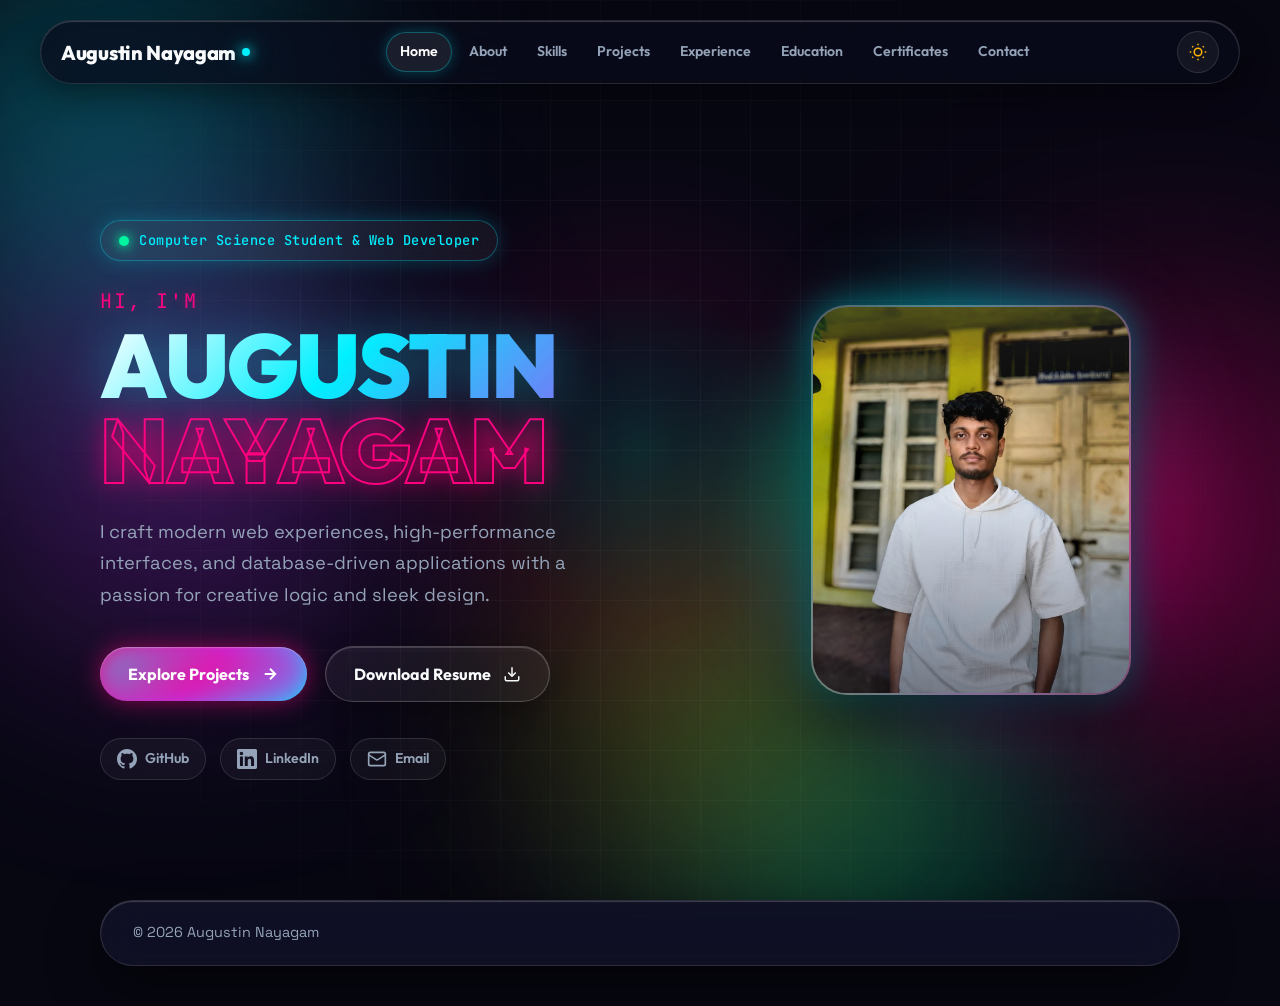
==== commit fd420ab4: "Update index.html" ====
--- a/index.html
+++ b/index.html
@@ -179,7 +179,7 @@
                     <div class="photo-glow-aura"></div>
                     <div class="photo-glass-frame">
                         <div class="neon-border-track"></div>
-                        <img src="images/profile.jpeg" alt="Augustin Nayagam" class="hero-img">
+                        <img src="profile.jpeg" alt="Augustin Nayagam" class="hero-img">
                         <div class="photo-overlay-glass"></div>
                     </div>
                 </div>
@@ -198,4 +198,4 @@
     <script src="script.js"></script>
 </body>
 
-</html>+</html>
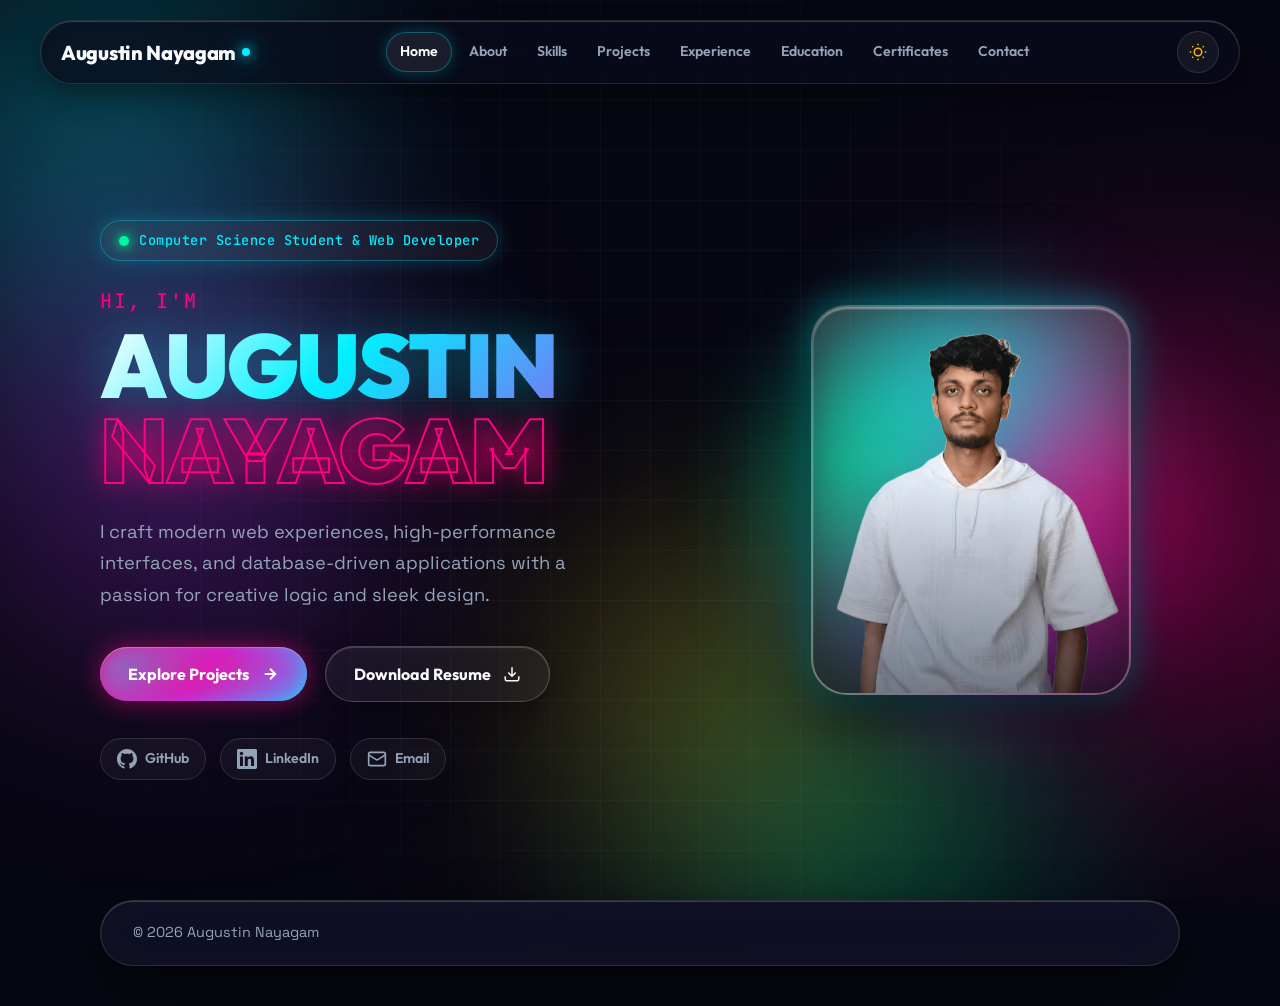
==== commit 65784fe0: "Replace profile image from profile.jpeg to profile.png" ====
--- a/index.html
+++ b/index.html
@@ -179,7 +179,7 @@
                     <div class="photo-glow-aura"></div>
                     <div class="photo-glass-frame">
                         <div class="neon-border-track"></div>
-                        <img src="profile.jpeg" alt="Augustin Nayagam" class="hero-img">
+                        <img src="profile.png" alt="Augustin Nayagam" class="hero-img">
                         <div class="photo-overlay-glass"></div>
                     </div>
                 </div>
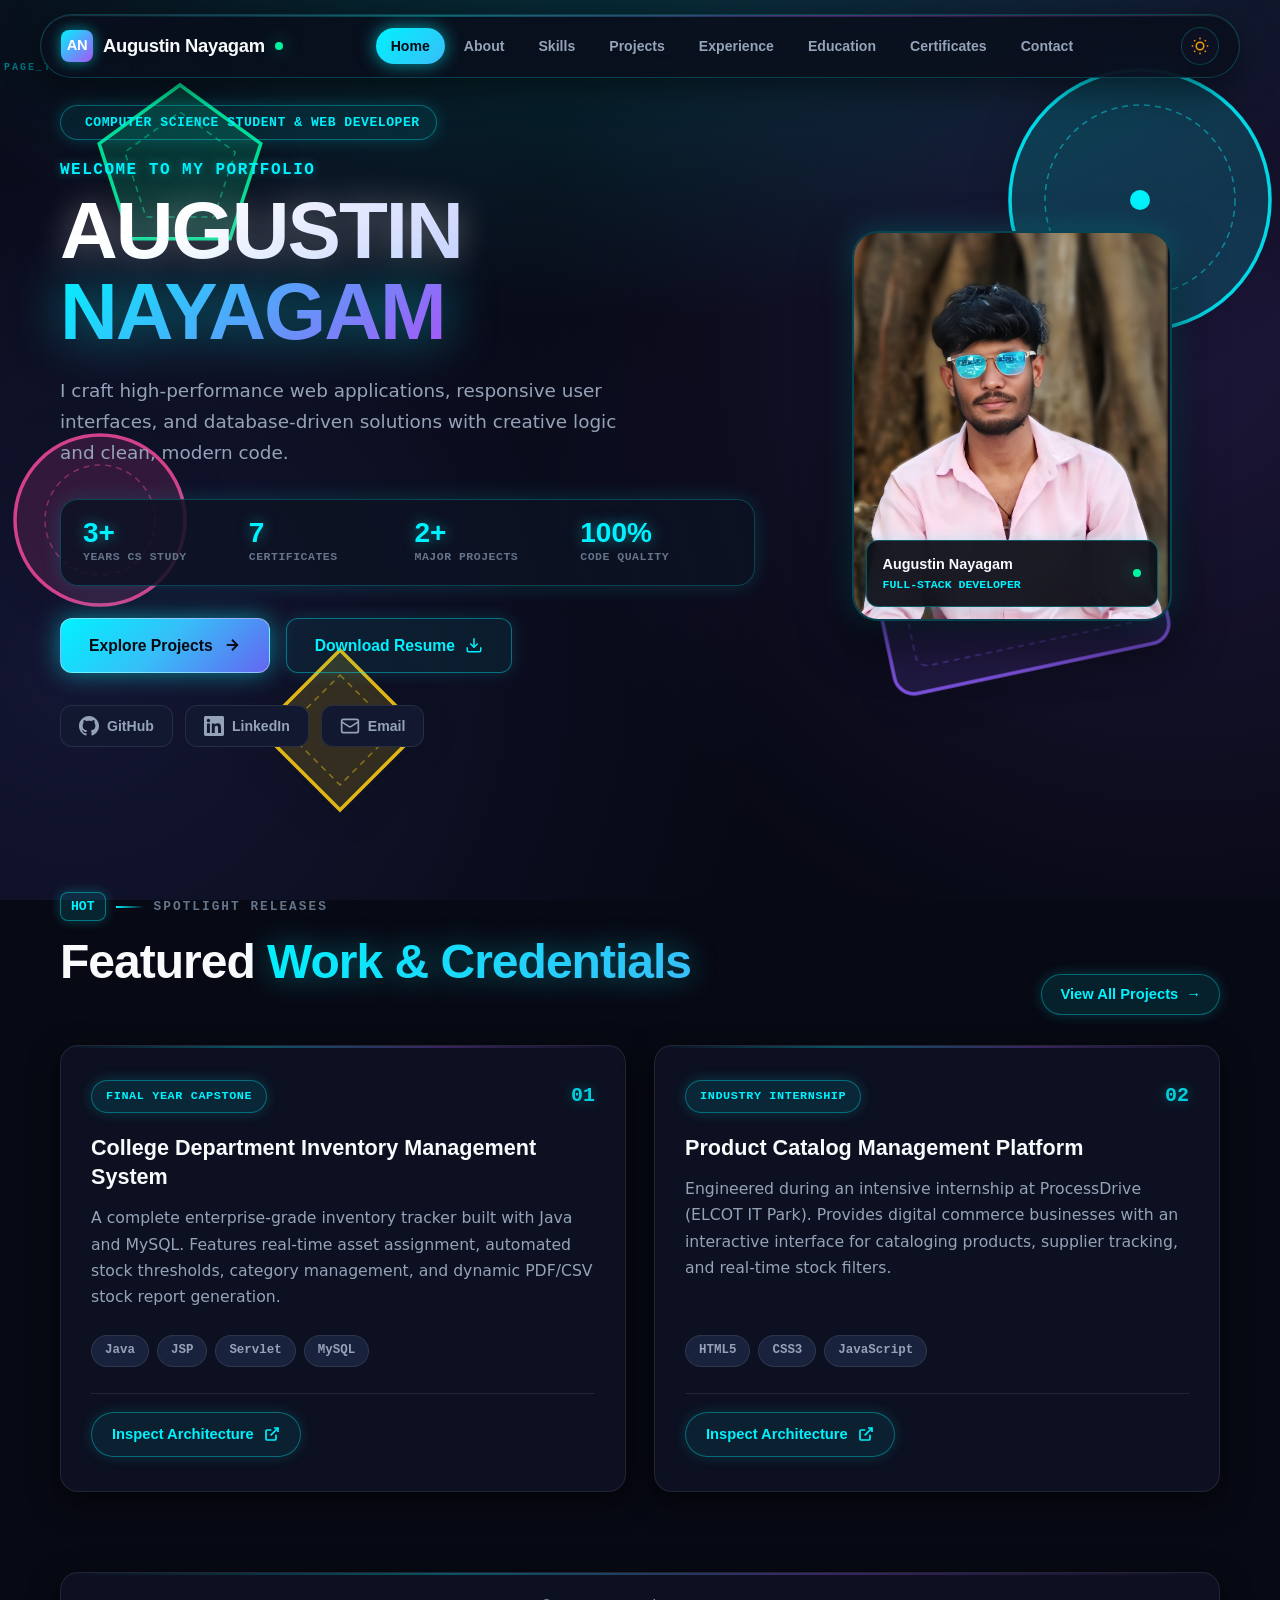
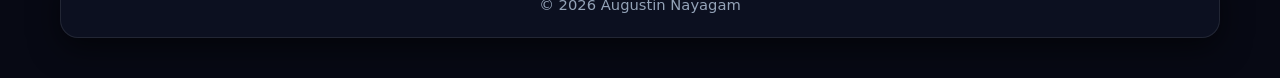
==== commit 08f5b92b: "Add files via upload" ====
--- a/index.html
+++ b/index.html
@@ -4,43 +4,34 @@
 <head>
     <meta charset="UTF-8">
     <meta name="viewport" content="width=device-width, initial-scale=1.0">
+    <meta http-equiv="Content-Security-Policy" content="default-src 'self'; script-src 'self'; style-src 'self' 'unsafe-inline' https://fonts.googleapis.com; font-src https://fonts.gstatic.com; img-src 'self' data:; connect-src 'self'; base-uri 'self'; form-action 'self' mailto:;">
+    <meta http-equiv="X-Content-Type-Options" content="nosniff">
+    <meta name="referrer" content="strict-origin-when-cross-origin">
     <meta name="description"
-        content="Augustin Nayagam - Computer Science Student & Web Developer Portfolio. High-energy glassmorphism and neon glowing creative portfolio.">
+        content="Augustin Nayagam - Computer Science Student & Web Developer Portfolio.">
     <title>Augustin Nayagam | Portfolio</title>
 
     <!-- Google Fonts: Outfit, Space Grotesk, JetBrains Mono -->
     <link rel="preconnect" href="https://fonts.googleapis.com">
     <link rel="preconnect" href="https://fonts.gstatic.com" crossorigin>
     <link
-        href="https://fonts.googleapis.com/css2?family=JetBrains+Mono:wght@400;500;700&family=Outfit:wght@300;400;500;600;700;800;900&family=Space+Grotesk:wght@400;500;600;700&display=swap"
+        href="https://fonts.googleapis.com/css2?family=JetBrains+Mono:wght@400;500;700&family=Outfit:wght@400;500;600;700;800;900&family=Space+Grotesk:wght@400;500;600;700&display=swap"
         rel="stylesheet">
 
-    <link rel="stylesheet" href="style.css">
+    <link rel="stylesheet" href="common.css">
+    <link rel="stylesheet" href="index.css">
+    <link rel="stylesheet" href="projects.css">
 </head>
 
-<body>
-
-    <!-- ===== AMBIENT GLOWING ORBS ===== -->
-    <div class="ambient-orbs" aria-hidden="true">
-        <div class="orb orb-cyan"></div>
-        <div class="orb orb-pink"></div>
-        <div class="orb orb-purple"></div>
-        <div class="orb orb-lime"></div>
-        <div class="orb orb-amber"></div>
-    </div>
-
-    <!-- ===== CYBER GRID & SCANLINE EFFECT ===== -->
-    <div class="cyber-grid" aria-hidden="true"></div>
-
-    <!-- ===== INTERACTIVE CURSOR SPOTLIGHT ===== -->
-    <div class="cursor-glow" id="cursorGlow" aria-hidden="true"></div>
-
-    <!-- ===== GLASS HEADER ===== -->
+<body class="page-index">
+
+    <!-- ===== HEADER ===== -->
     <header class="header" id="header">
         <div class="header-inner glass-card">
             <a href="index.html" class="brand">
+                <span class="brand-badge">AN</span>
                 <span class="brand-text">Augustin Nayagam</span>
-                <span class="brand-dot"></span>
+                <span class="brand-dot" title="Available for opportunities"></span>
             </a>
 
             <nav class="desktop-nav" id="desktop-nav">
@@ -55,7 +46,7 @@
             </nav>
 
             <div class="header-right">
-                <button id="theme-toggle" class="theme-toggle glass-btn" aria-label="Toggle theme">
+                <button id="theme-toggle" class="theme-toggle" aria-label="Toggle theme">
                     <svg class="icon-sun" width="18" height="18" viewBox="0 0 24 24" fill="none" stroke="currentColor"
                         stroke-width="2">
                         <circle cx="12" cy="12" r="5" />
@@ -73,7 +64,7 @@
                         <path d="M21 12.79A9 9 0 1 1 11.21 3 7 7 0 0 0 21 12.79z" />
                     </svg>
                 </button>
-                <button class="burger glass-btn" id="burger" aria-label="Toggle navigation">
+                <button class="burger" id="burger" aria-label="Toggle navigation">
                     <span></span><span></span><span></span>
                 </button>
             </div>
@@ -81,16 +72,16 @@
     </header>
 
     <!-- ===== MOBILE DRAWER ===== -->
-    <div class="drawer glass-card" id="drawer">
+    <div class="drawer" id="drawer">
         <div class="drawer-header">
             <a href="index.html" class="brand">
-                <span class="brand-dot"></span>
-                <span class="brand-text">Augustin Nayagam A</span>
+                <span class="brand-badge">AN</span>
+                <span class="brand-text">Augustin Nayagam</span>
             </a>
             <button class="drawer-close" id="drawerClose" aria-label="Close menu">&times;</button>
         </div>
         <nav class="drawer-links">
-            <a href="index.html" class="drawer-link"><span class="neon-num">01</span> Home</a>
+            <a href="index.html" class="drawer-link active"><span class="neon-num">01</span> Home</a>
             <a href="about.html" class="drawer-link"><span class="neon-num">02</span> About</a>
             <a href="skills.html" class="drawer-link"><span class="neon-num">03</span> Skills</a>
             <a href="projects.html" class="drawer-link"><span class="neon-num">04</span> Projects</a>
@@ -104,31 +95,49 @@
 
     <main id="main">
 
-        <!-- ===== HERO SECTION ===== -->
+        <!-- ===== HERO SPOTLIGHT SECTION ===== -->
         <section id="hero" class="hero sec">
             <div class="wrap hero-container">
                 <div class="hero-content">
                     <div class="funky-pill anim-up">
                         <span class="glowing-orb-dot"></span>
-                        <span class="pill-text">Computer Science Student & Web Developer</span>
+                        <span class="pill-text">Computer Science Student &amp; Web Developer</span>
                     </div>
 
                     <div class="hero-titles anim-up d1">
-                        <p class="hero-greeting">Hi, I'm</p>
+                        <p class="hero-greeting">WELCOME TO MY PORTFOLIO</p>
                         <h1 class="hero-name">
-                            <span class="name-gradient-neon">AUGUSTIN</span>
+                            <span class="name-gradient-neon">AUGUSTIN </span>
                             <span class="name-stroke-neon">NAYAGAM</span>
                         </h1>
                     </div>
 
                     <p class="hero-desc anim-up d2">
-                        I craft modern web experiences, high-performance interfaces, and
-                        database-driven applications with a passion for creative logic and sleek design.
+                        I craft high-performance web applications, responsive user interfaces, and database-driven solutions with creative logic and clean, modern code.
                     </p>
 
-                    <div class="hero-cta-group anim-up d3">
+                    <!-- Player Stats / Metrics Bar -->
+                    <div class="hero-stats-row anim-up d3">
+                        <div class="stat-item">
+                            <span class="stat-num">3+</span>
+                            <span class="stat-lbl">Years CS Study</span>
+                        </div>
+                        <div class="stat-item">
+                            <span class="stat-num">7</span>
+                            <span class="stat-lbl">Certificates</span>
+                        </div>
+                        <div class="stat-item">
+                            <span class="stat-num">2+</span>
+                            <span class="stat-lbl">Major Projects</span>
+                        </div>
+                        <div class="stat-item">
+                            <span class="stat-num">100%</span>
+                            <span class="stat-lbl">Code Quality</span>
+                        </div>
+                    </div>
+
+                    <div class="hero-cta-group anim-up d4">
                         <a href="projects.html" class="neon-btn neon-btn--primary">
-                            <span class="btn-glow"></span>
                             <span class="btn-text">Explore Projects</span>
                             <svg width="18" height="18" viewBox="0 0 24 24" fill="none" stroke="currentColor"
                                 stroke-width="2.5">
@@ -136,7 +145,7 @@
                                 <polyline points="12 5 19 12 12 19"></polyline>
                             </svg>
                         </a>
-                        <a href="resume/Augustin_Nayagam_Resume.pdf" class="neon-btn neon-btn--glass" download>
+                        <a href="Augustin_Nayagam_Resume.pdf" class="neon-btn neon-btn--glass" download>
                             <span class="btn-text">Download Resume</span>
                             <svg width="18" height="18" viewBox="0 0 24 24" fill="none" stroke="currentColor"
                                 stroke-width="2">
@@ -147,8 +156,8 @@
                         </a>
                     </div>
 
-                    <div class="hero-socials anim-up d4">
-                        <a href="https://github.com/Augustin2437" target="_blank" class="social-glass-badge"
+                    <div class="hero-socials anim-up d5">
+                        <a href="https://github.com/Augustin2437" target="_blank" rel="noopener noreferrer" class="social-glass-badge"
                             aria-label="GitHub">
                             <svg width="20" height="20" viewBox="0 0 24 24" fill="currentColor">
                                 <path
@@ -156,7 +165,7 @@
                             </svg>
                             <span>GitHub</span>
                         </a>
-                        <a href="https://www.linkedin.com/in/augustin-nayagam-a94b35313/" target="_blank"
+                        <a href="https://www.linkedin.com/in/augustin-nayagam-a94b35313/" target="_blank" rel="noopener noreferrer"
                             class="social-glass-badge" aria-label="LinkedIn">
                             <svg width="20" height="20" viewBox="0 0 24 24" fill="currentColor">
                                 <path
@@ -176,12 +185,101 @@
                 </div>
 
                 <div class="hero-visual anim-up d2">
-                    <div class="photo-glow-aura"></div>
                     <div class="photo-glass-frame">
-                        <div class="neon-border-track"></div>
                         <img src="profile.png" alt="Augustin Nayagam" class="hero-img">
-                        <div class="photo-overlay-glass"></div>
-                    </div>
+                        <div class="character-card-badge">
+                            <div>
+                                <div class="badge-role">Augustin Nayagam</div>
+                                <div class="badge-tag">FULL-STACK DEVELOPER</div>
+                            </div>
+                            <span class="brand-dot" title="Available for hire"></span>
+                        </div>
+                    </div>
+                </div>
+            </div>
+        </section>
+
+        <!-- ===== FEATURED HIGHLIGHTS (ANKERGAMES SHOWCASE STYLE) ===== -->
+        <section class="sec home-showcase-section">
+            <div class="wrap">
+                <div class="showcase-header">
+                    <div>
+                        <div class="section-tag">
+                            <span class="tag-num">HOT</span>
+                            <span class="tag-line"></span>
+                            <span class="tag-label">SPOTLIGHT RELEASES</span>
+                        </div>
+                        <h2 class="section-title">Featured <span class="neon-highlight-cyan">Work &amp; Credentials</span></h2>
+                    </div>
+                    <a href="projects.html" class="showcase-view-all">
+                        <span>View All Projects</span>
+                        <span>→</span>
+                    </a>
+                </div>
+
+                <div class="projects-grid">
+                    <!-- Featured Project 1 -->
+                    <article class="project-glass-card glass-card reveal">
+                        <div class="project-header-top">
+                            <span class="project-category-badge">FINAL YEAR CAPSTONE</span>
+                            <span class="project-index">01</span>
+                        </div>
+
+                        <h3 class="project-title">College Department Inventory Management System</h3>
+                        <p class="project-desc">
+                            A complete enterprise-grade inventory tracker built with Java and MySQL. Features real-time asset assignment, automated stock thresholds, category management, and dynamic PDF/CSV stock report generation.
+                        </p>
+
+                        <div class="project-tech-row">
+                            <span class="tech-pill">Java</span>
+                            <span class="tech-pill">JSP</span>
+                            <span class="tech-pill">Servlet</span>
+                            <span class="tech-pill">MySQL</span>
+                        </div>
+
+                        <div class="project-actions">
+                            <a href="projects.html" class="project-neon-link">
+                                <span>Inspect Architecture</span>
+                                <svg width="16" height="16" viewBox="0 0 24 24" fill="none" stroke="currentColor"
+                                    stroke-width="2.5">
+                                    <path d="M18 13v6a2 2 0 0 1-2 2H5a2 2 0 0 1-2-2V8a2 2 0 0 1 2-2h6"></path>
+                                    <polyline points="15 3 21 3 21 9"></polyline>
+                                    <line x1="10" y1="14" x2="21" y2="3"></line>
+                                </svg>
+                            </a>
+                        </div>
+                    </article>
+
+                    <!-- Featured Project 2 -->
+                    <article class="project-glass-card glass-card reveal">
+                        <div class="project-header-top">
+                            <span class="project-category-badge">INDUSTRY INTERNSHIP</span>
+                            <span class="project-index">02</span>
+                        </div>
+
+                        <h3 class="project-title">Product Catalog Management Platform</h3>
+                        <p class="project-desc">
+                            Engineered during an intensive internship at ProcessDrive (ELCOT IT Park). Provides digital commerce businesses with an interactive interface for cataloging products, supplier tracking, and real-time stock filters.
+                        </p>
+
+                        <div class="project-tech-row">
+                            <span class="tech-pill">HTML5</span>
+                            <span class="tech-pill">CSS3</span>
+                            <span class="tech-pill">JavaScript</span>
+                        </div>
+
+                        <div class="project-actions">
+                            <a href="projects.html" class="project-neon-link">
+                                <span>Inspect Architecture</span>
+                                <svg width="16" height="16" viewBox="0 0 24 24" fill="none" stroke="currentColor"
+                                    stroke-width="2.5">
+                                    <path d="M18 13v6a2 2 0 0 1-2 2H5a2 2 0 0 1-2-2V8a2 2 0 0 1 2-2h6"></path>
+                                    <polyline points="15 3 21 3 21 9"></polyline>
+                                    <line x1="10" y1="14" x2="21" y2="3"></line>
+                                </svg>
+                            </a>
+                        </div>
+                    </article>
                 </div>
             </div>
         </section>
--- a/common.css
+++ b/common.css
@@ -0,0 +1,1177 @@
+/* ==========================================================================
+   AUGUSTIN NAYAGAM — COMMON & CORE STYLESHEET
+   Shared tokens, reset, typography, header, drawer, cards, buttons, footer.
+   ========================================================================== */
+
+/* ---------- Design Tokens ---------- */
+:root {
+    /* Color Palette - Dark Gaming Theme */
+    --bg-base: #070913;
+    --bg-surface: #0c1020;
+    --bg-surface-elevated: #121830;
+    --bg-card: rgba(14, 19, 36, 0.82);
+    --bg-card-hover: rgba(20, 28, 52, 0.94);
+    --bg-subtle: #19223c;
+
+    /* Neon Accents */
+    --neon-cyan: #00f2fe;
+    --neon-blue: #38bdf8;
+    --neon-indigo: #6366f1;
+    --neon-purple: #a855f7;
+    --neon-pink: #ec4899;
+    --neon-green: #00f5a0;
+    --neon-amber: #f59e0b;
+
+    /* Neon Glows */
+    --glow-cyan: 0 0 25px rgba(0, 242, 254, 0.45);
+    --glow-cyan-intense: 0 0 35px rgba(0, 242, 254, 0.7), 0 0 60px rgba(0, 242, 254, 0.3);
+    --glow-purple: 0 0 25px rgba(168, 85, 247, 0.45);
+    --glow-green: 0 0 18px rgba(0, 245, 160, 0.55);
+    --glow-card: 0 0 30px rgba(0, 242, 254, 0.25), 0 20px 40px rgba(0, 0, 0, 0.7);
+
+    /* Borders */
+    --border-color: rgba(0, 242, 254, 0.22);
+    --border-card: rgba(255, 255, 255, 0.09);
+    --border-hover: rgba(0, 242, 254, 0.7);
+
+    /* Text */
+    --text-primary: #f8fafc;
+    --text-secondary: #94a3b8;
+    --text-muted: #64748b;
+
+    /* Fonts */
+    --font-heading: 'Outfit', -apple-system, BlinkMacSystemFont, "Segoe UI", sans-serif;
+    --font-body: 'Space Grotesk', system-ui, -apple-system, sans-serif;
+    --font-mono: 'JetBrains Mono', Consolas, Monaco, monospace;
+
+    /* Radii */
+    --radius-sm: 8px;
+    --radius-md: 12px;
+    --radius-lg: 18px;
+    --radius-xl: 26px;
+    --radius-pill: 9999px;
+
+    --transition: all 0.25s cubic-bezier(0.16, 1, 0.3, 1);
+}
+
+/* Light Theme (Cyber Crisp / High Contrast) */
+body.light-theme {
+    --bg-base: #f8fafc;
+    --bg-surface: #ffffff;
+    --bg-surface-elevated: #f1f5f9;
+    --bg-card: rgba(255, 255, 255, 0.94);
+    --bg-card-hover: #ffffff;
+    --bg-subtle: #e2e8f0;
+
+    --neon-cyan: #0284c7;
+    --neon-purple: #7c3aed;
+    --neon-green: #059669;
+    --neon-pink: #db2777;
+    --neon-amber: #d97706;
+    --neon-indigo: #4338ca;
+
+    --border-color: rgba(2, 132, 199, 0.28);
+    --border-card: #e2e8f0;
+    --border-hover: #0284c7;
+
+    --glow-cyan: 0 0 16px rgba(2, 132, 199, 0.2);
+    --glow-cyan-intense: 0 0 25px rgba(2, 132, 199, 0.35);
+    --glow-purple: 0 0 16px rgba(124, 58, 237, 0.2);
+    --glow-green: 0 0 16px rgba(5, 150, 105, 0.25);
+    --glow-card: 0 12px 32px rgba(15, 23, 42, 0.08), 0 0 20px rgba(2, 132, 199, 0.12);
+
+    --text-primary: #0f172a;
+    --text-secondary: #334155;
+    --text-muted: #64748b;
+
+    color-scheme: light;
+    background-color: var(--bg-base);
+    background-image: 
+        linear-gradient(to right, rgba(2, 132, 199, 0.045) 1px, transparent 1px),
+        linear-gradient(to bottom, rgba(2, 132, 199, 0.045) 1px, transparent 1px),
+        radial-gradient(ellipse 90% 60% at 50% -15%, rgba(2, 132, 199, 0.10), transparent 65%),
+        radial-gradient(circle at 95% 35%, rgba(124, 58, 237, 0.06), transparent 45%),
+        radial-gradient(circle at 5% 75%, rgba(67, 56, 202, 0.06), transparent 45%);
+    background-size: 52px 52px, 52px 52px, auto, auto, auto;
+}
+
+/* ---------- Reset & Base ---------- */
+*,
+*::before,
+*::after {
+    margin: 0;
+    padding: 0;
+    box-sizing: border-box;
+}
+
+html {
+    scroll-behavior: smooth;
+    font-size: 16px;
+    color-scheme: dark;
+}
+
+body.light-theme {
+    color-scheme: light;
+}
+
+body {
+    font-family: var(--font-body);
+    background-color: var(--bg-base);
+    background-image: 
+        linear-gradient(to right, rgba(0, 242, 254, 0.035) 1px, transparent 1px),
+        linear-gradient(to bottom, rgba(0, 242, 254, 0.035) 1px, transparent 1px),
+        radial-gradient(ellipse 90% 60% at 50% -15%, rgba(0, 242, 254, 0.16), transparent 65%),
+        radial-gradient(circle at 95% 35%, rgba(168, 85, 247, 0.12), transparent 45%),
+        radial-gradient(circle at 5% 75%, rgba(99, 102, 241, 0.14), transparent 45%);
+    background-size: 52px 52px, 52px 52px, auto, auto, auto;
+    background-attachment: fixed;
+    color: var(--text-primary);
+    line-height: 1.6;
+    min-height: 100vh;
+    overflow-x: hidden;
+    position: relative;
+    -webkit-font-smoothing: antialiased;
+    transition: background-color 0.3s ease, color 0.3s ease;
+}
+
+/* ---------- Static High-Definition Vector Background Artwork Layer ---------- */
+.bg-shapes-layer {
+    position: fixed;
+    inset: 0;
+    pointer-events: none;
+    z-index: 0;
+    overflow: hidden;
+    transform: translate3d(0, 0, 0);
+}
+
+.bg-art-svg {
+    width: 100%;
+    height: 100%;
+    display: block;
+    pointer-events: none;
+    user-select: none;
+    transform: translateZ(0);
+}
+
+/* Base Full Shape Styling (Dark Mode Defaults) */
+.full-shape {
+    transition: fill-opacity 0.3s ease, stroke-opacity 0.3s ease, filter 0.3s ease;
+    filter: drop-shadow(0 0 20px rgba(0, 0, 0, 0.45));
+}
+
+.shape-fill-glass {
+    fill-opacity: 0.16;
+}
+
+.shape-stroke-bold {
+    stroke-width: 3.5px;
+    stroke-opacity: 0.88;
+}
+
+.shape-inner-accent {
+    stroke-width: 1.5px;
+    stroke-opacity: 0.45;
+    stroke-dasharray: 6 5;
+    fill: none;
+}
+
+.art-text-label {
+    font-family: var(--font-mono);
+    font-size: 10px;
+    letter-spacing: 2px;
+    font-weight: 700;
+    fill-opacity: 0.45;
+    user-select: none;
+}
+
+/* Light Theme Adaptability for Full Geometric Shapes */
+body.light-theme .full-shape {
+    filter: drop-shadow(0 8px 24px rgba(15, 23, 42, 0.12));
+}
+
+body.light-theme .shape-fill-glass {
+    fill-opacity: 0.28;
+}
+
+body.light-theme .shape-stroke-bold {
+    stroke-width: 3px;
+    stroke-opacity: 0.95;
+}
+
+body.light-theme .shape-inner-accent {
+    stroke-opacity: 0.60;
+    stroke-width: 1.8px;
+}
+
+body.light-theme .art-text-label {
+    fill: var(--text-secondary);
+    fill-opacity: 0.75;
+    font-weight: 800;
+}
+
+body.light-theme [stroke="#00f2fe"] { stroke: #0284c7; }
+body.light-theme [fill="#00f2fe"] { fill: #0284c7; }
+body.light-theme [stroke="#facc15"] { stroke: #d97706; }
+body.light-theme [fill="#facc15"] { fill: #d97706; }
+body.light-theme [stroke="#00f5a0"] { stroke: #059669; }
+body.light-theme [fill="#00f5a0"] { fill: #059669; }
+body.light-theme [stroke="#38bdf8"] { stroke: #0284c7; }
+body.light-theme [fill="#38bdf8"] { fill: #0284c7; }
+body.light-theme [stroke="#c084fc"] { stroke: #7c3aed; }
+body.light-theme [fill="#c084fc"] { fill: #7c3aed; }
+body.light-theme [stroke="#84cc16"] { stroke: #4d7c0f; }
+body.light-theme [fill="#84cc16"] { fill: #4d7c0f; }
+
+/* ==========================================================================
+   PER-PAGE COLORFUL THEMES & GRADIENT MESHES (DARK & LIGHT ADAPTATION)
+   ========================================================================== */
+
+/* 1. HOME / NEXUS (Electric Cyan & Neon Violet) */
+body.page-index {
+    background-color: #070914;
+    background-image: 
+        radial-gradient(ellipse 90% 65% at 50% -10%, rgba(0, 242, 254, 0.18), transparent 70%),
+        radial-gradient(circle at 92% 38%, rgba(139, 92, 246, 0.16), transparent 50%),
+        radial-gradient(circle at 6% 75%, rgba(99, 102, 241, 0.14), transparent 50%);
+    background-attachment: fixed;
+    background-size: cover;
+}
+body.light-theme.page-index {
+    background-color: #f0f9ff;
+    background-image: 
+        radial-gradient(ellipse 90% 65% at 50% -10%, rgba(2, 132, 199, 0.15), transparent 70%),
+        radial-gradient(circle at 92% 38%, rgba(99, 102, 241, 0.12), transparent 50%),
+        radial-gradient(circle at 6% 75%, rgba(14, 165, 233, 0.10), transparent 50%);
+}
+
+/* 2. ABOUT / BIO-CIRCUIT (Radiant Emerald & Cyber Mint) */
+body.page-about {
+    background-color: #050e0c;
+    background-image: 
+        radial-gradient(ellipse 90% 65% at 45% -10%, rgba(16, 185, 129, 0.20), transparent 70%),
+        radial-gradient(circle at 95% 40%, rgba(0, 245, 160, 0.16), transparent 50%),
+        radial-gradient(circle at 5% 70%, rgba(13, 148, 136, 0.18), transparent 50%);
+    background-attachment: fixed;
+    background-size: cover;
+}
+body.light-theme.page-about {
+    background-color: #f0fdf4;
+    background-image: 
+        radial-gradient(ellipse 90% 65% at 45% -10%, rgba(5, 150, 105, 0.16), transparent 70%),
+        radial-gradient(circle at 95% 40%, rgba(13, 148, 136, 0.14), transparent 50%),
+        radial-gradient(circle at 5% 70%, rgba(16, 185, 129, 0.12), transparent 50%);
+}
+
+/* 3. SKILLS / ARC REACTOR (Amber Plasma & Cyber Tangerine) */
+body.page-skills {
+    background-color: #120a04;
+    background-image: 
+        radial-gradient(ellipse 90% 65% at 50% -10%, rgba(249, 115, 22, 0.20), transparent 70%),
+        radial-gradient(circle at 92% 35%, rgba(245, 158, 11, 0.18), transparent 50%),
+        radial-gradient(circle at 8% 75%, rgba(234, 179, 8, 0.15), transparent 50%);
+    background-attachment: fixed;
+    background-size: cover;
+}
+body.light-theme.page-skills {
+    background-color: #fffbeb;
+    background-image: 
+        radial-gradient(ellipse 90% 65% at 50% -10%, rgba(217, 119, 6, 0.16), transparent 70%),
+        radial-gradient(circle at 92% 35%, rgba(234, 88, 12, 0.14), transparent 50%),
+        radial-gradient(circle at 8% 75%, rgba(245, 158, 11, 0.12), transparent 50%);
+}
+
+/* 4. PROJECTS / BLUEPRINT (Hyper Neon Pink & Electric Cyan) */
+body.page-projects {
+    background-color: #120516;
+    background-image: 
+        radial-gradient(ellipse 90% 65% at 50% -10%, rgba(236, 72, 153, 0.22), transparent 70%),
+        radial-gradient(circle at 95% 35%, rgba(217, 70, 239, 0.18), transparent 50%),
+        radial-gradient(circle at 5% 75%, rgba(0, 242, 254, 0.15), transparent 50%);
+    background-attachment: fixed;
+    background-size: cover;
+}
+body.light-theme.page-projects {
+    background-color: #fdf2f8;
+    background-image: 
+        radial-gradient(ellipse 90% 65% at 50% -10%, rgba(225, 29, 72, 0.16), transparent 70%),
+        radial-gradient(circle at 95% 35%, rgba(192, 38, 211, 0.14), transparent 50%),
+        radial-gradient(circle at 5% 75%, rgba(2, 132, 199, 0.12), transparent 50%);
+}
+
+/* 5. EXPERIENCE / VELOCITY (Royal Cobalt & Electric Azure) */
+body.page-experience {
+    background-color: #060918;
+    background-image: 
+        radial-gradient(ellipse 90% 65% at 50% -10%, rgba(37, 99, 235, 0.22), transparent 70%),
+        radial-gradient(circle at 92% 40%, rgba(56, 189, 248, 0.18), transparent 50%),
+        radial-gradient(circle at 8% 75%, rgba(99, 102, 241, 0.16), transparent 50%);
+    background-attachment: fixed;
+    background-size: cover;
+}
+body.light-theme.page-experience {
+    background-color: #eff6ff;
+    background-image: 
+        radial-gradient(ellipse 90% 65% at 50% -10%, rgba(29, 78, 216, 0.16), transparent 70%),
+        radial-gradient(circle at 92% 40%, rgba(2, 132, 199, 0.14), transparent 50%),
+        radial-gradient(circle at 8% 75%, rgba(79, 70, 229, 0.12), transparent 50%);
+}
+
+/* 6. EDUCATION / AMETHYST (Electric Violet & Deep Orchid) */
+body.page-education {
+    background-color: #0d061a;
+    background-image: 
+        radial-gradient(ellipse 90% 65% at 50% -10%, rgba(139, 92, 246, 0.22), transparent 70%),
+        radial-gradient(circle at 95% 35%, rgba(124, 58, 237, 0.18), transparent 50%),
+        radial-gradient(circle at 5% 75%, rgba(192, 132, 252, 0.15), transparent 50%);
+    background-attachment: fixed;
+    background-size: cover;
+}
+body.light-theme.page-education {
+    background-color: #faf5ff;
+    background-image: 
+        radial-gradient(ellipse 90% 65% at 50% -10%, rgba(109, 40, 217, 0.16), transparent 70%),
+        radial-gradient(circle at 95% 35%, rgba(126, 34, 206, 0.14), transparent 50%),
+        radial-gradient(circle at 5% 75%, rgba(147, 51, 234, 0.12), transparent 50%);
+}
+
+/* 7. CERTIFICATES / GOLD TROPHY (Imperial Gold & Laser Amber) */
+body.page-certificates {
+    background-color: #141005;
+    background-image: 
+        radial-gradient(ellipse 90% 65% at 50% -10%, rgba(234, 179, 8, 0.22), transparent 70%),
+        radial-gradient(circle at 92% 38%, rgba(245, 158, 11, 0.18), transparent 50%),
+        radial-gradient(circle at 8% 75%, rgba(16, 185, 129, 0.15), transparent 50%);
+    background-attachment: fixed;
+    background-size: cover;
+}
+body.light-theme.page-certificates {
+    background-color: #fefce8;
+    background-image: 
+        radial-gradient(ellipse 90% 65% at 50% -10%, rgba(202, 138, 4, 0.16), transparent 70%),
+        radial-gradient(circle at 92% 38%, rgba(180, 83, 9, 0.14), transparent 50%),
+        radial-gradient(circle at 8% 75%, rgba(5, 150, 105, 0.12), transparent 50%);
+}
+
+/* 8. CONTACT / NEURAL SATELLITE (Coral Crimson & Neon Turquoise) */
+body.page-contact {
+    background-color: #15060d;
+    background-image: 
+        radial-gradient(ellipse 90% 65% at 50% -10%, rgba(255, 71, 87, 0.22), transparent 70%),
+        radial-gradient(circle at 95% 35%, rgba(0, 242, 254, 0.18), transparent 50%),
+        radial-gradient(circle at 5% 75%, rgba(168, 85, 247, 0.16), transparent 50%);
+    background-attachment: fixed;
+    background-size: cover;
+}
+body.light-theme.page-contact {
+    background-color: #fff1f2;
+    background-image: 
+        radial-gradient(ellipse 90% 65% at 50% -10%, rgba(220, 38, 38, 0.16), transparent 70%),
+        radial-gradient(circle at 95% 35%, rgba(2, 132, 199, 0.14), transparent 50%),
+        radial-gradient(circle at 5% 75%, rgba(219, 39, 119, 0.12), transparent 50%);
+}
+
+::selection {
+    background: var(--neon-cyan);
+    color: #ffffff;
+}
+
+a {
+    color: inherit;
+    text-decoration: none;
+    transition: var(--transition);
+}
+
+button {
+    font-family: inherit;
+    cursor: pointer;
+    border: none;
+    background: none;
+    color: inherit;
+}
+
+img {
+    max-width: 100%;
+    height: auto;
+    display: block;
+}
+
+a:focus-visible,
+button:focus-visible,
+input:focus-visible {
+    outline: 2px solid var(--neon-cyan);
+    outline-offset: 3px;
+    box-shadow: var(--glow-cyan);
+    border-radius: var(--radius-sm);
+}
+
+/* ---------- Layout & Grid ---------- */
+.wrap {
+    width: min(1160px, 92%);
+    margin: 0 auto;
+}
+
+.sec {
+    padding: 105px 0;
+    position: relative;
+    z-index: 1;
+}
+
+/* ---------- 3D Mouse Reactive Neon Cards ---------- */
+.glass-card {
+    background: var(--bg-card);
+    backdrop-filter: blur(16px);
+    -webkit-backdrop-filter: blur(16px);
+    border: 1px solid var(--border-card);
+    border-radius: var(--radius-lg);
+    box-shadow: 0 10px 30px rgba(0, 0, 0, 0.55);
+    transition: border-color 0.3s ease, box-shadow 0.3s ease, transform 0.15s ease-out;
+    position: relative;
+    overflow: hidden;
+    transform-style: preserve-3d;
+    will-change: transform;
+}
+
+/* Neon Top Border Accent */
+.glass-card::after {
+    content: '';
+    position: absolute;
+    top: 0;
+    left: 0;
+    right: 0;
+    height: 2px;
+    background: linear-gradient(90deg, transparent, var(--neon-cyan), var(--neon-purple), transparent);
+    opacity: 0.3;
+    transition: opacity 0.3s ease;
+}
+
+.glass-card:hover {
+    border-color: var(--border-hover);
+    box-shadow: var(--glow-card);
+}
+
+.glass-card:hover::after {
+    opacity: 1;
+}
+
+body.light-theme .glass-card {
+    box-shadow: 0 8px 26px rgba(15, 23, 42, 0.06);
+}
+
+/* Ensure contents stay above card background */
+.glass-card > * {
+    position: relative;
+    z-index: 2;
+}
+
+/* ---------- Header (Fixed Neon Launcher Bar) ---------- */
+.header {
+    position: fixed;
+    top: 14px;
+    left: 0;
+    width: 100%;
+    z-index: 1000;
+    pointer-events: none;
+}
+
+.header-inner {
+    width: min(1200px, 95%);
+    margin: 0 auto;
+    height: 64px;
+    display: flex;
+    align-items: center;
+    justify-content: space-between;
+    padding: 0 20px;
+    pointer-events: auto;
+    border-radius: var(--radius-pill);
+    background: rgba(10, 14, 28, 0.88);
+    backdrop-filter: blur(16px);
+    -webkit-backdrop-filter: blur(16px);
+    border: 1px solid var(--border-color);
+    box-shadow: 0 10px 35px rgba(0, 0, 0, 0.5), inset 0 1px 0 rgba(255, 255, 255, 0.1);
+}
+
+body.light-theme .header-inner {
+    background: rgba(255, 255, 255, 0.94);
+    box-shadow: 0 10px 35px rgba(0, 0, 0, 0.08);
+}
+
+.brand {
+    display: flex;
+    align-items: center;
+    gap: 10px;
+    font-family: var(--font-heading);
+    font-size: 1.15rem;
+    font-weight: 800;
+    letter-spacing: -0.3px;
+    color: var(--text-primary);
+}
+
+.brand-text {
+    color: var(--text-primary);
+}
+
+.brand-badge {
+    display: inline-flex;
+    align-items: center;
+    justify-content: center;
+    width: 32px;
+    height: 32px;
+    border-radius: var(--radius-sm);
+    background: linear-gradient(135deg, var(--neon-cyan), var(--neon-purple));
+    color: #ffffff;
+    font-weight: 900;
+    font-size: 0.92rem;
+    box-shadow: 0 0 14px rgba(0, 242, 254, 0.55);
+}
+
+.brand-dot {
+    width: 8px;
+    height: 8px;
+    background: var(--neon-green);
+    border-radius: 50%;
+    box-shadow: var(--glow-green);
+    display: inline-block;
+    animation: neonBlink 2.5s infinite alternate;
+}
+
+@keyframes neonBlink {
+    0%, 100% {
+        opacity: 1;
+        transform: scale(1);
+        box-shadow: var(--glow-green);
+    }
+    50% {
+        opacity: 0.6;
+        transform: scale(1.25);
+        box-shadow: 0 0 16px var(--neon-cyan);
+    }
+}
+
+.desktop-nav {
+    display: flex;
+    align-items: center;
+    gap: 4px;
+}
+
+.nav-link {
+    font-family: var(--font-heading);
+    font-size: 0.88rem;
+    font-weight: 600;
+    color: var(--text-secondary);
+    padding: 7px 15px;
+    border-radius: var(--radius-pill);
+    transition: var(--transition);
+}
+
+.nav-link:hover {
+    color: var(--neon-cyan);
+    background: rgba(0, 242, 254, 0.12);
+    box-shadow: 0 0 12px rgba(0, 242, 254, 0.25);
+}
+
+body.light-theme .nav-link:hover {
+    color: var(--neon-cyan);
+    background: rgba(2, 132, 199, 0.1);
+}
+
+.nav-link.active {
+    color: #070913;
+    background: linear-gradient(135deg, var(--neon-cyan), #38bdf8);
+    font-weight: 800;
+    box-shadow: 0 0 18px rgba(0, 242, 254, 0.6);
+}
+
+body.light-theme .nav-link.active {
+    color: #ffffff;
+    background: var(--neon-cyan);
+    box-shadow: 0 0 16px rgba(2, 132, 199, 0.35);
+}
+
+.header-right {
+    display: flex;
+    align-items: center;
+    gap: 10px;
+}
+
+.theme-toggle {
+    width: 38px;
+    height: 38px;
+    border-radius: 50%;
+    display: inline-flex;
+    align-items: center;
+    justify-content: center;
+    background: var(--bg-surface);
+    border: 1px solid var(--border-color);
+    color: var(--text-secondary);
+    position: relative;
+    cursor: pointer;
+    transition: var(--transition);
+}
+
+.theme-toggle:hover {
+    color: var(--neon-cyan);
+    border-color: var(--neon-cyan);
+    box-shadow: var(--glow-cyan);
+}
+
+.theme-toggle .icon-sun,
+.theme-toggle .icon-moon {
+    position: absolute;
+    transition: transform 0.25s ease, opacity 0.25s ease;
+}
+
+.theme-toggle .icon-sun {
+    opacity: 1;
+    transform: rotate(0);
+    color: #f59e0b;
+}
+
+.theme-toggle .icon-moon {
+    opacity: 0;
+    transform: rotate(90deg);
+}
+
+body.light-theme .theme-toggle .icon-sun {
+    opacity: 0;
+    transform: rotate(-90deg);
+}
+
+body.light-theme .theme-toggle .icon-moon {
+    opacity: 1;
+    transform: rotate(0);
+    color: #0f172a;
+}
+
+.burger {
+    display: none;
+    width: 38px;
+    height: 38px;
+    border-radius: var(--radius-sm);
+    border: 1px solid var(--border-color);
+    flex-direction: column;
+    justify-content: center;
+    align-items: center;
+    gap: 5px;
+    background: var(--bg-surface);
+}
+
+.burger span {
+    width: 18px;
+    height: 2px;
+    background: var(--text-primary);
+    border-radius: 2px;
+    transition: var(--transition);
+}
+
+.burger.open span:nth-child(1) { transform: translateY(7px) rotate(45deg); background: var(--neon-cyan); }
+.burger.open span:nth-child(2) { opacity: 0; }
+.burger.open span:nth-child(3) { transform: translateY(-7px) rotate(-45deg); background: var(--neon-cyan); }
+
+/* ---------- Mobile Drawer ---------- */
+.drawer {
+    position: fixed;
+    top: 86px;
+    right: 20px;
+    width: min(320px, calc(100vw - 40px));
+    padding: 24px;
+    z-index: 1001;
+    transform: translateY(-10px);
+    opacity: 0;
+    pointer-events: none;
+    transition: opacity 0.2s ease, transform 0.2s ease;
+    background: var(--bg-surface);
+    border: 1px solid var(--border-color);
+    border-radius: var(--radius-lg);
+    box-shadow: 0 25px 60px rgba(0, 0, 0, 0.8), var(--glow-cyan);
+}
+
+.drawer.open {
+    transform: translateY(0);
+    opacity: 1;
+    pointer-events: auto;
+}
+
+.drawer-header {
+    display: flex;
+    align-items: center;
+    justify-content: space-between;
+    margin-bottom: 20px;
+    padding-bottom: 12px;
+    border-bottom: 1px solid var(--border-card);
+}
+
+.drawer-close {
+    font-size: 1.6rem;
+    color: var(--text-muted);
+    transition: var(--transition);
+    line-height: 1;
+    padding: 4px 8px;
+}
+
+.drawer-close:hover {
+    color: var(--neon-pink);
+    text-shadow: 0 0 10px var(--neon-pink);
+}
+
+.drawer-links {
+    display: flex;
+    flex-direction: column;
+    gap: 6px;
+}
+
+.drawer-link {
+    display: flex;
+    align-items: center;
+    gap: 12px;
+    padding: 10px 14px;
+    border-radius: var(--radius-md);
+    font-family: var(--font-heading);
+    font-size: 0.95rem;
+    font-weight: 700;
+    color: var(--text-secondary);
+    transition: var(--transition);
+}
+
+.drawer-link:hover,
+.drawer-link.active {
+    color: var(--neon-cyan);
+    background: rgba(0, 242, 254, 0.12);
+    border-left: 3px solid var(--neon-cyan);
+    box-shadow: 0 0 15px rgba(0, 242, 254, 0.2);
+}
+
+body.light-theme .drawer-link:hover,
+body.light-theme .drawer-link.active {
+    color: var(--neon-cyan);
+    background: rgba(2, 132, 199, 0.1);
+    box-shadow: 0 0 10px rgba(2, 132, 199, 0.15);
+}
+
+.neon-num {
+    font-family: var(--font-mono);
+    font-size: 0.78rem;
+    color: var(--neon-cyan);
+    font-weight: 700;
+}
+
+.drawer-overlay {
+    position: fixed;
+    inset: 0;
+    background: rgba(4, 7, 16, 0.8);
+    backdrop-filter: blur(6px);
+    z-index: 1000;
+    opacity: 0;
+    pointer-events: none;
+    transition: opacity 0.2s ease;
+}
+
+.drawer-overlay.open {
+    opacity: 1;
+    pointer-events: auto;
+}
+
+/* ---------- Common Neon Glow Buttons ---------- */
+.neon-btn {
+    display: inline-flex;
+    align-items: center;
+    gap: 10px;
+    padding: 14px 28px;
+    border-radius: var(--radius-md);
+    font-family: var(--font-heading);
+    font-size: 0.98rem;
+    font-weight: 800;
+    text-decoration: none;
+    cursor: pointer;
+    transition: var(--transition);
+}
+
+.neon-btn--primary {
+    background: linear-gradient(135deg, var(--neon-cyan) 0%, #38bdf8 50%, var(--neon-indigo) 100%);
+    color: #070913;
+    border: 1px solid rgba(255, 255, 255, 0.4);
+    box-shadow: 0 0 25px rgba(0, 242, 254, 0.5);
+}
+
+.neon-btn--primary:hover {
+    color: #ffffff;
+    box-shadow: 0 0 40px rgba(0, 242, 254, 0.8), 0 0 60px rgba(99, 102, 241, 0.5);
+    transform: translateY(-3px) scale(1.02);
+}
+
+.neon-btn--glass {
+    background: rgba(0, 242, 254, 0.06);
+    border: 1px solid rgba(0, 242, 254, 0.4);
+    color: var(--neon-cyan);
+    box-shadow: 0 0 16px rgba(0, 242, 254, 0.15);
+}
+
+.neon-btn--glass:hover {
+    background: rgba(0, 242, 254, 0.18);
+    border-color: var(--neon-cyan);
+    color: #ffffff;
+    box-shadow: 0 0 30px rgba(0, 242, 254, 0.5);
+    transform: translateY(-3px);
+}
+
+body.light-theme .neon-btn--glass:hover {
+    color: #ffffff;
+    background: var(--neon-cyan);
+}
+
+/* ---------- Section Header ---------- */
+.section-tag {
+    display: inline-flex;
+    align-items: center;
+    gap: 10px;
+    margin-bottom: 12px;
+}
+
+.section-tag--center {
+    justify-content: center;
+    margin: 0 auto 12px auto;
+}
+
+.tag-num {
+    font-family: var(--font-mono);
+    font-size: 0.82rem;
+    font-weight: 800;
+    color: var(--neon-cyan);
+    background: rgba(0, 242, 254, 0.12);
+    padding: 3px 10px;
+    border-radius: var(--radius-sm);
+    border: 1px solid rgba(0, 242, 254, 0.4);
+    box-shadow: 0 0 12px rgba(0, 242, 254, 0.25);
+}
+
+.tag-line {
+    width: 28px;
+    height: 2px;
+    background: linear-gradient(90deg, var(--neon-cyan), transparent);
+}
+
+.tag-label {
+    font-family: var(--font-mono);
+    font-size: 0.8rem;
+    font-weight: 800;
+    letter-spacing: 2px;
+    color: var(--text-muted);
+    text-transform: uppercase;
+}
+
+.section-title {
+    font-family: var(--font-heading);
+    font-size: clamp(2rem, 4.2vw, 3rem);
+    font-weight: 900;
+    letter-spacing: -1px;
+    line-height: 1.2;
+    margin-bottom: 24px;
+    color: var(--text-primary);
+}
+
+.neon-highlight-cyan {
+    background: linear-gradient(135deg, var(--neon-cyan), #38bdf8);
+    -webkit-background-clip: text;
+    -webkit-text-fill-color: transparent;
+    filter: drop-shadow(0 0 15px rgba(0, 242, 254, 0.4));
+}
+
+body.light-theme .neon-highlight-cyan {
+    background: linear-gradient(135deg, #0284c7, #0369a1);
+    -webkit-background-clip: text;
+    -webkit-text-fill-color: transparent;
+    filter: none;
+}
+
+.neon-highlight-pink {
+    background: linear-gradient(135deg, #f43f5e, #fb7185);
+    -webkit-background-clip: text;
+    -webkit-text-fill-color: transparent;
+    filter: drop-shadow(0 0 15px rgba(244, 63, 94, 0.4));
+}
+
+body.light-theme .neon-highlight-pink {
+    background: linear-gradient(135deg, #db2777, #be185d);
+    -webkit-background-clip: text;
+    -webkit-text-fill-color: transparent;
+    filter: none;
+}
+
+.neon-highlight-lime {
+    background: linear-gradient(135deg, var(--neon-green), #34d399);
+    -webkit-background-clip: text;
+    -webkit-text-fill-color: transparent;
+    filter: drop-shadow(0 0 15px rgba(0, 245, 160, 0.4));
+}
+
+body.light-theme .neon-highlight-lime {
+    background: linear-gradient(135deg, #059669, #047857);
+    -webkit-background-clip: text;
+    -webkit-text-fill-color: transparent;
+    filter: none;
+}
+
+.neon-highlight-purple {
+    background: linear-gradient(135deg, var(--neon-purple), #c084fc);
+    -webkit-background-clip: text;
+    -webkit-text-fill-color: transparent;
+    filter: drop-shadow(0 0 15px rgba(168, 85, 247, 0.4));
+}
+
+body.light-theme .neon-highlight-purple {
+    background: linear-gradient(135deg, #7c3aed, #6d28d9);
+    -webkit-background-clip: text;
+    -webkit-text-fill-color: transparent;
+    filter: none;
+}
+
+.neon-highlight-amber {
+    background: linear-gradient(135deg, var(--neon-amber), #fbbf24);
+    -webkit-background-clip: text;
+    -webkit-text-fill-color: transparent;
+    filter: drop-shadow(0 0 15px rgba(245, 158, 11, 0.4));
+}
+
+body.light-theme .neon-highlight-amber {
+    background: linear-gradient(135deg, #d97706, #b45309);
+    -webkit-background-clip: text;
+    -webkit-text-fill-color: transparent;
+    filter: none;
+}
+
+.section-lead {
+    font-size: 1.05rem;
+    color: var(--text-secondary);
+    max-width: 680px;
+    line-height: 1.6;
+    margin-top: -10px;
+    margin-bottom: 36px;
+}
+
+/* ---------- Catalog Live Search & Genre Filter Bar ---------- */
+.catalog-toolbar {
+    display: flex;
+    flex-wrap: wrap;
+    align-items: center;
+    justify-content: space-between;
+    gap: 16px;
+    margin-bottom: 36px;
+    padding: 16px 22px;
+    border-radius: var(--radius-lg);
+    background: var(--bg-surface);
+    border: 1px solid var(--border-color);
+    box-shadow: 0 0 20px rgba(0, 242, 254, 0.12);
+}
+
+.search-box-wrap {
+    position: relative;
+    flex: 1;
+    min-width: 260px;
+    max-width: 420px;
+}
+
+.search-icon {
+    position: absolute;
+    left: 14px;
+    top: 50%;
+    transform: translateY(-50%);
+    color: var(--neon-cyan);
+    pointer-events: none;
+}
+
+.catalog-search-input {
+    width: 100%;
+    padding: 11px 16px 11px 44px;
+    border-radius: var(--radius-pill);
+    background: var(--bg-card);
+    border: 1px solid var(--border-card);
+    color: var(--text-primary);
+    font-family: var(--font-body);
+    font-size: 0.92rem;
+    transition: var(--transition);
+}
+
+.catalog-search-input::placeholder {
+    color: var(--text-muted);
+}
+
+.catalog-search-input:focus {
+    outline: none;
+    border-color: var(--neon-cyan);
+    box-shadow: 0 0 20px rgba(0, 242, 254, 0.4);
+    background: var(--bg-surface-elevated);
+}
+
+body.light-theme .catalog-search-input:focus {
+    box-shadow: 0 0 15px rgba(2, 132, 199, 0.25);
+}
+
+.catalog-filters {
+    display: flex;
+    flex-wrap: wrap;
+    gap: 8px;
+}
+
+.filter-btn {
+    padding: 8px 18px;
+    border-radius: var(--radius-pill);
+    font-family: var(--font-mono);
+    font-size: 0.8rem;
+    font-weight: 700;
+    letter-spacing: 0.3px;
+    background: var(--bg-card);
+    border: 1px solid var(--border-card);
+    color: var(--text-secondary);
+    cursor: pointer;
+    transition: var(--transition);
+}
+
+.filter-btn:hover {
+    color: var(--neon-cyan);
+    border-color: var(--neon-cyan);
+    background: rgba(0, 242, 254, 0.12);
+    box-shadow: 0 0 12px rgba(0, 242, 254, 0.25);
+}
+
+body.light-theme .filter-btn:hover {
+    background: rgba(2, 132, 199, 0.08);
+}
+
+.filter-btn.active {
+    background: linear-gradient(135deg, var(--neon-cyan), #38bdf8);
+    border-color: var(--neon-cyan);
+    color: #070913;
+    font-weight: 900;
+    box-shadow: 0 0 18px rgba(0, 242, 254, 0.6);
+}
+
+body.light-theme .filter-btn.active {
+    color: #ffffff;
+    background: var(--neon-cyan);
+    box-shadow: 0 0 15px rgba(2, 132, 199, 0.35);
+}
+
+.catalog-item.is-hidden {
+    display: none !important;
+}
+
+.no-results-msg {
+    display: none;
+    text-align: center;
+    padding: 50px 20px;
+    font-family: var(--font-heading);
+    font-size: 1.15rem;
+    color: var(--text-muted);
+    border: 1px dashed var(--border-color);
+    border-radius: var(--radius-lg);
+    margin-top: 20px;
+}
+
+/* ---------- Clean Footer ---------- */
+.footer {
+    position: relative;
+    z-index: 1;
+    padding-bottom: 40px;
+}
+
+.footer-content {
+    display: flex;
+    align-items: center;
+    justify-content: center;
+    padding: 20px 30px;
+    border-radius: var(--radius-lg);
+    text-align: center;
+}
+
+.footer-copy {
+    font-size: 0.92rem;
+    color: var(--text-secondary);
+}
+
+/* ---------- Subtle Reveal Animations ---------- */
+.anim-up,
+.reveal {
+    opacity: 0;
+    transform: translateY(18px);
+    transition: opacity 0.4s ease, transform 0.4s ease;
+}
+
+.anim-up {
+    animation: simpleFadeUp 0.5s ease forwards;
+}
+
+.d1 { animation-delay: 0.08s; }
+.d2 { animation-delay: 0.16s; }
+.d3 { animation-delay: 0.24s; }
+.d4 { animation-delay: 0.32s; }
+.d5 { animation-delay: 0.40s; }
+
+@keyframes simpleFadeUp {
+    to {
+        opacity: 1;
+        transform: translateY(0);
+    }
+}
+
+.reveal.show {
+    opacity: 1;
+    transform: translateY(0);
+}
+
+@media (prefers-reduced-motion: reduce) {
+    *,
+    *::before,
+    *::after {
+        animation-duration: 0.01ms !important;
+        transition-duration: 0.01ms !important;
+        scroll-behavior: auto !important;
+    }
+}
+
+/* ---------- Responsive Breakpoints (Common Layout) ---------- */
+@media (max-width: 960px) {
+    .desktop-nav {
+        display: none;
+    }
+
+    .burger {
+        display: flex;
+    }
+
+    .header-inner {
+        height: 56px;
+        padding: 0 16px;
+    }
+}
+
+@media (max-width: 768px) {
+    .sec {
+        padding: 70px 0;
+    }
+
+    .catalog-toolbar {
+        flex-direction: column;
+        align-items: stretch;
+    }
+
+    .search-box-wrap {
+        max-width: 100%;
+    }
+
+    .footer-content {
+        padding: 16px;
+    }
+}
+
+@media (max-width: 480px) {
+    .drawer {
+        width: calc(100vw - 32px);
+        right: 16px;
+        padding: 18px 14px;
+    }
+
+    .neon-btn {
+        width: 100%;
+        justify-content: center;
+    }
+}
+
--- a/index.css
+++ b/index.css
@@ -0,0 +1,367 @@
+/* ==========================================================================
+   AUGUSTIN NAYAGAM — HOME PAGE STYLESHEET (index.css)
+   Hero section, stats HUD bar, character frame, featured showcase sections.
+   ========================================================================== */
+
+@import url("projects.css");
+
+/* ---------- Hero Section (Neon Gaming Spotlight) ---------- */
+.hero-sec {
+    padding-top: 150px;
+    padding-bottom: 90px;
+    position: relative;
+}
+
+.hero-container {
+    display: grid;
+    grid-template-columns: 1.25fr 0.75fr;
+    align-items: center;
+    gap: 48px;
+}
+
+.hero-content {
+    display: flex;
+    flex-direction: column;
+}
+
+.funky-pill {
+    display: inline-flex;
+    align-items: center;
+    gap: 8px;
+    padding: 6px 16px;
+    border-radius: var(--radius-pill);
+    background: rgba(0, 242, 254, 0.08);
+    border: 1px solid rgba(0, 242, 254, 0.35);
+    box-shadow: 0 0 16px rgba(0, 242, 254, 0.2);
+    width: fit-content;
+    margin-bottom: 18px;
+}
+
+.pill-glow-dot {
+    width: 8px;
+    height: 8px;
+    border-radius: 50%;
+    background: var(--neon-cyan);
+    box-shadow: 0 0 10px var(--neon-cyan);
+}
+
+.pill-text {
+    font-family: var(--font-mono);
+    font-size: 0.82rem;
+    font-weight: 700;
+    letter-spacing: 0.5px;
+    text-transform: uppercase;
+    color: var(--neon-cyan);
+}
+
+.hero-greeting {
+    font-family: var(--font-mono);
+    font-size: 1rem;
+    font-weight: 700;
+    color: var(--neon-cyan);
+    margin-bottom: 6px;
+    letter-spacing: 1.5px;
+    text-shadow: 0 0 10px rgba(0, 242, 254, 0.4);
+}
+
+.hero-name {
+    font-family: var(--font-heading);
+    font-size: clamp(3rem, 6.8vw, 5rem);
+    font-weight: 900;
+    line-height: 1.02;
+    letter-spacing: -2px;
+    margin-bottom: 22px;
+    color: var(--text-primary);
+}
+
+.name-gradient-neon {
+    background: linear-gradient(135deg, #ffffff 30%, #c7d2fe 100%);
+    -webkit-background-clip: text;
+    -webkit-text-fill-color: transparent;
+    filter: drop-shadow(0 0 16px rgba(255, 255, 255, 0.35));
+}
+
+body.light-theme .name-gradient-neon {
+    background: linear-gradient(135deg, #0f172a 30%, #334155 100%);
+    -webkit-background-clip: text;
+    -webkit-text-fill-color: transparent;
+    filter: none;
+}
+
+.name-stroke-neon {
+    background: linear-gradient(135deg, var(--neon-cyan) 0%, var(--neon-purple) 100%);
+    -webkit-background-clip: text;
+    -webkit-text-fill-color: transparent;
+    filter: drop-shadow(0 0 25px rgba(0, 242, 254, 0.5));
+}
+
+.hero-desc {
+    font-size: 1.15rem;
+    color: var(--text-secondary);
+    max-width: 560px;
+    margin-bottom: 30px;
+    line-height: 1.7;
+}
+
+/* Hero Stats HUD Bar */
+.hero-stats-row {
+    display: grid;
+    grid-template-columns: repeat(4, 1fr);
+    gap: 14px;
+    margin-bottom: 32px;
+    padding: 18px 22px;
+    border-radius: var(--radius-lg);
+    background: rgba(14, 19, 36, 0.85);
+    border: 1px solid var(--border-color);
+    box-shadow: 0 0 20px rgba(0, 242, 254, 0.15);
+}
+
+body.light-theme .hero-stats-row {
+    background: rgba(255, 255, 255, 0.94);
+    border: 1px solid var(--border-card);
+    box-shadow: 0 10px 30px rgba(15, 23, 42, 0.06);
+}
+
+.stat-item {
+    display: flex;
+    flex-direction: column;
+}
+
+.stat-num {
+    font-family: var(--font-heading);
+    font-size: 1.75rem;
+    font-weight: 900;
+    color: var(--neon-cyan);
+    line-height: 1.1;
+    text-shadow: 0 0 14px rgba(0, 242, 254, 0.5);
+}
+
+.stat-lbl {
+    font-family: var(--font-mono);
+    font-size: 0.72rem;
+    color: var(--text-muted);
+    text-transform: uppercase;
+    letter-spacing: 0.5px;
+    font-weight: 600;
+}
+
+.hero-cta-group {
+    display: flex;
+    flex-wrap: wrap;
+    align-items: center;
+    gap: 16px;
+    margin-bottom: 32px;
+}
+
+.hero-socials {
+    display: flex;
+    align-items: center;
+    gap: 12px;
+}
+
+.social-glass-badge {
+    display: inline-flex;
+    align-items: center;
+    gap: 8px;
+    padding: 9px 18px;
+    border-radius: var(--radius-md);
+    background: var(--bg-surface-elevated);
+    border: 1px solid var(--border-card);
+    font-family: var(--font-heading);
+    font-size: 0.88rem;
+    font-weight: 700;
+    color: var(--text-secondary);
+    transition: var(--transition);
+}
+
+.social-glass-badge:hover {
+    color: var(--neon-cyan);
+    border-color: var(--neon-cyan);
+    background: rgba(0, 242, 254, 0.12);
+    box-shadow: 0 0 18px rgba(0, 242, 254, 0.35);
+    transform: translateY(-3px);
+}
+
+body.light-theme .social-glass-badge:hover {
+    background: rgba(2, 132, 199, 0.1);
+}
+
+/* Hero Portrait / Character Card Frame */
+.hero-visual {
+    position: relative;
+    display: flex;
+    justify-content: center;
+    align-items: center;
+}
+
+.photo-glass-frame {
+    position: relative;
+    width: 320px;
+    height: 390px;
+    border-radius: var(--radius-xl);
+    overflow: hidden;
+    background: var(--bg-surface);
+    border: 2px solid var(--border-color);
+    box-shadow: 0 20px 50px rgba(0, 0, 0, 0.7), 0 0 30px rgba(0, 242, 254, 0.25);
+    transition: var(--transition);
+}
+
+.photo-glass-frame:hover {
+    border-color: var(--neon-cyan);
+    box-shadow: 0 25px 60px rgba(0, 0, 0, 0.8), var(--glow-cyan-intense);
+    transform: translateY(-5px) scale(1.01);
+}
+
+.hero-img {
+    width: 100%;
+    height: 100%;
+    object-fit: cover;
+    object-position: center top;
+}
+
+.character-card-badge {
+    position: absolute;
+    bottom: 12px;
+    left: 12px;
+    right: 12px;
+    padding: 12px 16px;
+    border-radius: var(--radius-md);
+    background: rgba(8, 11, 20, 0.92);
+    backdrop-filter: blur(14px);
+    border: 1px solid rgba(0, 242, 254, 0.3);
+    box-shadow: 0 0 15px rgba(0, 242, 254, 0.2);
+    display: flex;
+    align-items: center;
+    justify-content: space-between;
+}
+
+body.light-theme .character-card-badge {
+    background: rgba(255, 255, 255, 0.95);
+    border: 1px solid var(--border-card);
+    box-shadow: 0 10px 25px rgba(15, 23, 42, 0.08);
+}
+
+.badge-role {
+    font-family: var(--font-heading);
+    font-size: 0.9rem;
+    font-weight: 800;
+    color: var(--text-primary);
+}
+
+.badge-tag {
+    font-family: var(--font-mono);
+    font-size: 0.72rem;
+    color: var(--neon-cyan);
+    font-weight: 700;
+}
+
+/* ---------- Home Page Featured Showcase Sections ---------- */
+.home-showcase-section {
+    padding-top: 40px;
+    padding-bottom: 80px;
+}
+
+.showcase-header {
+    display: flex;
+    align-items: flex-end;
+    justify-content: space-between;
+    margin-bottom: 30px;
+}
+
+.showcase-view-all {
+    display: inline-flex;
+    align-items: center;
+    gap: 8px;
+    font-family: var(--font-heading);
+    font-size: 0.92rem;
+    font-weight: 800;
+    color: var(--neon-cyan);
+    padding: 8px 18px;
+    border-radius: var(--radius-pill);
+    background: rgba(0, 242, 254, 0.1);
+    border: 1px solid rgba(0, 242, 254, 0.35);
+    box-shadow: 0 0 14px rgba(0, 242, 254, 0.2);
+    transition: var(--transition);
+}
+
+.showcase-view-all:hover {
+    color: #070913;
+    background: var(--neon-cyan);
+    box-shadow: var(--glow-cyan);
+    transform: translateX(4px);
+}
+
+body.light-theme .showcase-view-all {
+    background: rgba(2, 132, 199, 0.08);
+    border: 1px solid rgba(2, 132, 199, 0.3);
+    color: var(--neon-cyan);
+}
+
+body.light-theme .showcase-view-all:hover {
+    color: #ffffff;
+    background: var(--neon-cyan);
+}
+
+/* ---------- Responsive Breakpoints for Home ---------- */
+@media (max-width: 992px) {
+    .hero-container {
+        grid-template-columns: 1fr;
+        text-align: center;
+        gap: 40px;
+    }
+
+    .funky-pill,
+    .hero-socials,
+    .hero-cta-group {
+        justify-content: center;
+    }
+
+    .hero-stats-row {
+        max-width: 560px;
+        margin-left: auto;
+        margin-right: auto;
+    }
+
+    .hero-desc {
+        margin-left: auto;
+        margin-right: auto;
+    }
+
+    .hero-visual {
+        order: -1;
+    }
+
+    .photo-glass-frame {
+        width: 270px;
+        height: 330px;
+    }
+}
+
+@media (max-width: 768px) {
+    .hero-name {
+        font-size: clamp(2.4rem, 10vw, 3.4rem);
+    }
+
+    .hero-stats-row {
+        grid-template-columns: repeat(2, 1fr);
+        gap: 12px;
+    }
+}
+
+@media (max-width: 480px) {
+    .hero-cta-group {
+        flex-direction: column;
+        width: 100%;
+    }
+
+    .hero-socials {
+        flex-direction: column;
+        width: 100%;
+    }
+
+    .social-glass-badge {
+        width: 100%;
+        justify-content: center;
+    }
+}
+
--- a/projects.css
+++ b/projects.css
@@ -0,0 +1,206 @@
+/* ==========================================================================
+   AUGUSTIN NAYAGAM — PROJECTS PAGE & FEATURED CARDS STYLESHEET (projects.css)
+   High-energy gaming project cards, glowing badges, tech tags, action links.
+   ========================================================================== */
+
+.projects-grid {
+    display: grid;
+    grid-template-columns: repeat(auto-fit, minmax(360px, 1fr));
+    gap: 28px;
+}
+
+.project-glass-card {
+    padding: 34px 30px;
+    display: flex;
+    flex-direction: column;
+    border-radius: var(--radius-lg);
+    background: var(--bg-card);
+    border: 1px solid var(--border-card);
+    transition: var(--transition);
+    position: relative;
+}
+
+.project-glass-card:hover {
+    border-color: var(--neon-cyan);
+    box-shadow: 0 15px 35px rgba(0, 0, 0, 0.6), var(--glow-cyan);
+    transform: translateY(-5px);
+}
+
+body.light-theme .project-glass-card {
+    background: rgba(255, 255, 255, 0.95);
+    border: 1px solid var(--border-card);
+    box-shadow: 0 10px 30px rgba(15, 23, 42, 0.06);
+}
+
+body.light-theme .project-glass-card:hover {
+    border-color: var(--neon-cyan);
+    box-shadow: 0 15px 35px rgba(2, 132, 199, 0.18);
+}
+
+.project-header-top {
+    display: flex;
+    align-items: center;
+    justify-content: space-between;
+    margin-bottom: 20px;
+}
+
+.project-category-badge {
+    display: inline-flex;
+    align-items: center;
+    gap: 6px;
+    padding: 6px 14px;
+    border-radius: var(--radius-pill);
+    font-family: var(--font-mono);
+    font-size: 0.74rem;
+    font-weight: 800;
+    letter-spacing: 0.6px;
+    text-transform: uppercase;
+    background: rgba(0, 242, 254, 0.10);
+    border: 1px solid rgba(0, 242, 254, 0.35);
+    color: var(--neon-cyan);
+    box-shadow: 0 0 14px rgba(0, 242, 254, 0.18);
+}
+
+body.light-theme .project-category-badge {
+    background: rgba(2, 132, 199, 0.10);
+    border-color: rgba(2, 132, 199, 0.35);
+    color: #0284c7;
+    box-shadow: 0 0 10px rgba(2, 132, 199, 0.15);
+}
+
+.project-index {
+    font-family: var(--font-mono);
+    font-size: 1.25rem;
+    font-weight: 900;
+    color: var(--neon-cyan);
+    opacity: 0.85;
+    text-shadow: 0 0 12px rgba(0, 242, 254, 0.4);
+}
+
+body.light-theme .project-index {
+    color: #0284c7;
+    text-shadow: none;
+    opacity: 0.9;
+}
+
+.project-title {
+    font-family: var(--font-heading);
+    font-size: 1.35rem;
+    font-weight: 800;
+    line-height: 1.35;
+    color: var(--text-primary);
+    margin-bottom: 14px;
+    transition: color 0.25s ease;
+}
+
+.project-glass-card:hover .project-title {
+    color: var(--neon-cyan);
+}
+
+.project-desc {
+    font-size: 0.98rem;
+    color: var(--text-secondary);
+    line-height: 1.68;
+    margin-bottom: 24px;
+    flex-grow: 1;
+}
+
+.project-tech-row {
+    display: flex;
+    flex-wrap: wrap;
+    gap: 8px;
+    margin-bottom: 26px;
+}
+
+.tech-pill {
+    padding: 5px 13px;
+    border-radius: var(--radius-pill);
+    font-family: var(--font-mono);
+    font-size: 0.78rem;
+    font-weight: 600;
+    background: var(--bg-subtle);
+    border: 1px solid var(--border-card);
+    color: var(--text-secondary);
+    transition: var(--transition);
+}
+
+.project-glass-card:hover .tech-pill {
+    border-color: rgba(0, 242, 254, 0.3);
+    color: var(--text-primary);
+}
+
+body.light-theme .tech-pill {
+    background: #f1f5f9;
+    border-color: #cbd5e1;
+    color: #334155;
+}
+
+body.light-theme .project-glass-card:hover .tech-pill {
+    border-color: rgba(2, 132, 199, 0.4);
+    color: #0f172a;
+}
+
+.project-actions {
+    display: flex;
+    align-items: center;
+    padding-top: 18px;
+    border-top: 1px solid var(--border-card);
+    margin-top: auto;
+}
+
+.project-neon-link {
+    display: inline-flex;
+    align-items: center;
+    gap: 10px;
+    padding: 10px 20px;
+    border-radius: var(--radius-pill);
+    font-family: var(--font-heading);
+    font-weight: 800;
+    font-size: 0.92rem;
+    color: var(--neon-cyan);
+    background: rgba(0, 242, 254, 0.08);
+    border: 1px solid rgba(0, 242, 254, 0.35);
+    box-shadow: 0 0 14px rgba(0, 242, 254, 0.15);
+    transition: var(--transition);
+}
+
+.project-neon-link svg {
+    transition: transform 0.25s ease;
+}
+
+.project-neon-link:hover {
+    color: #070913;
+    background: var(--neon-cyan);
+    box-shadow: 0 0 22px rgba(0, 242, 254, 0.6);
+    transform: translateY(-2px);
+}
+
+.project-neon-link:hover svg {
+    transform: translate(2px, -2px);
+}
+
+body.light-theme .project-neon-link {
+    background: rgba(2, 132, 199, 0.08);
+    border: 1px solid rgba(2, 132, 199, 0.35);
+    color: #0284c7;
+    box-shadow: 0 0 10px rgba(2, 132, 199, 0.15);
+}
+
+body.light-theme .project-neon-link:hover {
+    color: #ffffff;
+    background: var(--neon-cyan);
+    box-shadow: 0 0 18px rgba(2, 132, 199, 0.35);
+}
+
+/* ---------- Responsive Breakpoints for Projects ---------- */
+@media (max-width: 992px) {
+    .projects-grid {
+        grid-template-columns: 1fr;
+    }
+}
+
+@media (max-width: 768px) {
+    .project-glass-card {
+        padding: 24px 20px;
+    }
+}
